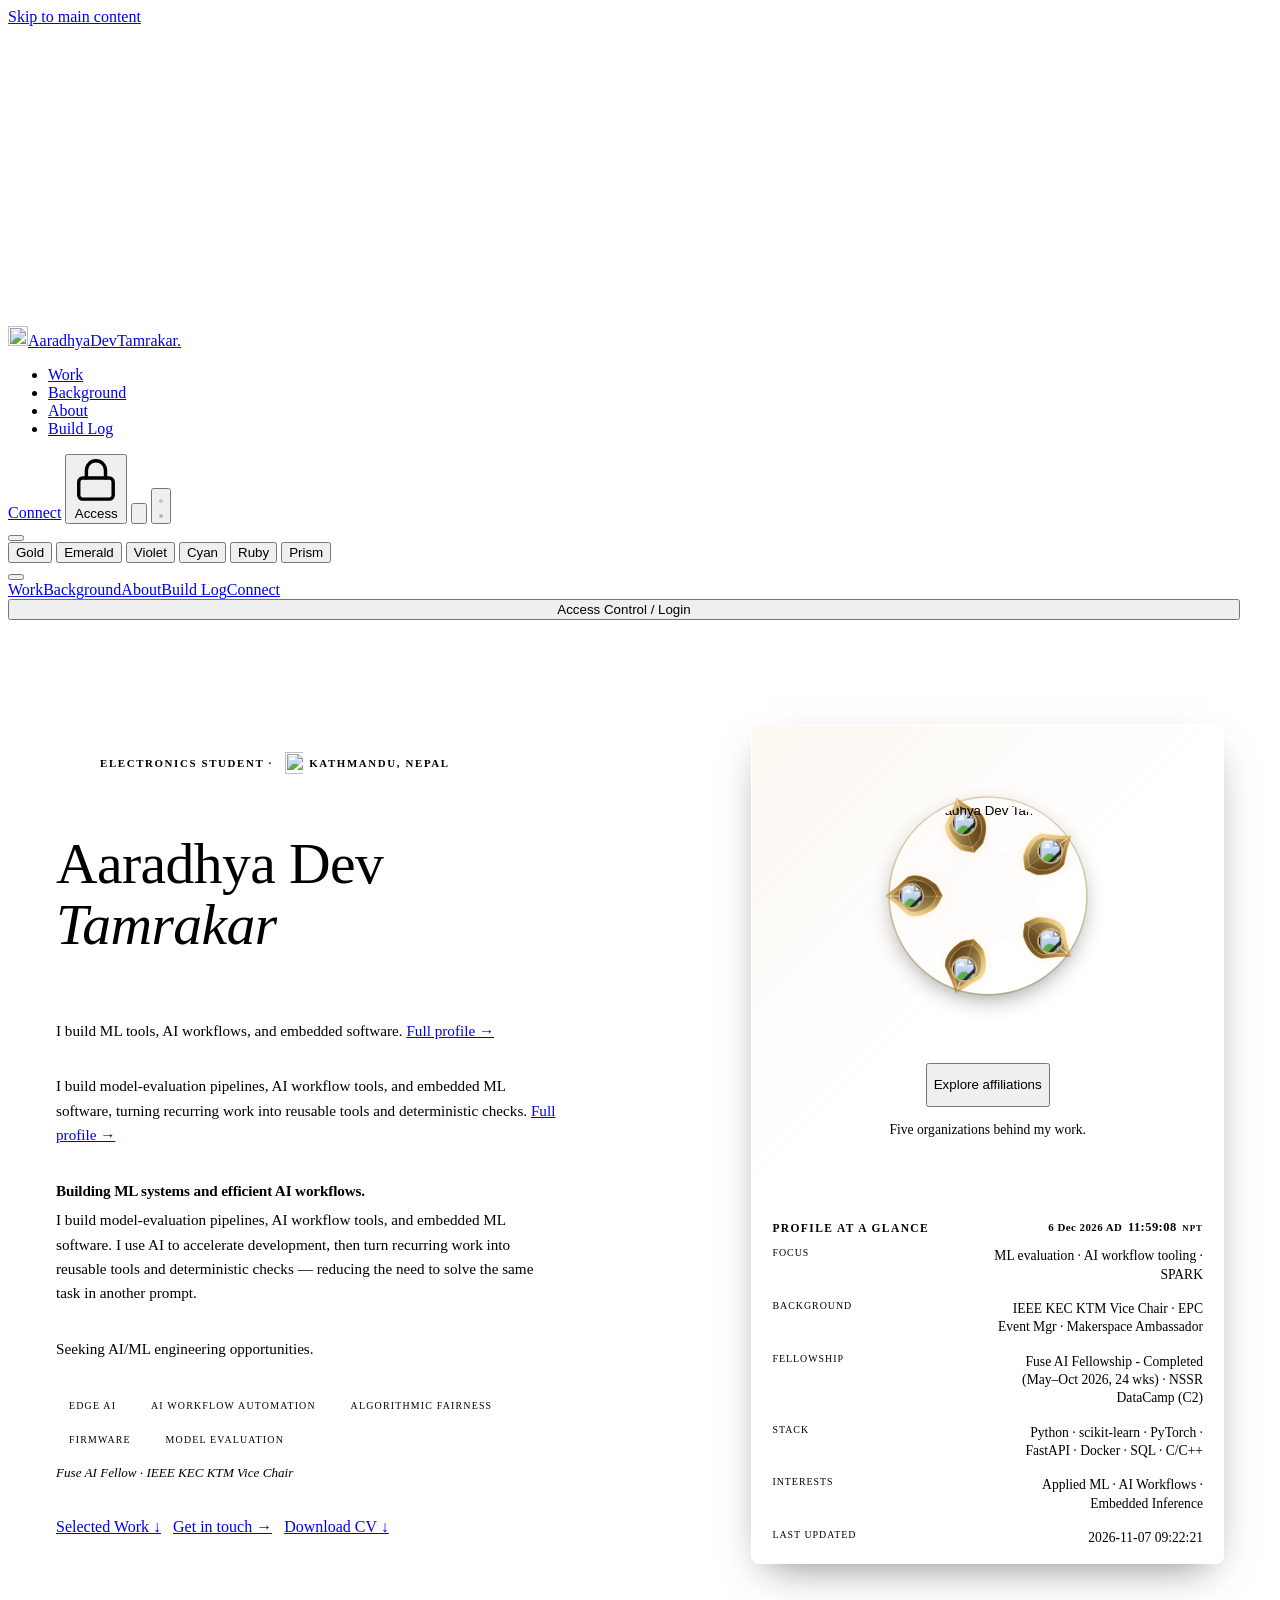
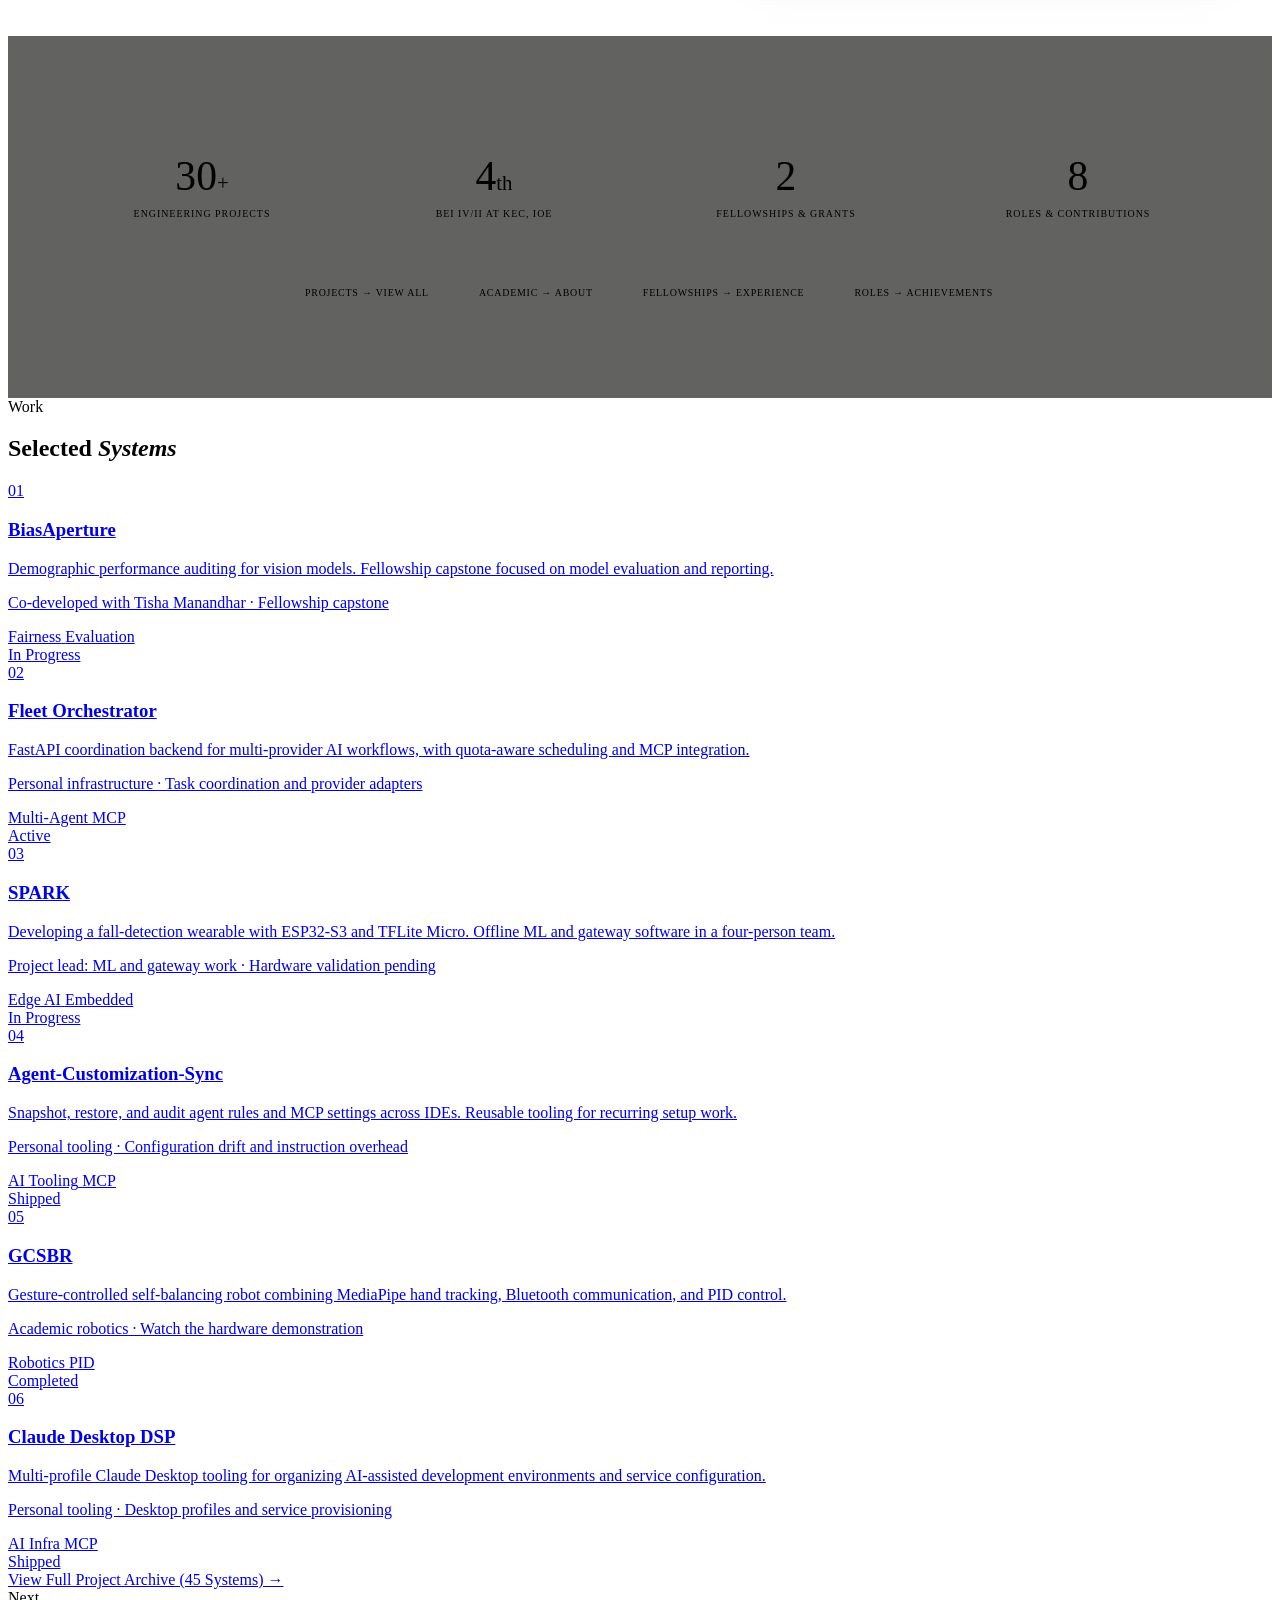
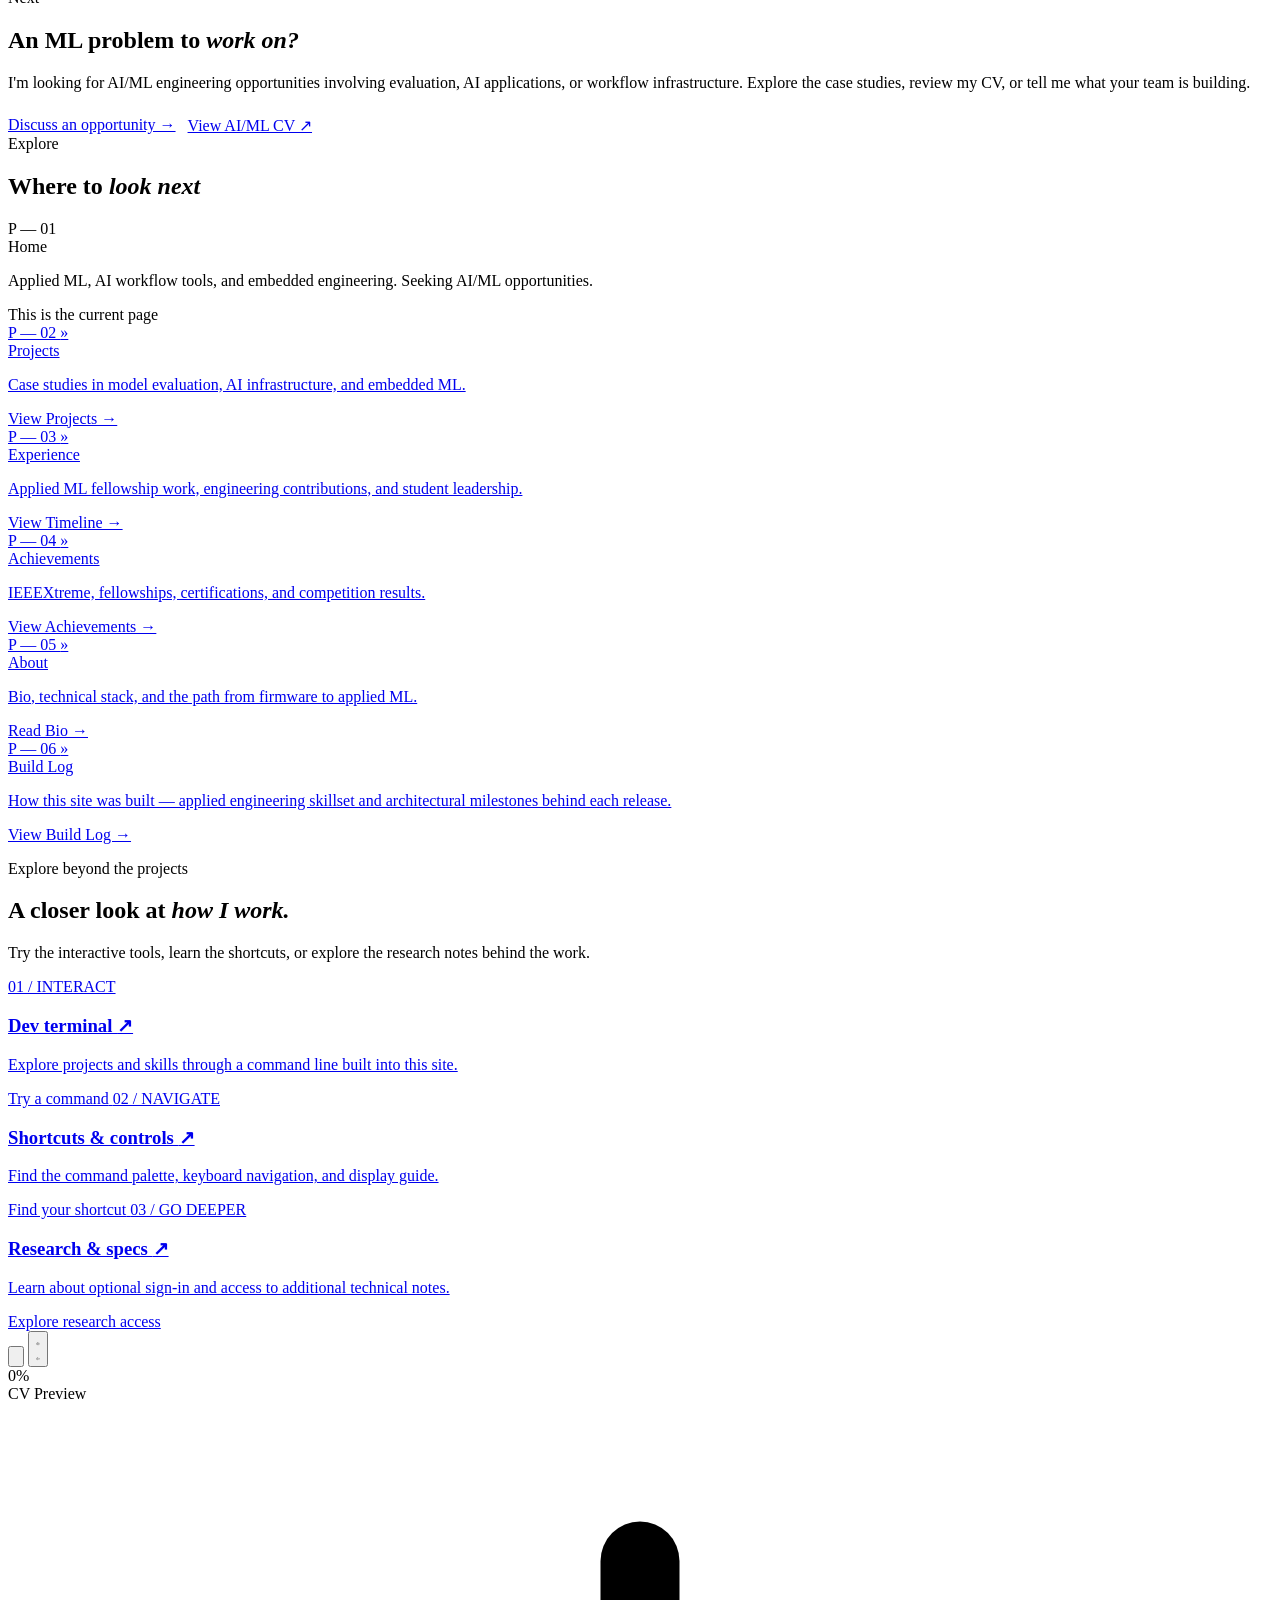
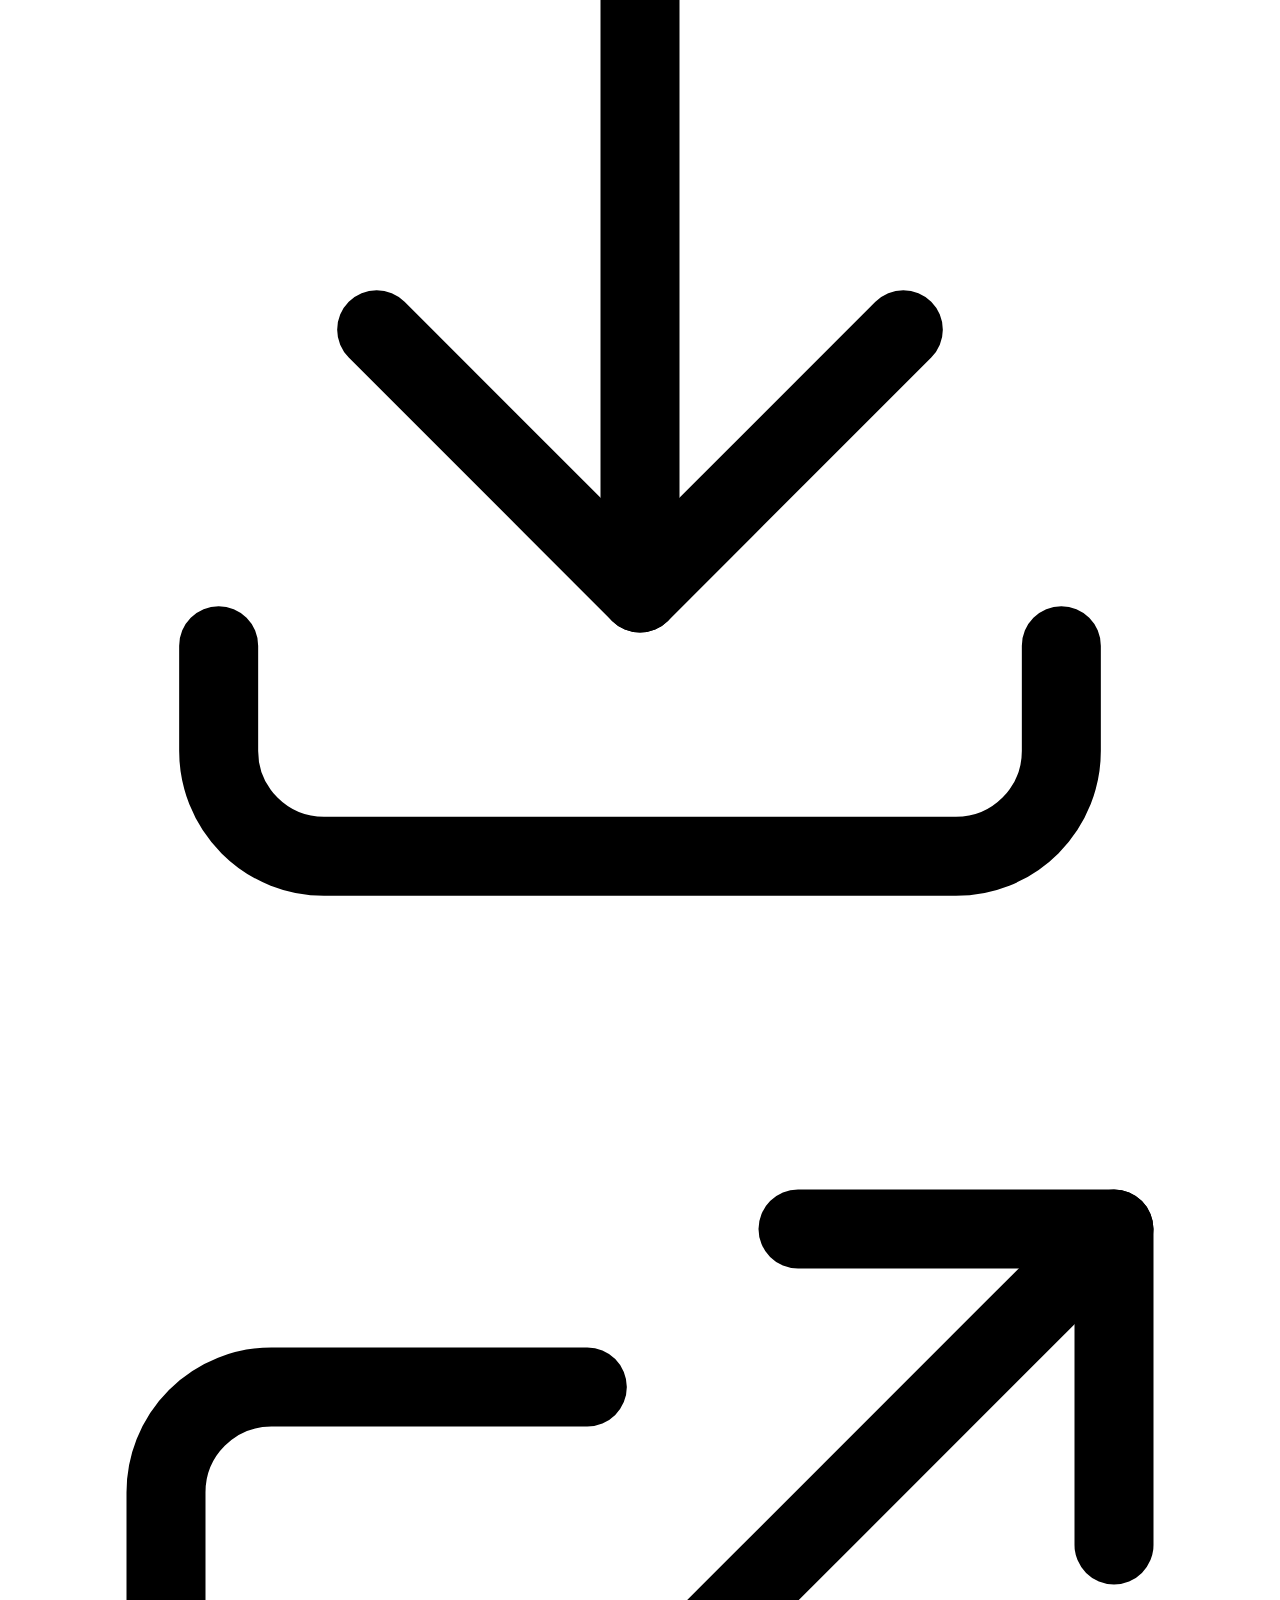
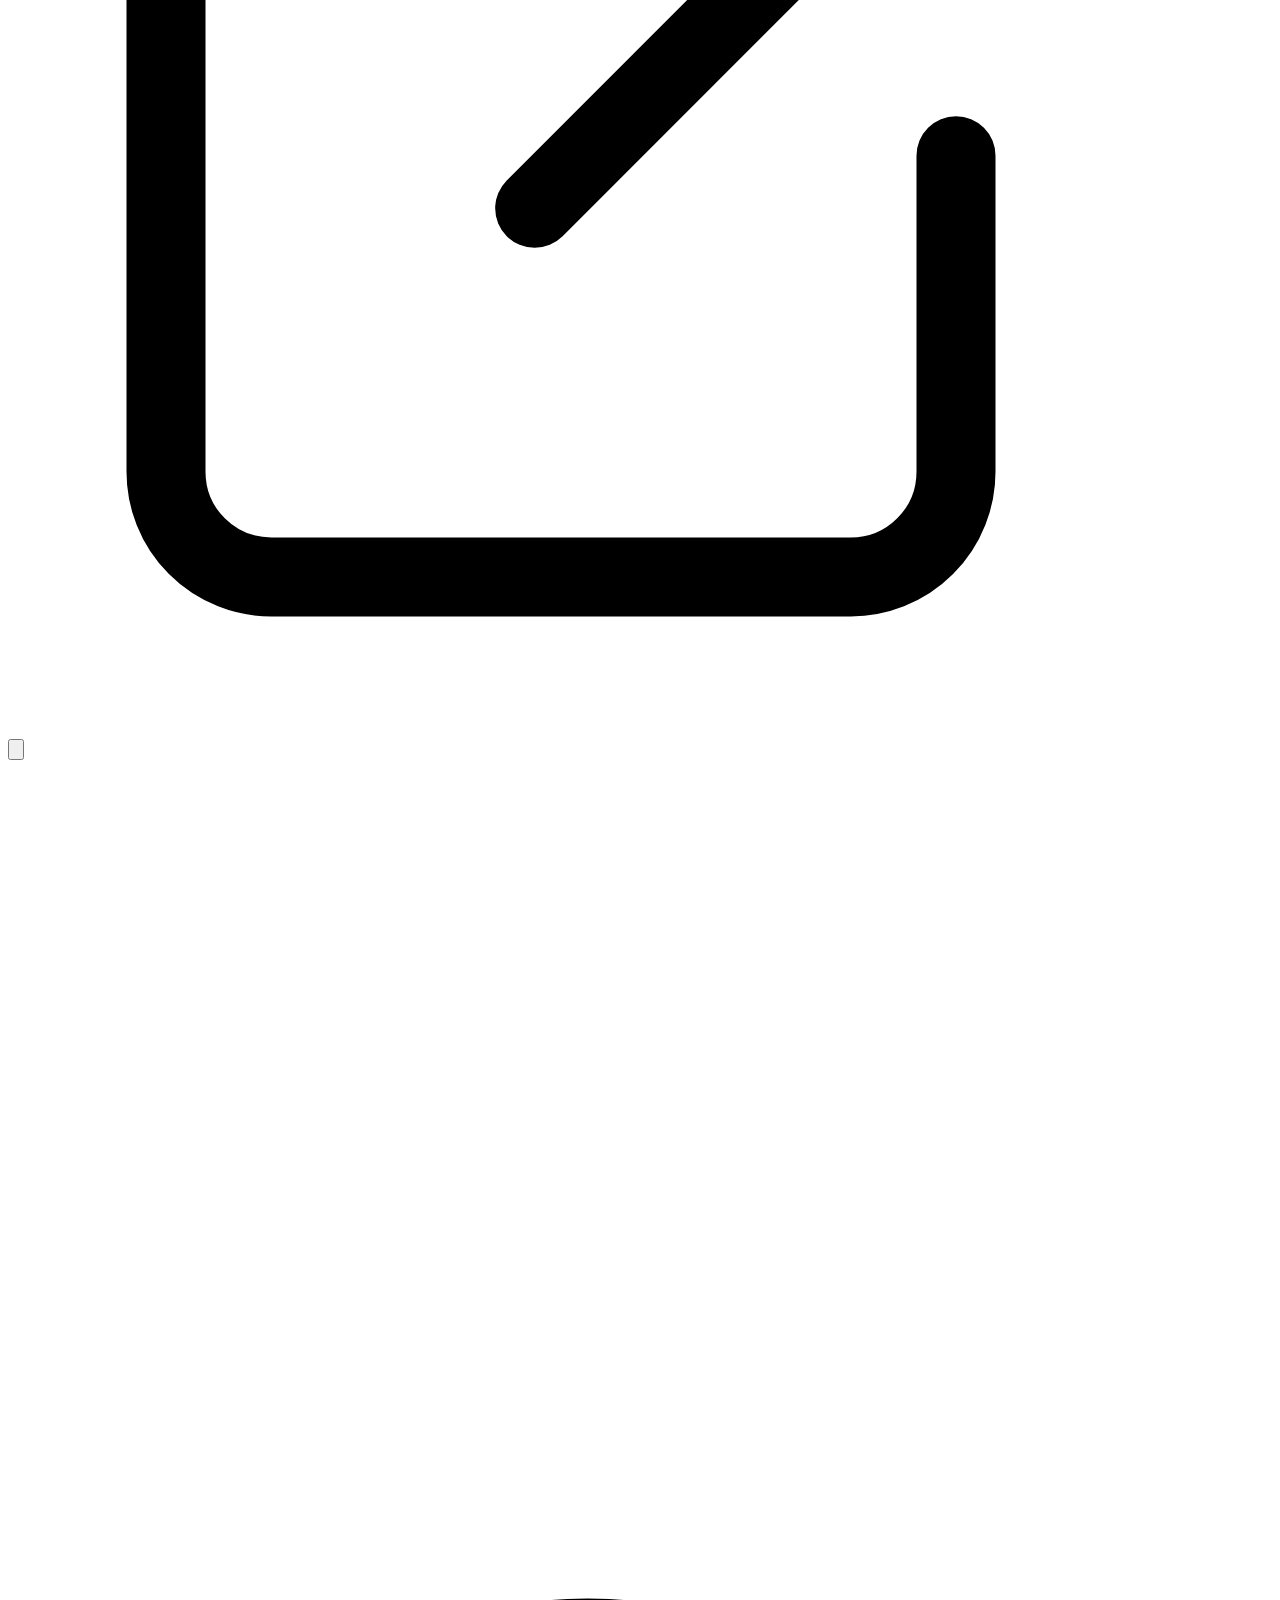
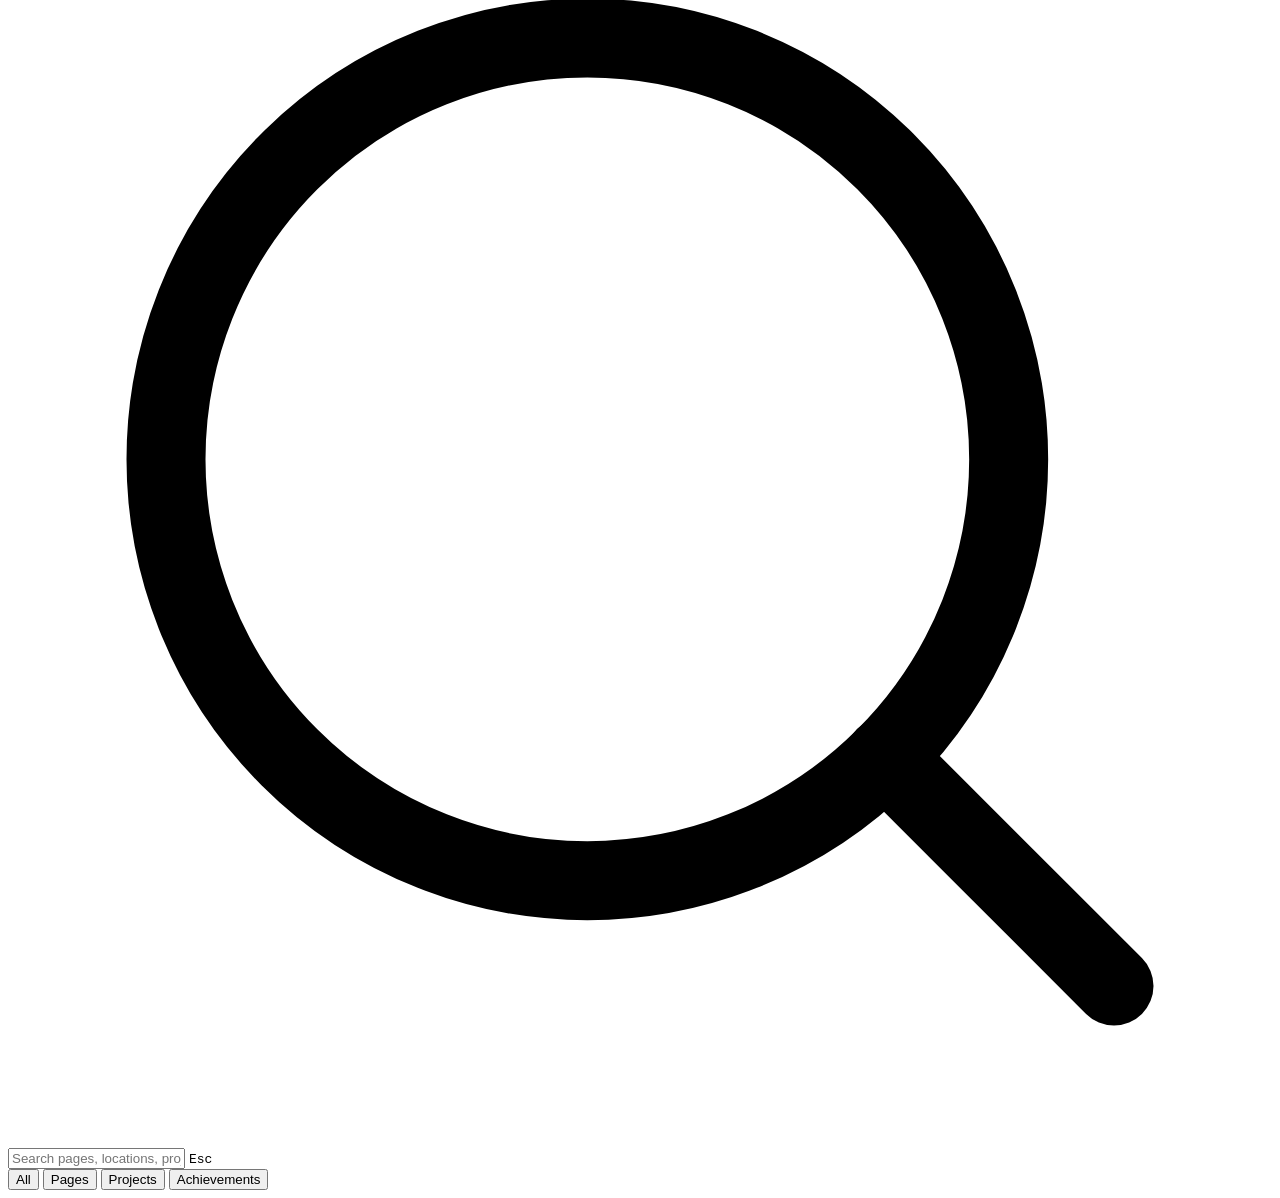
==== index.html @ 78e7e9cd "feat(cv): revoice master cv and presets to match authentic portfolio voice" ====
<!doctype html>

<html lang="en">



<head>

  <meta charset="UTF-8" />

  <meta name="viewport" content="width=device-width, initial-scale=1.0, viewport-fit=cover" />

  <meta name="referrer" content="strict-origin-when-cross-origin" />

  <meta http-equiv="Content-Security-Policy"

    content="default-src 'self'; script-src 'self' 'unsafe-inline' https://accounts.google.com https://www.googletagmanager.com https://cdn.jsdelivr.net; style-src 'self' 'unsafe-inline' https://fonts.googleapis.com; font-src 'self' https://fonts.gstatic.com data:; img-src 'self' data: https: blob:; connect-src 'self' https://formspree.io https://api.emailjs.com https://www.google-analytics.com https://analytics.google.com https://accounts.google.com https://docs.google.com; frame-src 'self' https://accounts.google.com https://calendar.google.com; object-src 'none'; base-uri 'self'; form-action 'self' https://formspree.io https://docs.google.com;" />



  <!-- Speculative Rules API — Progressive enhancement for Chromium 121+ -->

  <script>

    if (typeof HTMLScriptElement !== 'undefined' && HTMLScriptElement.supports && HTMLScriptElement.supports('speculationrules')) {

      var specScript = document.createElement('script');

      specScript.type = 'speculationrules';

      specScript.textContent = JSON.stringify({

        prerender: [

          {

            source: 'list',

            urls: ['index.html', 'projects.html', 'experience.html', 'achievements.html', 'about.html', 'journey.html', 'contact.html'],

            eagerness: 'moderate'

          }

        ]

      });

      document.head.appendChild(specScript);

    }

  </script>



  <!-- Primary SEO -->

  <title>

    ADT | Aaradhya Dev Tamrakar — AI/ML Engineering &amp; AI Workflows

  </title>

  <meta name="description"

    content="Aaradhya Dev Tamrakar — electronics engineering student building applied ML systems, embedded AI, and efficient AI workflows. Seeking AI/ML engineering opportunities." />

  <meta name="author" content="Aaradhya Dev Tamrakar" />

  <meta name="keywords"

    content="Aaradhya, ADT, Aaradhya Dev Tamrakar, Aaradhya Dev, Aaradhya Tamrakar, Aaradhya D. Tamrakar, A. D. Tamrakar, A. Dev Tamrakar, AaradhyaDT, aaradhyadevtamrakar, Aaradhya Nepal, Aaradhya engineer, electronics engineer, AI ML, embedded systems, robotics, KEC IOE, Fusemachines" />

  <!--

    theme-color injected by script (not static HTML) so Edge Tools

    doesn't flag the Firefox-unsupported meta tag as a warning.

    Works in Chrome/Edge; Firefox never supported it → no-op there.

  -->

  <script>

    (function () {

      var d = document.createElement('meta');

      d.name = 'theme-color';

      d.content = '#0f0e0c';

      d.media = '(prefers-color-scheme: dark)';

      document.head.appendChild(d);

      var l = document.createElement('meta');

      l.name = 'theme-color';

      l.content = '#f5f2ec';

      l.media = '(prefers-color-scheme: light)';

      document.head.appendChild(l);

    })();

  </script>

  <link rel="canonical" href="https://aaradhyadt.github.io/" />



  <!-- Open Graph -->

  <meta property="og:type" content="website" />

  <meta property="og:url" content="https://aaradhyadt.github.io/" />

  <meta property="og:title" content="ADT | Aaradhya Dev Tamrakar — AI/ML Engineering &amp; AI Workflows" />

  <meta property="og:description"

    content="Aaradhya Dev Tamrakar — electronics engineering student building applied ML systems, embedded AI, and efficient AI workflows. Seeking AI/ML engineering opportunities." />

  <meta property="og:image" content="https://aaradhyadt.github.io/assets/images/og/og-master.png" />

  <meta property="og:image:type" content="image/png" />

  <meta property="og:image:alt" content="Aaradhya Dev Tamrakar - portrait, name, and ADT signature" />

  <meta name="twitter:image:alt" content="Aaradhya Dev Tamrakar - portrait, name, and ADT signature" />

  <meta property="og:image:width" content="1200" />

  <meta property="og:image:height" content="630" />

  <meta property="og:locale" content="en_US" />

  <meta property="og:site_name" content="Aaradhya Dev Tamrakar" />



  <!-- Twitter / X -->

  <meta name="twitter:card" content="summary_large_image" />

  <meta name="twitter:site" content="@AaradhyaDT" />

  <meta name="twitter:creator" content="@AaradhyaDT" />

  <meta name="twitter:title" content="ADT | Aaradhya Dev Tamrakar — AI/ML Engineering &amp; AI Workflows" />

  <meta name="twitter:description"

    content="Aaradhya Dev Tamrakar — electronics engineering student building applied ML systems, embedded AI, and efficient AI workflows. Seeking AI/ML engineering opportunities." />

  <meta property="twitter:image" content="https://aaradhyadt.github.io/assets/images/og/og-master.png" />



  <!-- JSON-LD: Person & WebSite -->

  <script type="application/ld+json">

      {

        "@context": "https://schema.org",

        "@type": "Person",

        "@id": "https://aaradhyadt.github.io/#person",

        "name": "Aaradhya Dev Tamrakar",

        "alternateName": [

          "Aaradhya",

          "ADT",

          "A.D.T",

          "Aaradhya Dev",

          "Aaradhya Tamrakar",

          "Aaradhya Dev Tamrakar",

          "Aaradhya D. Tamrakar",

          "A. D. Tamrakar",

          "A. Dev Tamrakar",

          "AaradhyaDT",

          "aaradhyadevtamrakar"

        ],

        "url": "https://aaradhyadt.github.io/",

        "image": "https://aaradhyadt.github.io/assets/images/photo.png",

        "jobTitle": "Electronics Engineering Student | Applied ML & AI Workflows",

        "description": "Aaradhya Dev Tamrakar \u2014 electronics engineering student building applied ML systems, embedded AI, and efficient AI workflows. Seeking AI/ML engineering opportunities.",

        "email": "aaradhyadevtmr@gmail.com",

        "nationality": {

          "@type": "Country",

          "name": "Nepal"

        },

        "knowsLanguage": ["en", "ne"],

        "knowsAbout": [

          "Intelligent Systems",

          "AI Systems Engineering",

          "Embedded Edge AI",

          "Near-Memory Computing",

          "Operating Systems & Kernel Optimization",

          "Deterministic Systems Verification",

          "Robotics",

          "Machine Learning",

          "FastAPI",

          "Embedded Systems"

        ],

        "speakable": {

          "@type": "SpeakableSpecification",

          "cssSelector": [".hero-desc", ".hero-name"]

        },

        "alumniOf": {

          "@type": "EducationalOrganization",

          "name": "Kathmandu Engineering College, IOE, Tribhuvan University"

        },

        "hasCredential": [

          {

            "@type": "EducationalOccupationalCredential",

            "name": "Fuse AI Fellow",

            "credentialCategory": "Fellowship",

            "recognizedBy": {

              "@type": "Organization",

              "name": "Fusemachines"

            }

          },

          {

            "@type": "EducationalOccupationalCredential",

            "name": "NSSR DataCamp Fellow",

            "credentialCategory": "Fellowship",

            "recognizedBy": {

              "@type": "Organization",

              "name": "DataCamp"

            }

          }

        ],

        "memberOf": [

          {

            "@type": "Organization",

            "name": "IEEE Kathmandu Engineering College Student Branch",

            "member": {

              "@type": "OrganizationRole",

              "roleName": "Vice Chair"

            }

          }

        ],

        "sameAs": [

          "https://www.linkedin.com/in/aaradhya-dev-tamrakar",

          "https://github.com/AaradhyaDT",

          "https://github.com/Aaradhya-Dev-Tamrakar",

          "https://x.com/AaradhyaDT",

          "https://instagram.com/aaradhya_dev_tamrakar"

        ]

      }

    </script>

  <script type="application/ld+json">

      {

        "@context": "https://schema.org",

        "@type": "WebSite",

        "@id": "https://aaradhyadt.github.io/#website",

        "name": "ADT — Aaradhya Dev Tamrakar",

        "alternateName": [

          "Aaradhya",

          "ADT",

          "Aaradhya Portfolio",

          "Aaradhya Dev Tamrakar Portfolio",

          "Aaradhya Dev Tamrakar Website",

          "Aaradhya Website",

          "ADT Portfolio",

          "ADT Website"

        ],

        "url": "https://aaradhyadt.github.io/",

        "author": {

          "@id": "https://aaradhyadt.github.io/#person"

        }

      }

    </script>



  <!-- Favicon & Touch Icons -->

  <link rel="manifest" href="site.webmanifest" />

  <link rel="apple-touch-icon" href="assets/images/branding/adt-gold-icon-192.png" />

  <link rel="icon" type="image/png" href="assets/images/branding/adt-gold-favicon.png" />



  <!-- Resource preloads -->

  <link rel="preconnect" href="https://fonts.googleapis.com" />

  <link rel="preconnect" href="https://fonts.gstatic.com" crossorigin />

  <link rel="preload" as="style"

    href="https://fonts.googleapis.com/css2?family=DM+Mono:wght@400;500&family=Inter:wght@300;400;500;600;700&family=Playfair+Display:ital,wght@0,400;0,600;1,400&display=swap" />

  <link rel="preload" href="assets/css/modules/tokens.css" as="style" />

  <link rel="preload" href="assets/css/modules/base.css" as="style" />

  <link rel="preload" href="assets/js/modules/core.js" as="script" />

  <link rel="preload" href="assets/js/modules/ui.js" as="script" />

  <link rel="preload" href="assets/js/script.js" as="script" />



  <!-- Fonts — non-blocking -->

  <link rel="stylesheet" media="print" onload="this.media='all'"

    href="https://fonts.googleapis.com/css2?family=DM+Mono:wght@400;500&family=Inter:wght@300;400;500;600;700&family=Playfair+Display:ital,wght@0,400;0,600;1,400&display=swap" />

  <noscript>

    <link rel="stylesheet"

      href="https://fonts.googleapis.com/css2?family=DM+Mono:wght@400;500&family=Inter:wght@300;400;500;600;700&family=Playfair+Display:ital,wght@0,400;0,600;1,400&display=swap" />

  </noscript>



  <!-- Critical CSS modules — loaded in parallel (eliminates @import waterfall) -->

  <link rel="stylesheet" href="assets/css/modules/tokens.css" />

  <link rel="stylesheet" href="assets/css/modules/base.css" />

  <link rel="stylesheet" href="assets/css/modules/layout.css" />

  <link rel="stylesheet" href="assets/css/modules/components.css" />



  <!-- Non-critical interactive CSS modules — deferred via print/onload swap -->

  <link rel="stylesheet" href="assets/css/modules/cmdk.css" media="print" onload="this.media='all'" />

  <link rel="stylesheet" href="assets/css/modules/access.css" media="print" onload="this.media='all'" />

  <link rel="stylesheet" href="assets/css/modules/terminal.css" media="print" onload="this.media='all'" />

  <link rel="stylesheet" href="assets/css/modules/tour.css" media="print" onload="this.media='all'" />

  <link rel="stylesheet" href="assets/css/modules/graph-modal.css" media="print" onload="this.media='all'" />

  <link rel="stylesheet" href="assets/css/modules/print.css" media="print" />



  <!-- Page-specific: hero, stats strip, quick-nav cards -->

  <style>

    html {

      background: var(--bg);

    }



    body {

      background: transparent;

    }



    #bg-canvas,

    #pcb-canvas {

      display: block;

    }



    /* ── Hero ─────────────────────────────────────────────── */

    #hero {

      min-height: 100dvh;

      display: flex;

      align-items: center;

      justify-content: center;

      padding: calc(var(--nav-h, 76px) + 1.25rem) var(--section-pad-x, 3rem) var(--section-separator-gap, 5.5rem);

      position: relative;

      overflow: clip;

      box-sizing: border-box;

    }



    .hero-content-row {

      display: grid;

      grid-template-columns: 1.15fr 0.85fr;

      align-items: center;

      gap: 3.5rem;

      width: 100%;

      max-width: 1240px;

      position: relative;

      z-index: 1;

      margin: auto 0;

    }



    /* ── Hero Star Stage (Dynamic N-Sided Star Avatar) ── */

    .hero-star-stage {

      position: relative;

      width: min(100%, 310px);

      aspect-ratio: 1;

      margin: 0 auto 0.75rem;

      display: flex;

      align-items: center;

      justify-content: center;

    }



    /* Invisible radial hover-bridge to prevent mouse leave between center and deployed tips */

    .hero-star-stage::before {

      content: "";

      position: absolute;

      inset: -15px;

      border-radius: 50%;

      pointer-events: auto;

      z-index: 0;

    }



    /* ── SVG Tang Lotus Dual-Ring Mechanical Backdrop ── */

    .hero-star-svg {

      position: absolute;

      inset: 0;

      width: 100%;

      height: 100%;

      z-index: 1;

      pointer-events: none;

      overflow: visible;

      filter: var(--lotus-shadow-rest, drop-shadow(0 0 6px rgba(212, 168, 90, 0.12)));

      transition: filter 0.45s ease;

    }



    .hero-star-polygon {

      fill: rgba(212, 168, 90, 0.03);

      stroke: rgba(212, 168, 90, 0.22);

      stroke-width: 1;

      stroke-linejoin: round;

      transform-origin: 155px 155px;

      transform: scale(0.64) rotate(-18deg);

      opacity: 0.35;

      transition: transform 0.56s cubic-bezier(0.16, 1, 0.3, 1),

                  opacity 0.4s ease,

                  stroke 0.3s ease,

                  fill 0.3s ease;

    }



    /* Dual Interlocking Lotus Rings */

    .lotus-ring {

      transform-origin: 155px 155px;

      transition: transform 0.58s cubic-bezier(0.16, 1, 0.3, 1),

                  opacity 0.42s ease;

    }



    .lotus-ring--outer {

      transform: rotate(-18deg);

      opacity: 0.9;

    }



    .lotus-ring--inner {

      transform: rotate(18deg);

      opacity: 0.76;

    }



    /* Individual Lotus Blades: synchronized per-petal cascade matching badge motion */

    .lotus-blade {

      transform-origin: 155px 155px;

      transition: transform 0.52s cubic-bezier(0.16, 1, 0.3, 1),

                  opacity 0.32s ease;

      transition-delay: calc(var(--i, 0) * 28ms);

    }



    .lotus-blade--primary {

      transform: rotate(var(--rot, 0deg)) scale(0.64);

    }



    .lotus-blade--secondary {

      transform: rotate(var(--rot, 0deg)) scale(0.685);

    }



    /* Keep logos upright while their blade and outer ring rotate. */
    .svg-badge-image {
      transform-box: view-box;
      transform-origin: 155px 35px;
      transform: rotate(calc(18deg - var(--rot, 0deg)));
      transition: transform 0.58s cubic-bezier(0.16, 1, 0.3, 1);
    }

    .hero-star-stage:not(.is-collapsed):hover .svg-badge-image,
    .hero-star-stage:not(.is-collapsed):focus-within .svg-badge-image,
    .hero-star-stage.is-expanded .svg-badge-image {
      transform: rotate(calc(0deg - var(--rot, 0deg)));
    }

    @media (prefers-reduced-motion: reduce) {
      .lotus-ring,
      .lotus-blade,
      .svg-badge-image {
        transition: none;
      }
    }

    /* 3D Faceted Golden Primary Blades */

    .lotus-facet-light {

      fill: url(#lotusGoldLight);

      stroke: #fbe5ad;

      stroke-width: 0.7;

      stroke-linejoin: round;

    }



    .lotus-facet-dark {

      fill: url(#lotusGoldDark);

      stroke: #c4923e;

      stroke-width: 0.7;

      stroke-linejoin: round;

    }



    .lotus-blade-filigree {

      fill: rgba(18, 14, 9, 0.26);

      stroke: rgba(255, 238, 190, 0.62);

      stroke-width: 0.85;

      stroke-linejoin: round;

    }



    .lotus-blade-spine {

      stroke: #fff8de;

      stroke-width: 1.25;

      stroke-linecap: round;

      opacity: 0.95;

    }



    .lotus-blade-cradle {
      fill: rgba(14, 17, 24, 0.94);
      stroke: rgba(246, 214, 142, 0.88);
      stroke-width: 1.4;
    }



    .lotus-core-ring {

      fill: none;

      stroke: rgba(212, 168, 90, 0.5);

      stroke-width: 1.3;

    }



    /* 3D Faceted Crystalline Counter-Blades */

    .lotus-crystal-light {

      fill: url(#lotusCrystalLight);

      stroke: rgba(220, 245, 255, 0.78);

      stroke-width: 0.65;

      stroke-linejoin: round;

    }



    .lotus-crystal-dark {

      fill: url(#lotusCrystalDark);

      stroke: rgba(110, 178, 224, 0.68);

      stroke-width: 0.65;

      stroke-linejoin: round;

    }



    .lotus-crystal-filigree {

      fill: rgba(12, 28, 44, 0.3);

      stroke: rgba(195, 236, 255, 0.48);

      stroke-width: 0.7;

    }



    .lotus-crystal-spine {

      stroke: #e8f8ff;

      stroke-width: 1;

      stroke-linecap: round;

      opacity: 0.88;

    }



    .lotus-mech-ring {
      fill: none;
      stroke: none;
    }



    /* ── Circular Core Portrait Stage ── */

    .hero-portrait-stage {

      position: relative;

      width: 196px;

      height: 196px;

      box-sizing: border-box;

      padding: 5px;

      border-radius: 50%;

      overflow: hidden;

      border: 1px solid var(--accent);

      background: var(--bg2);

      box-shadow: var(--lotus-portrait-rest, 0 8px 24px -6px rgba(0, 0, 0, 0.45));

      z-index: 10;

      cursor: pointer;

      transition: transform 0.45s cubic-bezier(0.22, 1, 0.36, 1),

                  border-color 0.35s ease,

                  box-shadow 0.35s ease;

    }



    .hero-portrait-img {

      width: 100%;

      height: 100%;

      display: block;

      border-radius: 50%;

      object-fit: cover;

      object-position: center top;

    }



    /* ── Affiliation Logo Badges Container ── */

    .hero-star-badges {

      position: absolute;

      inset: 0;

      pointer-events: none;

      z-index: 4;

    }



    /* Individual Star Badge — 100% glove-fit inside the lotus circle hole */

    .star-badge {

      position: absolute;

      top: 50%;

      left: 50%;

      width: 38px;

      height: 38px;

      padding: 0;

      border-radius: 50%;

      box-sizing: border-box;

      background: var(--surface-2, rgba(22, 28, 40, 0.96));

      border: 1.5px solid #f3cf82;

      display: flex;

      align-items: center;

      justify-content: center;

      box-shadow: 0 4px 12px rgba(0, 0, 0, 0.5);

      text-decoration: none;

      pointer-events: none;

      opacity: 0;

      transform: translate(-50%, -50%) scale(0.32);

      transition: transform 0.52s cubic-bezier(0.16, 1, 0.3, 1),

                  opacity 0.32s ease,

                  border-color 0.25s ease,

                  box-shadow 0.25s ease;

      transition-delay: calc(var(--i, 0) * 28ms);

    }



    .star-badge-icon-wrap {

      width: 100%;

      height: 100%;

      border-radius: 50%;

      overflow: hidden;

      display: flex;

      align-items: center;

      justify-content: center;

      flex-shrink: 0;

    }



    .star-badge img {

      width: 100%;

      height: 100%;

      border-radius: 50%;

      object-fit: cover;

      display: block;

    }



    /* Tooltip Pill */

    .star-badge-tooltip {

      position: absolute;

      bottom: calc(100% + 9px);

      left: 50%;

      transform: translateX(-50%) translateY(4px);

      padding: 3px 8px;

      border-radius: 4px;

      background: var(--bg2, #14171f);

      color: var(--text-primary, #f3f4f6);

      font-family: var(--mono);

      font-size: 0.65rem;

      letter-spacing: 0.05em;

      white-space: nowrap;

      pointer-events: none;

      opacity: 0;

      border: 1px solid var(--accent);

      box-shadow: 0 4px 12px rgba(0, 0, 0, 0.4);

      transition: opacity 0.2s ease, transform 0.2s ease;

      z-index: 12;

    }



    /* ── HOVER / FOCUS MECHANICAL LOTUS BLOOM ACTIVATION ── */

    .hero-star-stage:not(.is-collapsed):hover .hero-star-svg,

    .hero-star-stage:not(.is-collapsed):focus-within .hero-star-svg,

    .hero-star-stage.is-expanded .hero-star-svg {

      filter: var(--lotus-shadow-active, drop-shadow(0 0 10px rgba(212, 168, 90, 0.22)) drop-shadow(0 0 14px rgba(120, 190, 240, 0.09)));

    }



    .hero-star-stage:not(.is-collapsed):hover .lotus-ring--outer,

    .hero-star-stage:not(.is-collapsed):focus-within .lotus-ring--outer,

    .hero-star-stage.is-expanded .lotus-ring--outer {

      transform: rotate(0deg);

      opacity: 1;

    }



    .hero-star-stage:not(.is-collapsed):hover .lotus-ring--inner,

    .hero-star-stage:not(.is-collapsed):focus-within .lotus-ring--inner,

    .hero-star-stage.is-expanded .lotus-ring--inner {

      transform: rotate(0deg);

      opacity: 0.94;

    }



    .hero-star-stage:not(.is-collapsed):hover .lotus-blade,

    .hero-star-stage:not(.is-collapsed):focus-within .lotus-blade,

    .hero-star-stage.is-expanded .lotus-blade {

      transform: rotate(var(--rot, 0deg)) scale(1);

    }



    .hero-star-stage:not(.is-collapsed):hover .hero-star-polygon,

    .hero-star-stage:not(.is-collapsed):focus-within .hero-star-polygon,

    .hero-star-stage.is-expanded .hero-star-polygon {

      transform: scale(1) rotate(0deg);

      opacity: 0.65;

      stroke: var(--accent);

      fill: rgba(212, 168, 90, 0.06);

    }



    .hero-star-stage:not(.is-collapsed):hover .hero-portrait-stage,

    .hero-star-stage:not(.is-collapsed):focus-within .hero-portrait-stage,

    .hero-star-stage.is-expanded .hero-portrait-stage {

      border-color: var(--accent);

      box-shadow: var(--lotus-portrait-active, 0 10px 30px -4px rgba(0, 0, 0, 0.55), 0 0 22px -2px rgba(212, 168, 90, 0.35));

    }



    /* Deployed badges glide outward into the lotus circle holes */

    .hero-star-stage:not(.is-collapsed):hover .star-badge,

    .hero-star-stage:not(.is-collapsed):focus-within .star-badge,

    .hero-star-stage.is-expanded .star-badge {

      opacity: 1;

      pointer-events: auto;

      transform: translate(calc(-50% + var(--dx, 0px)), calc(-50% + var(--dy, 0px))) scale(1);

    }



    /* Individual badge hover highlight */

    .star-badge:hover,

    .star-badge:focus-visible {

      border-color: #fff6d6;

      box-shadow: 0 6px 18px rgba(0, 0, 0, 0.5), 0 0 16px rgba(245, 208, 125, 0.75);

      transform: translate(calc(-50% + var(--dx, 0px)), calc(-50% + var(--dy, 0px))) scale(1.14);

      z-index: 6;

    }



    .star-badge:hover .star-badge-tooltip,

    .star-badge:focus-visible .star-badge-tooltip {

      opacity: 1;

      transform: translateX(-50%) translateY(0);

    }



    /* Light Theme Harmonization */

    html[data-theme="light"] .status-card {
      --lotus-shadow-rest: drop-shadow(0 2px 3px rgba(99, 72, 30, 0.12));
      --lotus-shadow-active: drop-shadow(0 3px 5px rgba(99, 72, 30, 0.18));
      --lotus-portrait-rest: 0 3px 12px rgba(32, 30, 25, 0.12);
      --lotus-portrait-active: 0 4px 16px rgba(32, 30, 25, 0.16);
    }
    html[data-theme="light"] .lotus-blade-cradle {
      fill: #faf5e9;
      stroke: #9b6a1d;
    }
    html[data-theme="light"] .lotus-blade-filigree {
      fill: rgba(255, 246, 220, 0.2);
      stroke: #8b5d19;
    }
    html[data-theme="light"] .lotus-facet-light { stroke: #9b6a1d; }
    html[data-theme="light"] .lotus-crystal-light { stroke: #32678a; }
    html[data-theme="light"] .lotus-crystal-filigree {
      fill: rgba(227, 244, 255, 0.2);
      stroke: #32678a;
    }
    html[data-theme="light"] .lotus-core-ring { stroke: rgba(139, 93, 25, 0.55); }
    html[data-theme="light"] .hero-star-stage .hero-portrait-stage {
      background: var(--bg2);
      border-color: #9b6a1d;
    }

    html[data-theme="light"] .star-badge {

      background: #ffffff;

      border-color: #c4923e;

      box-shadow: 0 4px 12px rgba(0, 0, 0, 0.14);

    }



    html[data-theme="light"] .star-badge-tooltip {

      background: #ffffff;

      color: #141518;

      border-color: var(--accent);

    }



    @media (max-width: 480px) {

      .hero-star-stage {

        width: 280px;

      }

      .hero-portrait-stage {

        width: 176px;

        height: 176px;

      }

      .star-badge {

        width: 34px;

        height: 34px;

      }

    }



    @media (max-width: 960px) {

      .hero-content-row {

        grid-template-columns: 1fr;

        gap: 2.5rem;

      }

    }



    .hero-bg-lines {

      position: absolute;

      inset: -200px;

      pointer-events: none;

      z-index: 0;

      background:

        linear-gradient(90deg, var(--line) 1px, transparent 1px),

        linear-gradient(0deg, var(--line) 1px, transparent 1px);

      background-size: 80px 80px;

      -webkit-mask-image: radial-gradient(ellipse 120% 120% at 50% 50%, black 20%, transparent 75%);

      mask-image: radial-gradient(ellipse 120% 120% at 50% 50%, black 20%, transparent 75%);

    }



    .hero-glow {

      position: absolute;

      top: 20%;

      right: -10%;

      width: 600px;

      height: 600px;

      border-radius: 50%;

      background: radial-gradient(circle, var(--accent-a07) 0%, transparent 70%);

      pointer-events: none;

      z-index: 0;

      contain: paint;

      will-change: transform;

      animation: glow-drift 20s ease-in-out infinite;

    }



    @keyframes glow-drift {



      0%,

      100% {

        transform: translate(0, 0) scale(1);

      }



      33% {

        transform: translate(28px, -18px) scale(1.06);

      }



      66% {

        transform: translate(-18px, 12px) scale(.96);

      }

    }



    .hero-left {

      position: relative;

      z-index: 1;

      display: flex;

      flex-direction: column;

      justify-content: center;

    }



    .hero-tag {

      font-family: var(--mono);

      font-size: 0.68rem;

      font-weight: 700;

      letter-spacing: 0.15em;

      text-transform: uppercase;

      color: var(--accent);

      margin-bottom: 1.15rem;

      display: flex;

      align-items: center;

      gap: 0.75rem;

      opacity: 0;

      animation: fadeUp .8s .2s forwards;

    }



    .hero-location {
      display: inline-flex;
      align-items: center;
      gap: 0.4rem;
      white-space: nowrap;
    }

    .hero-location-flag {
      display: block;
      width: auto;
      height: 22px;
      flex-shrink: 0;
    }

    .hero-tag::before {

      content: "";

      display: block;

      width: 32px;

      height: 1px;

      background: var(--accent);

    }



    .hero-name {

      font-family: var(--serif);

      font-size: clamp(2.8rem, 4.5vw, 4.8rem);

      font-weight: 300;

      line-height: 1.05;

      color: var(--heading);

      letter-spacing: -0.01em;

      opacity: 0;

      animation: fadeUp .9s .35s forwards;

    }



    .hero-name em {

      font-style: italic;

      color: var(--accent);

    }



    .hero-desc {

      margin-top: 1.25rem;

      font-size: 0.95rem;

      line-height: 1.75;

      color: var(--text);

      max-width: 500px;

      opacity: 0;

      animation: fadeUp .9s .5s forwards;

    }



    .hero-pills {

      margin-top: 1rem;

      display: flex;

      flex-wrap: wrap;

      gap: 0.55rem;

      max-width: 520px;

      opacity: 0;

      animation: fadeUp .9s .58s forwards;

    }



    .hero-pill {

      display: inline-flex;

      align-items: center;

      border: 1px solid rgba(255, 255, 255, 0.12);

      background: rgba(255, 255, 255, 0.02);

      color: var(--muted);

      border-radius: 999px;

      padding: 0.4rem 0.75rem;

      font-family: var(--mono);

      font-size: 0.62rem;

      letter-spacing: 0.12em;

      text-transform: uppercase;

      transition: border-color .2s ease, color .2s ease, transform .2s ease, box-shadow .2s ease;

    }



    .hero-pill:hover {

      color: var(--heading);

      border-color: var(--accent-a35);

      box-shadow: inset 0 0 0 1px rgba(255,255,255,0.02), 0 0 16px rgba(212,168,90,0.08);

      transform: translateY(-1px);

    }



    .hero-caption {

      margin-top: 0.75rem;

      font-family: var(--mono);

      font-size: clamp(0.72rem, 1.1vw, 0.82rem);

      font-style: italic;

      color: var(--muted, var(--text));

      white-space: nowrap;

      overflow: hidden;

      text-overflow: ellipsis;

      max-width: 100%;

      opacity: 0;

      animation: fadeUp .9s .62s forwards;

    }



    .hero-actions {

      margin-top: 1.75rem;

      display: flex;

      gap: 0.75rem;

      align-items: center;

      flex-wrap: wrap;

      opacity: 0;

      animation: fadeUp .9s .65s forwards;

    }



    .hero-right {

      position: relative;

      z-index: 1;

      opacity: 0;

      animation: fadeIn 1.2s .7s forwards;

    }



    /* Quiet the moving page backdrop immediately around the portrait card. */
    .hero-right::before {
      content: "";
      position: absolute;
      inset: -1rem;
      z-index: -1;
      background: var(--bg);
      border-radius: 1rem;
      filter: blur(18px);
      opacity: 0.85;
      pointer-events: none;
    }

    @keyframes fadeUp {

      from {

        opacity: 0;

        transform: translateY(24px)

      }



      to {

        opacity: 1;

        transform: translateY(0)

      }

    }



    @keyframes fadeIn {

      from {

        opacity: 0

      }



      to {

        opacity: 1

      }

    }



    .status-card {

      border-radius: 8px;

      padding: 1.35rem 1.5rem;

      position: relative;

      background: var(--bg2);

      border: 1px solid rgba(255, 255, 255, .14);

      box-shadow: 0 16px 40px -16px rgba(0, 0, 0, .5);

      transition: border-color .35s ease;

      overflow: visible;

    }



    .status-card::before {

      content: "";

      position: absolute;

      inset: 0;

      border-radius: inherit;

      background: linear-gradient(135deg, rgba(212, 168, 90, 0.08), transparent 38%, rgba(0, 0, 0, 0));

      pointer-events: none;

    }



    .status-card:hover {

      box-shadow: 0 16px 40px -16px rgba(0, 0, 0, .5);

      transform: none;

    }



    .status-card .status-label,

    .status-card .status-items {

      position: relative;

      z-index: 3;

    }



    .status-label {

      font-family: var(--mono);

      font-size: 0.72rem;

      letter-spacing: 0.12em;

      text-transform: uppercase;

      margin-bottom: 1rem;

      display: flex;

      align-items: center;

      gap: 0.5rem;

      font-weight: 800;

      color: var(--accent2);

      text-shadow: 0 0 10px var(--glow-teal-a70);

      animation: label-glow 2.4s ease-in-out infinite;

      will-change: opacity;

    }



    html[data-theme="light"] .status-label {

      color: var(--accent2);

      text-shadow: none;

      animation: none;

    }



    @keyframes label-glow {

      0%, 100% {

        opacity: 0.88;

      }

      50% {

        opacity: 1;

      }

    }



    .status-clock {

      margin-left: auto;

      display: flex;

      flex-wrap: wrap;

      align-items: baseline;

      justify-content: flex-end;

      gap: 0.35rem;

      font-family: var(--mono);

      letter-spacing: 0.04em;

      text-transform: none;

      color: var(--heading);

      font-variant-numeric: tabular-nums;

      opacity: 0;

      animation: fadeIn .9s .8s forwards;

    }



    .status-clock #statusClockDate {

      font-size: 0.68rem;

      color: var(--muted);

      cursor: pointer;

      transition: color .2s ease;

    }



    .status-clock #statusClockDate:hover {

      color: var(--accent2);

    }



    .status-clock #statusClockTime {

      font-size: 0.78rem;

    }



    .status-clock-tz {

      font-size: 0.55rem;

      letter-spacing: 0.12em;

      color: var(--accent2);

    }



    .status-items {

      display: flex;

      flex-direction: column;

      gap: 0.65rem;

    }



    .status-item {

      display: flex;

      justify-content: space-between;

      align-items: flex-start;

      gap: 1rem;

      padding-bottom: 0.65rem;

      border-bottom: 1px solid var(--line);

    }



    .status-item:last-child {

      border-bottom: none;

      padding-bottom: 0;

    }



    .status-item-label {

      font-family: var(--mono);

      font-size: 0.62rem;

      letter-spacing: 0.1em;

      text-transform: uppercase;

      color: var(--text);

    }



    .status-item-value {

      font-family: var(--serif);

      font-size: 0.92rem;

      font-weight: 400;

      color: var(--heading);

      text-align: right;

      max-width: 210px;

      line-height: 1.35;

    }



    html[data-theme="light"] .status-card {

      background: #ffffff;

      border-color: rgba(0, 0, 0, 0.08);

      box-shadow: none;

    }



    html[data-theme="light"] .status-card:hover {

      box-shadow: none;

    }



    html[data-theme="light"] .status-label {

      color: var(--accent2);

      font-weight: 800;

    }



    html[data-theme="light"] .status-item-label {

      color: #383027;

      font-weight: 700;

    }



    html[data-theme="light"] .hero-tag {

      color: var(--accent);

      font-weight: 600;

    }



    html[data-theme="light"] .hero-tag::before {

      background: var(--accent);

    }



    html[data-theme="light"] .hero-desc {

      color: var(--text);

    }



    html[data-theme="light"] .status-clock-tz {

      color: var(--accent2);

    }



    /* ── Stats strip ──────────────────────────────────────── */

    #stats {

      padding: var(--section-separator-gap, 5.5rem) var(--section-pad-x, 3rem);

      background: transparent;

      position: relative;

    }



    #stats::before {

      content: "";

      position: absolute;

      inset: 0;

      z-index: 0;

      background: rgba(15, 14, 12, .65);

      pointer-events: none;

    }



    html[data-theme="light"] #stats::before {

      background: rgba(245, 242, 236, .78);

    }



    .stats-strip {

      position: relative;

      z-index: 1;

      display: grid;

      grid-template-columns: repeat(4, 1fr);

      border: 1px solid var(--line);

      border-radius: 4px;

      overflow: hidden;

    }



    .stat-cell {

      background: var(--bg2);

      padding: 2rem 1.5rem;

      text-align: center;

      border-right: 1px solid var(--line);

      transition: background .3s;

    }



    .stat-cell:last-child {

      border-right: none;

    }



    .stat-cell:hover {

      background: var(--bg3);

    }



    .stat-num {

      font-family: var(--serif);

      font-size: 2.6rem;

      font-weight: 300;

      color: var(--heading);

      line-height: 1;

    }



    .stat-num span {

      font-size: 1.3rem;

      color: var(--accent);

    }



    .stat-label {

      margin-top: 0.6rem;

      font-family: var(--mono);

      font-size: 0.62rem;

      letter-spacing: 0.1em;

      text-transform: uppercase;

      color: var(--muted);

    }



    /* ── Stats legend ─────────────────────────────────────── */

    .stats-legend {

      position: relative;

      z-index: 1;

      display: flex;

      flex-wrap: wrap;

      justify-content: center;

      gap: 1.25rem 2rem;

      margin-top: 1.5rem;

      padding: 0.75rem 1rem;

      border: 1px solid var(--line);

      border-radius: 4px;

      background: var(--bg2);

    }



    .stats-legend-item {

      display: flex;

      align-items: center;

      gap: 0.5rem;

      font-family: var(--mono);

      font-size: 0.62rem;

      letter-spacing: 0.08em;

      text-transform: uppercase;

      color: var(--muted);

      text-decoration: none;

      transition: color .2s ease, transform .15s ease;

    }



    .stats-legend-item:hover {

      color: var(--heading);

      transform: translateY(-1px);

    }



    .stats-legend-swatch {

      width: 10px;

      height: 10px;

      border-radius: 50%;

      flex-shrink: 0;

    }



    .stats-legend-swatch--projects {

      background: var(--accent);

      box-shadow: 0 0 6px var(--accent);

    }



    .stats-legend-swatch--academic {

      background: var(--glow-teal);

      box-shadow: 0 0 6px var(--glow-teal);

    }



    .stats-legend-swatch--fellowships {

      background: var(--glow-violet);

      box-shadow: 0 0 6px var(--glow-violet);

    }



    .stats-legend-swatch--roles {

      background: var(--glow-coral);

      box-shadow: 0 0 6px var(--glow-coral);

    }



    html[data-theme="light"] .stats-legend {

      background: #ffffff;

      border-color: rgba(0, 0, 0, 0.08);

    }



    html[data-theme="light"] .stats-legend-swatch {

      box-shadow: none;

    }



    html[data-theme="light"] .stats-legend-item:hover {

      color: #1f1b16;

    }



    /* ── Quick-nav cards: base styles in shared modules/layout.css.

       Padding values below are entangled with #stats in the same media

       queries, so they stay inline; #quick-nav's own numbers match

       layout.css exactly. ── */



    /* ── 16:10 & 16:9 Screen Layout Optimization ──────────────── */

    @media (min-width: 901px) and (max-height: 980px) {

      #hero {

        min-height: 0;

        padding-top: calc(var(--nav-h, 76px) + 0.75rem);

        padding-bottom: var(--section-separator-gap, 4.5rem);

        gap: 2.5rem;

      }



      .hero-tag {

        margin-bottom: 0.75rem;

      }



      .hero-desc {

        margin-top: 1rem;

        line-height: 1.6;

      }



      .hero-actions {

        margin-top: 1.5rem;

      }



      .status-card {

        padding: 1rem 1.25rem;

      }



      .status-label {

        margin-bottom: 0.75rem;

      }



      .status-items {

        gap: 0.5rem;

      }



      .status-item {

        padding-bottom: 0.5rem;

      }



      .status-item-value {

        font-size: 0.85rem;

      }



    }



    @media (max-width: 1100px) {

      #hero {

        gap: 2.5rem;

        padding: calc(var(--nav-h, 76px) + 1.5rem) var(--section-pad-x, 2rem) var(--section-separator-gap, 4.5rem);

      }



      #stats {

        padding: var(--section-separator-gap, 4.5rem) var(--section-pad-x, 2rem);

      }

    }



    @media (max-width: 900px) {

      #hero {

        grid-template-columns: 1fr;

        padding: 7rem var(--section-pad-x, 1.25rem) var(--section-separator-gap, 3.5rem);

        gap: 2.5rem;

      }



      .hero-left,

      .hero-right {

        min-width: 0;

      }



      .hero-right {

        order: 1;

      }



      .hero-tag {

        overflow: hidden;

        text-overflow: ellipsis;

        white-space: nowrap;

        min-width: 0;

      }



      .hero-name {

        font-size: clamp(2.4rem, 9vw, 3.5rem);

      }



      .hero-desc {

        max-width: 100%;

      }



      .hero-caption {

        max-width: calc(100vw - 3rem);

        white-space: normal;

        overflow: visible;

        text-overflow: clip;

        word-break: break-word;

        overflow-wrap: break-word;

      }



      .status-card {

        padding: 1.5rem;

      }



      .status-item-value {

        max-width: 55%;

        word-break: break-word;

        overflow-wrap: break-word;

      }



      #stats {

        padding: var(--section-separator-gap, 3.5rem) var(--section-pad-x, 1.25rem);

      }



      .stats-strip {

        grid-template-columns: repeat(2, 1fr);

      }



      .stat-cell:nth-child(2n) {

        border-right: none;

      }



      .stat-cell:nth-child(-n+2) {

        border-bottom: 1px solid var(--line);

      }

    }



    @media (max-width: 480px) {

      #hero {

        padding: calc(var(--nav-h, 60px) + 1.25rem) var(--section-pad-x, 0.85rem) var(--section-separator-gap, 2.75rem);

        gap: 1.75rem;

      }



      .hero-tag {

        font-size: 0.58rem;

        max-width: calc(100vw - 1.7rem);

      }



      .hero-name {

        font-size: clamp(2rem, 9vw, 2.6rem);

      }



      .hero-caption {

        max-width: calc(100vw - 1.7rem);

        white-space: normal;

        overflow: visible;

        text-overflow: clip;

        word-break: break-word;

        overflow-wrap: break-word;

        font-size: 0.82rem;

      }



      .hero-actions {

        flex-direction: column;

        align-items: stretch;

        gap: 0.6rem;

      }



      .hero-actions .btn {

        width: 100%;

        text-align: center;

      }



      .status-card {

        padding: 1.1rem 0.9rem;

      }



      .status-label {

        flex-wrap: wrap;

        row-gap: 0.35rem;

      }



      .status-clock {

        margin-left: 0;

        width: 100%;

      }



      .status-item-value {

        font-size: 0.82rem;

        max-width: 60%;

      }



      #stats {

        padding: var(--section-separator-gap, 2.75rem) var(--section-pad-x, 0.85rem);

      }



      .stats-strip {

        grid-template-columns: 1fr;

      }



      .stat-cell {

        border-right: none !important;

        border-bottom: 1px solid var(--line);

        padding: 1.25rem 0.75rem;

      }



      .stat-cell:last-child {

        border-bottom: none;

      }



      .stat-num {

        font-size: 2rem;

      }

    }



    @media (max-width: 360px) {

      #hero {

        padding: calc(var(--nav-h, 56px) + 1rem) var(--section-pad-x, 0.65rem) var(--section-separator-gap, 2.25rem);

      }



      .hero-name {

        font-size: 1.85rem;

      }



      .status-card {

        padding: 0.9rem 0.75rem;

      }



      #stats {

        padding: var(--section-separator-gap, 2.25rem) var(--section-pad-x, 0.65rem);

      }

    }



    @media (prefers-reduced-motion: reduce) {



      .hero-tag,

      .hero-name,

      .hero-desc,

      .hero-actions,

      .hero-right {

        opacity: 1 !important;

        transform: none !important;

        animation: none !important;

      }



      .hero-glow {

        animation: none !important;

      }



      .status-clock {

        opacity: 1 !important;

        animation: none !important;

      }

    }



    .svg-badge-anchor { pointer-events: auto; }
    .svg-badge-anchor:focus-visible .svg-badge-bezel {
      stroke: var(--heading);
      stroke-width: 3;
    }
    .hero-affiliation-caption {
      position: relative;
      z-index: 3;
      text-align: center;
      margin: 0 0 1.25rem;
      padding-bottom: 1rem;
      border-bottom: 1px solid var(--line);
    }
    .hero-affiliation-toggle {
      min-height: 44px;
      justify-content: center;
      cursor: pointer;
    }
    .hero-affiliation-toggle:focus-visible,
    .hero-portrait-stage:focus-visible {
      outline: 2px solid var(--accent);
      outline-offset: 4px;
    }
    .hero-affiliation-detail {
      margin: 0.75rem auto 0;
      max-width: 32ch;
      min-height: 4.8em;
      font-family: var(--serif);
      font-size: 0.85rem;
      font-weight: 400;
      line-height: 1.6;
      color: var(--muted);
      overflow-wrap: anywhere;
    }
    .status-card .status-item { min-width: 0; }
    .status-card .status-item-value {
      min-width: 0;
      overflow-wrap: anywhere;
    }
    @media (max-width: 960px) {
      .status-card .status-item {
        flex-direction: column;
        gap: 0.35rem;
      }
      .status-card .status-item-value {
        max-width: 100%;
        width: 100%;
        text-align: left;
      }
      .status-card .status-label { flex-wrap: wrap; gap: 0.5rem; }
      .status-card .status-clock { margin-left: 0; width: 100%; }
      .status-card .status-items,
      .status-card .status-label { padding-right: 2.75rem; }
      .hero-star-stage { max-width: 100%; }
    }

    /* CV lightbox: page-specific 80vh body sizing (vs default in modules/components.css) */



    .lightbox-body {

      flex: 1;

      overflow: auto;

      display: flex;

      align-items: center;

      justify-content: center;

      min-height: 80vh;

    }



    .lightbox-body iframe {

      width: 100%;

      height: 80vh;

      border: none;

      display: block;

    }



    .lightbox-body img {

      width: 100%;

      max-height: 80vh;

      border: none;

      display: block;

      object-fit: contain;

    }

  </style>

<style>
    @media (min-width: 601px) and (max-width: 1024px) {
      #hero .desktop-intro { display: none; }
      #hero .tablet-intro { display: block; font-size: 1.05rem; line-height: 1.65; }
      #hero .hero-content-row { gap: 1.5rem; }
      #hero .hero-actions a { min-height: 44px; }
    }
    @media (max-width: 600px) {
      #hero .desktop-intro { display: none; }
      #hero .mobile-intro { display: block; font-size: 1rem; line-height: 1.65; }
      #hero .hero-left { display: flex; flex-direction: column; }
      #hero .hero-actions { order: 1; margin-top: 1rem; gap: 0.65rem; }
      #hero .hero-pills { order: 2; margin-top: 1.25rem; gap: 0.5rem; }
      #hero .hero-caption { order: 3; }
      #hero .hero-tag { white-space: normal; flex-wrap: wrap; }
      #hero .hero-actions a { min-height: 44px; display: inline-flex; align-items: center; }
      #hero .mobile-intro a { display: inline-flex; align-items: center; min-height: 44px; color: var(--accent); }
      #stats .stats-strip { grid-template-columns: repeat(2, minmax(0, 1fr)); }
      #stats .stat-cell { padding: 1rem 0.5rem; border-right: 0; }
      #stats .stat-cell:nth-child(odd) { border-right: 1px solid var(--line); }
      #stats .stat-cell:nth-last-child(-n+2) { border-bottom: 0; }
    }
</style>
</head>



<body>

  <div id="readProgressBar" aria-hidden="true"></div>

  <a href="#main-content" class="skip-link">Skip to main content</a>



  <div class="scroll-progress" id="scrollProgress"></div>

  <canvas id="bg-canvas"></canvas>

  <canvas id="pcb-canvas"></canvas>



  <div class="cursor" id="cursor">

    <div class="cursor-ring" id="cursorRing"></div>

    <div class="cursor-dot" id="cursorDot"></div>

  </div>



  <noscript>

    <nav aria-label="Primary navigation"><a href="index.html" class="nav-logo">ADT<span>.</span></a>

      <ul class="nav-links">

        <li><a href="index.html" class="active" aria-current="page">Home</a></li>

        <li><a href="projects.html">Projects</a></li>

        <li><a href="experience.html">Experience</a></li>

        <li><a href="achievements.html">Achievements</a></li>

        <li><a href="about.html">About</a></li>

        <li><a href="journey.html">Journey</a></li>

      </ul>

      <div class="nav-right"><a href="contact.html" class="nav-cta">Connect</a></div>

    </nav>

  </noscript>

  <div id="siteNav"></div>



  <main id="main-content">

    <section id="hero" aria-label="Introduction">

      <div class="hero-bg-lines"></div>

      <div class="hero-glow"></div>



      <div class="hero-content-row">

        <div class="hero-left">

          <div class="hero-tag">
            <span>Electronics student ·</span>
            <span class="hero-location"><img src="assets/images/branding/nepal-flag.svg" class="hero-location-flag" alt="" width="726" height="885" />Kathmandu, Nepal</span>
          </div>

          <h1 class="hero-name">Aaradhya Dev<br /><em>Tamrakar</em></h1>

          <p class="hero-desc mobile-intro">I build ML tools, AI workflows, and embedded software. <a href="about.html">Full profile →</a></p>
          <p class="hero-desc tablet-intro">I build model-evaluation pipelines, AI workflow tools, and embedded ML software, turning recurring work into reusable tools and deterministic checks. <a href="about.html">Full profile →</a></p>

          <p class="hero-desc desktop-intro">

            <strong style="color:var(--text);font-weight:600;display:block;margin-bottom:0.35rem;letter-spacing:-0.01em;">Building ML systems and efficient AI workflows.</strong>

            I build model-evaluation pipelines, AI workflow tools, and embedded ML software.

            I use AI to accelerate development, then turn recurring work into reusable tools

            and deterministic checks — reducing the need to solve the same task in another prompt.

          </p>

          <p class="hero-desc">Seeking AI/ML engineering opportunities.</p>

          <div class="hero-pills" aria-label="Core focus areas">

            <span class="hero-pill">Edge AI</span>

            <span class="hero-pill">AI Workflow Automation</span>

            <span class="hero-pill">Algorithmic Fairness</span>

            <span class="hero-pill">Firmware</span>

            <span class="hero-pill">Model Evaluation</span>

          </div>

          <p class="hero-caption">Fuse AI Fellow · IEEE KEC KTM Vice Chair</p>

          <div class="hero-actions">

            <div class="magnetic-wrap">

              <a href="#work" class="btn-primary" aria-label="View Aaradhya's work">Selected Work ↓</a>

            </div>

            <div class="magnetic-wrap">

              <a href="contact.html" class="btn-ghost" aria-label="Get in touch with Aaradhya">Get in touch →</a>

            </div>

            <div class="magnetic-wrap">

              <a href="assets/docs/AARADHYA_DEV_TAMRAKAR_CV.pdf" class="cert-btn btn-ghost" download

                data-cert="assets/docs/AARADHYA_DEV_TAMRAKAR_CV.pdf" data-label="Aaradhya Dev Tamrakar CV" data-type="pdf"

                aria-label="View Aaradhya's CV"

                onclick="window.gtag && gtag('event','cv_download',{event_category:'engagement',event_label:'Hero CV button'})">

                Download CV ↓

              </a>

            </div>

          </div>

        </div>

        <div class="hero-right">

          <div class="status-card">

            <div class="hero-star-stage" id="heroStarStage" role="region" aria-label="Aaradhya Dev Tamrakar portrait and key affiliations">

              <svg class="hero-star-svg" id="heroStarSvg" viewBox="0 0 310 310" role="group" aria-label="Tang Lotus affiliation star insignia">

                <defs>

                  <linearGradient id="lotusGoldLight" x1="0%" y1="0%" x2="100%" y2="100%">

                    <stop offset="0%" stop-color="#fff2c6" />

                    <stop offset="45%" stop-color="#e6ba67" />

                    <stop offset="100%" stop-color="#9b6a1d" />

                  </linearGradient>

                  <linearGradient id="lotusGoldDark" x1="0%" y1="0%" x2="100%" y2="100%">

                    <stop offset="0%" stop-color="#d8a852" />

                    <stop offset="55%" stop-color="#8b5d19" />

                    <stop offset="100%" stop-color="#452b07" />

                  </linearGradient>

                  <linearGradient id="lotusCrystalLight" x1="0%" y1="0%" x2="100%" y2="100%">

                    <stop offset="0%" stop-color="#e6f7ff" />

                    <stop offset="50%" stop-color="#7ec2f0" />

                    <stop offset="100%" stop-color="#2a5980" />

                  </linearGradient>

                  <linearGradient id="lotusCrystalDark" x1="0%" y1="0%" x2="100%" y2="100%">

                    <stop offset="0%" stop-color="#96cff2" />

                    <stop offset="55%" stop-color="#3c729c" />

                    <stop offset="100%" stop-color="#142b42" />

                  </linearGradient>

                </defs>

                <polygon class="hero-star-polygon" id="heroStarPolygon" points="155,19 195,100 284,113 220,176 235,265 155,223 75,265 90,176 26,113 115,100" />
                <g class="lotus-ring lotus-ring--inner" id="heroLotusInnerRing">
                  <circle cx="155" cy="155" r="155" fill="none" stroke="none" />
                  
                  <g class="lotus-blade lotus-blade--secondary" style="--rot: 36.0deg; --i: 0;"><path class="lotus-crystal-light" d="M 155 10 Q 145 31 136 48 Q 131 64 142 82 L 155 88 Z" /><path class="lotus-crystal-dark" d="M 155 10 Q 165 31 174 48 Q 179 64 168 82 L 155 88 Z" /><path class="lotus-crystal-filigree" d="M 155 19 Q 147 35 140 50 Q 137 62 146 75 L 155 80 L 164 75 Q 173 62 170 50 Q 163 35 155 19 Z" /><line class="lotus-crystal-spine" x1="155" y1="11" x2="155" y2="82" /></g>
                  <g class="lotus-blade lotus-blade--secondary" style="--rot: 108.0deg; --i: 1;"><path class="lotus-crystal-light" d="M 155 10 Q 145 31 136 48 Q 131 64 142 82 L 155 88 Z" /><path class="lotus-crystal-dark" d="M 155 10 Q 165 31 174 48 Q 179 64 168 82 L 155 88 Z" /><path class="lotus-crystal-filigree" d="M 155 19 Q 147 35 140 50 Q 137 62 146 75 L 155 80 L 164 75 Q 173 62 170 50 Q 163 35 155 19 Z" /><line class="lotus-crystal-spine" x1="155" y1="11" x2="155" y2="82" /></g>
                  <g class="lotus-blade lotus-blade--secondary" style="--rot: 180.0deg; --i: 2;"><path class="lotus-crystal-light" d="M 155 10 Q 145 31 136 48 Q 131 64 142 82 L 155 88 Z" /><path class="lotus-crystal-dark" d="M 155 10 Q 165 31 174 48 Q 179 64 168 82 L 155 88 Z" /><path class="lotus-crystal-filigree" d="M 155 19 Q 147 35 140 50 Q 137 62 146 75 L 155 80 L 164 75 Q 173 62 170 50 Q 163 35 155 19 Z" /><line class="lotus-crystal-spine" x1="155" y1="11" x2="155" y2="82" /></g>
                  <g class="lotus-blade lotus-blade--secondary" style="--rot: 252.0deg; --i: 3;"><path class="lotus-crystal-light" d="M 155 10 Q 145 31 136 48 Q 131 64 142 82 L 155 88 Z" /><path class="lotus-crystal-dark" d="M 155 10 Q 165 31 174 48 Q 179 64 168 82 L 155 88 Z" /><path class="lotus-crystal-filigree" d="M 155 19 Q 147 35 140 50 Q 137 62 146 75 L 155 80 L 164 75 Q 173 62 170 50 Q 163 35 155 19 Z" /><line class="lotus-crystal-spine" x1="155" y1="11" x2="155" y2="82" /></g>
                  <g class="lotus-blade lotus-blade--secondary" style="--rot: 324.0deg; --i: 4;"><path class="lotus-crystal-light" d="M 155 10 Q 145 31 136 48 Q 131 64 142 82 L 155 88 Z" /><path class="lotus-crystal-dark" d="M 155 10 Q 165 31 174 48 Q 179 64 168 82 L 155 88 Z" /><path class="lotus-crystal-filigree" d="M 155 19 Q 147 35 140 50 Q 137 62 146 75 L 155 80 L 164 75 Q 173 62 170 50 Q 163 35 155 19 Z" /><line class="lotus-crystal-spine" x1="155" y1="11" x2="155" y2="82" /></g>
                </g>
                <g class="lotus-ring lotus-ring--outer" id="heroLotusOuterRing">
                  <circle cx="155" cy="155" r="155" fill="none" stroke="none" />
                  <circle class="lotus-core-ring" cx="155" cy="155" r="99" />
                  <g class="lotus-blade lotus-blade--primary" style="--rot: 0.0deg; --i: 0;"><path class="lotus-facet-light" d="M 155 -5 Q 141 14 125 30 Q 118 50 137 74 L 155 84 Z" /><path class="lotus-facet-dark" d="M 155 -5 Q 169 14 185 30 Q 192 50 173 74 L 155 84 Z" /><path class="lotus-blade-filigree" d="M 155 3 Q 144 19 131 32 Q 126 48 141 67 L 155 75 L 169 67 Q 184 48 179 32 Q 166 19 155 3 Z" /><line class="lotus-blade-spine" x1="155" y1="-4" x2="155" y2="16" /><circle class="lotus-blade-cradle" cx="155" cy="35" r="19.5" /><defs><clipPath id="lotusBladeClip-0"><circle cx="155" cy="35" r="18" /></clipPath></defs><a href="experience.html#exp-fuse" class="svg-badge-anchor" aria-label="Fusemachines — Fuse AI Fellow"><title>Fuse AI Fellow (Fusemachines)</title><image class="svg-badge-image" href="assets/images/logos/fusemachines-circle.webp" x="137" y="17" width="36" height="36" clip-path="url(#lotusBladeClip-0)" /><circle class="svg-badge-bezel" cx="155" cy="35" r="18.5" fill="none" stroke="#f3cf82" stroke-width="1.2" /></a></g>
                  <g class="lotus-blade lotus-blade--primary" style="--rot: 72.0deg; --i: 1;"><path class="lotus-facet-light" d="M 155 -5 Q 141 14 125 30 Q 118 50 137 74 L 155 84 Z" /><path class="lotus-facet-dark" d="M 155 -5 Q 169 14 185 30 Q 192 50 173 74 L 155 84 Z" /><path class="lotus-blade-filigree" d="M 155 3 Q 144 19 131 32 Q 126 48 141 67 L 155 75 L 169 67 Q 184 48 179 32 Q 166 19 155 3 Z" /><line class="lotus-blade-spine" x1="155" y1="-4" x2="155" y2="16" /><circle class="lotus-blade-cradle" cx="155" cy="35" r="19.5" /><defs><clipPath id="lotusBladeClip-1"><circle cx="155" cy="35" r="18" /></clipPath></defs><a href="experience.html#exp-ieee-vicechair" class="svg-badge-anchor" aria-label="IEEE KEC KTM Student Branch — Vice Chair"><title>IEEE Vice Chair (IEEE KEC KTM Student Branch)</title><image class="svg-badge-image" href="assets/images/logos/ieee-kec.webp" x="137" y="17" width="36" height="36" clip-path="url(#lotusBladeClip-1)" /><circle class="svg-badge-bezel" cx="155" cy="35" r="18.5" fill="none" stroke="#f3cf82" stroke-width="1.2" /></a></g>
                  <g class="lotus-blade lotus-blade--primary" style="--rot: 144.0deg; --i: 2;"><path class="lotus-facet-light" d="M 155 -5 Q 141 14 125 30 Q 118 50 137 74 L 155 84 Z" /><path class="lotus-facet-dark" d="M 155 -5 Q 169 14 185 30 Q 192 50 173 74 L 155 84 Z" /><path class="lotus-blade-filigree" d="M 155 3 Q 144 19 131 32 Q 126 48 141 67 L 155 75 L 169 67 Q 184 48 179 32 Q 166 19 155 3 Z" /><line class="lotus-blade-spine" x1="155" y1="-4" x2="155" y2="16" /><circle class="lotus-blade-cradle" cx="155" cy="35" r="19.5" /><defs><clipPath id="lotusBladeClip-2"><circle cx="155" cy="35" r="18" /></clipPath></defs><a href="experience.html#exp-nssr" class="svg-badge-anchor" aria-label="NSSR Nepal (DataCamp) — Fellow"><title>NSSR Fellow (NSSR Nepal (DataCamp))</title><image class="svg-badge-image" href="assets/images/logos/nssr-circle.webp" x="137" y="17" width="36" height="36" clip-path="url(#lotusBladeClip-2)" /><circle class="svg-badge-bezel" cx="155" cy="35" r="18.5" fill="none" stroke="#f3cf82" stroke-width="1.2" /></a></g>
                  <g class="lotus-blade lotus-blade--primary" style="--rot: 216.0deg; --i: 3;"><path class="lotus-facet-light" d="M 155 -5 Q 141 14 125 30 Q 118 50 137 74 L 155 84 Z" /><path class="lotus-facet-dark" d="M 155 -5 Q 169 14 185 30 Q 192 50 173 74 L 155 84 Z" /><path class="lotus-blade-filigree" d="M 155 3 Q 144 19 131 32 Q 126 48 141 67 L 155 75 L 169 67 Q 184 48 179 32 Q 166 19 155 3 Z" /><line class="lotus-blade-spine" x1="155" y1="-4" x2="155" y2="16" /><circle class="lotus-blade-cradle" cx="155" cy="35" r="19.5" /><defs><clipPath id="lotusBladeClip-3"><circle cx="155" cy="35" r="18" /></clipPath></defs><a href="experience.html#exp-makerspace" class="svg-badge-anchor" aria-label="KEC Makerspace — Lead"><title>Makerspace Lead (KEC Makerspace (Robotics))</title><image class="svg-badge-image" href="assets/images/logos/makerspace-circle.webp" x="137" y="17" width="36" height="36" clip-path="url(#lotusBladeClip-3)" /><circle class="svg-badge-bezel" cx="155" cy="35" r="18.5" fill="none" stroke="#f3cf82" stroke-width="1.2" /></a></g>
                  <g class="lotus-blade lotus-blade--primary" style="--rot: 288.0deg; --i: 4;"><path class="lotus-facet-light" d="M 155 -5 Q 141 14 125 30 Q 118 50 137 74 L 155 84 Z" /><path class="lotus-facet-dark" d="M 155 -5 Q 169 14 185 30 Q 192 50 173 74 L 155 84 Z" /><path class="lotus-blade-filigree" d="M 155 3 Q 144 19 131 32 Q 126 48 141 67 L 155 75 L 169 67 Q 184 48 179 32 Q 166 19 155 3 Z" /><line class="lotus-blade-spine" x1="155" y1="-4" x2="155" y2="16" /><circle class="lotus-blade-cradle" cx="155" cy="35" r="19.5" /><defs><clipPath id="lotusBladeClip-4"><circle cx="155" cy="35" r="18" /></clipPath></defs><a href="experience.html#exp-epc" class="svg-badge-anchor" aria-label="Engineering Project Club — Event Manager"><title>EPC Event Mgr (Engineering Project Club)</title><image class="svg-badge-image" href="assets/images/logos/epc-club-circle.webp" x="137" y="17" width="36" height="36" clip-path="url(#lotusBladeClip-4)" /><circle class="svg-badge-bezel" cx="155" cy="35" r="18.5" fill="none" stroke="#f3cf82" stroke-width="1.2" /></a></g>
                </g>
              </svg>

              <button type="button" class="hero-portrait-stage" id="heroPortraitStage" aria-expanded="false" aria-controls="heroStarSvg" aria-label="Aaradhya Dev Tamrakar portrait - click to toggle affiliations view">

                <img src="assets/images/photo.webp" alt="Aaradhya Dev Tamrakar" class="hero-portrait-img" width="768" height="1024" fetchpriority="high" loading="eager" />

              </button>

            </div>

            <div class="hero-affiliation-caption">
              <button type="button" class="btn-ghost hero-affiliation-toggle" id="heroAffiliationToggle" aria-controls="heroStarSvg" aria-expanded="false">Explore affiliations</button>
              <p id="heroAffiliationDetail" class="hero-affiliation-detail" aria-live="polite">Five organizations behind my work.</p>
            </div>

            <div class="status-label">

              Profile at a glance

              <span class="status-clock" id="statusClock" aria-label="Current date and time in Kathmandu, Nepal">

                <span id="statusClockDate">23 Oct 2026 AD</span><span id="statusClockTime">--:--:--</span><span

                  class="status-clock-tz">NPT</span>

              </span>

            </div>

            <div class="status-items">

              <div class="status-item">

                <span class="status-item-label">Focus</span>

                <span class="status-item-value" id="live-focus">ML evaluation · Embedded AI · Developer automation</span>

              </div>

              <div class="status-item">

                <span class="status-item-label">Background</span>

                <span class="status-item-value">IEEE KEC KTM Vice Chair · EPC Event Mgr · Makerspace Ambassador</span>

              </div>

              <div class="status-item">

                <span class="status-item-label">Fellowship</span>

                <span class="status-item-value" id="live-fellowship">Fuse AI Fellow · NSSR DataCamp (C2) — SQL Associate

                  next</span>

              </div>

              <div class="status-item">

                <span class="status-item-label">Stack</span>

                <span class="status-item-value">Python · scikit-learn · PyTorch · FastAPI · Docker · SQL · C/C++</span>

              </div>

              <div class="status-item">

                <span class="status-item-label">Interests</span>

                <span class="status-item-value">Applied ML · AI Workflows · Embedded Inference</span>

              </div>

              <div class="status-item">

                <span class="status-item-label">Last Updated</span>

                <span class="status-item-value" id="live-last-updated">Oct 23, 2026</span>

              </div>

            </div>

          </div>

        </div>

      </div>

  </section>



    <div class="divider-wrap" aria-hidden="true">

      <div class="divider-edge divider-edge--left"></div>

      <div class="divider"></div>

      <div class="divider-node"></div>

      <div class="divider"></div>

      <div class="divider-edge divider-edge--right"></div>

    </div>



    <section id="stats" class="cv-auto" aria-label="At a glance">

      <div class="stats-strip reveal">

        <div class="stat-cell">

          <div class="stat-num" data-count-target="30+">30<span>+</span></div>

          <div class="stat-label">Engineering Projects</div>

        </div>

        <div class="stat-cell">

          <div class="stat-num" data-count-target="4th">4<span>th</span></div>

          <div class="stat-label" id="live-stat-sem">Year at KEC, IOE</div>

        </div>

        <div class="stat-cell">

          <div class="stat-num" data-count-target="2">2</div>

          <div class="stat-label">Fellowships &amp; Grants</div>

        </div>

        <div class="stat-cell">

          <div class="stat-num" data-count-target="8">8</div>

          <div class="stat-label">Roles &amp; Contributions</div>

        </div>

      </div>

      <div class="stats-legend reveal" aria-label="Stats legend">

        <a href="projects.html" class="stats-legend-item">

          <span class="stats-legend-swatch stats-legend-swatch--projects" aria-hidden="true"></span>

          Projects → View All

        </a>

        <a href="about.html" class="stats-legend-item">

          <span class="stats-legend-swatch stats-legend-swatch--academic" aria-hidden="true"></span>

          Academic → About

        </a>

        <a href="experience.html" class="stats-legend-item">

          <span class="stats-legend-swatch stats-legend-swatch--fellowships" aria-hidden="true"></span>

          Fellowships → Experience

        </a>

        <a href="achievements.html" class="stats-legend-item">

          <span class="stats-legend-swatch stats-legend-swatch--roles" aria-hidden="true"></span>

          Roles → Achievements

        </a>

      </div>

    </section>



    <div class="divider-wrap" aria-hidden="true">

      <div class="divider-edge divider-edge--left"></div>

      <div class="divider"></div>

      <div class="divider-node"></div>

      <div class="divider"></div>

      <div class="divider-edge divider-edge--right"></div>

    </div>



    <section id="work" class="cv-auto" aria-label="Featured engineering work">

      <div class="section-header reveal">

        <div class="section-num">Work</div>

        <h2 class="section-title">Selected <em>Systems</em></h2>

      </div>

      <div class="featured-grid reveal">

        <a href="projects.html#p-025" class="featured-card">

          <div class="featured-card-inner">

            <span class="featured-index">01</span>

            <h3 class="featured-name">BiasAperture</h3>

            <p class="featured-desc">Demographic performance auditing for vision models. Fellowship capstone focused on model evaluation and reporting.</p>

            <p class="featured-context">Co-developed with Tisha Manandhar · Fellowship capstone</p>

            <div class="featured-tags">

              <span class="featured-tag">Fairness</span>

              <span class="featured-tag">Evaluation</span>

            </div>

            <span class="featured-status featured-status--active">In Progress</span>

          </div>

        </a>

        <a href="projects.html#p-040" class="featured-card">

          <div class="featured-card-inner">

            <span class="featured-index">02</span>

            <h3 class="featured-name">Fleet Orchestrator</h3>

            <p class="featured-desc">FastAPI coordination backend for multi-provider AI workflows, with quota-aware scheduling and MCP integration.</p>

            <p class="featured-context">Personal infrastructure · Task coordination and provider adapters</p>

            <div class="featured-tags">

              <span class="featured-tag">Multi-Agent</span>

              <span class="featured-tag">MCP</span>

            </div>

            <span class="featured-status featured-status--active">Active</span>

          </div>

        </a>

        <a href="projects.html#p-018" class="featured-card">

          <div class="featured-card-inner">

            <span class="featured-index">03</span>

            <h3 class="featured-name">SPARK</h3>

            <p class="featured-desc">Developing a fall-detection wearable with ESP32-S3 and TFLite Micro. Offline ML and gateway software in a four-person team.</p>

            <p class="featured-context">Project lead: ML and gateway work · Hardware validation pending</p>

            <div class="featured-tags">

              <span class="featured-tag">Edge AI</span>

              <span class="featured-tag">Embedded</span>

            </div>

            <span class="featured-status featured-status--active">In Progress</span>

          </div>

        </a>

        <a href="projects.html#p-041" class="featured-card">

          <div class="featured-card-inner">

            <span class="featured-index">04</span>

            <h3 class="featured-name">Agent-Customization-Sync</h3>

            <p class="featured-desc">Snapshot, restore, and audit agent rules and MCP settings across IDEs. Reusable tooling for recurring setup work.</p>

            <p class="featured-context">Personal tooling · Configuration drift and instruction overhead</p>

            <div class="featured-tags">

              <span class="featured-tag">AI Tooling</span>

              <span class="featured-tag">MCP</span>

            </div>

            <span class="featured-status featured-status--done">Shipped</span>

          </div>

        </a>

        <a href="projects.html#p-001" class="featured-card">

          <div class="featured-card-inner">

            <span class="featured-index">05</span>

            <h3 class="featured-name">GCSBR</h3>

            <p class="featured-desc">Gesture-controlled self-balancing robot combining MediaPipe hand tracking, Bluetooth communication, and PID control.</p>

            <p class="featured-context">Academic robotics · Watch the hardware demonstration</p>

            <div class="featured-tags">

              <span class="featured-tag">Robotics</span>

              <span class="featured-tag">PID</span>

            </div>

            <span class="featured-status featured-status--done">Completed</span>

          </div>

        </a>

        <a href="projects.html#p-023" class="featured-card">

          <div class="featured-card-inner">

            <span class="featured-index">06</span>

            <h3 class="featured-name">Claude Desktop DSP</h3>

            <p class="featured-desc">Multi-profile Claude Desktop tooling for organizing AI-assisted development environments and service configuration.</p>

            <p class="featured-context">Personal tooling · Desktop profiles and service provisioning</p>

            <div class="featured-tags">

              <span class="featured-tag">AI Infra</span>

              <span class="featured-tag">MCP</span>

            </div>

            <span class="featured-status featured-status--done">Shipped</span>

          </div>

        </a>

      </div>

      <div class="featured-archive-link reveal">

        <a href="projects.html" class="btn-ghost">View Full Project Archive (45 Systems) →</a>

      </div>

    </section>



    <div class="divider-wrap" aria-hidden="true">

      <div class="divider-edge divider-edge--left"></div>

      <div class="divider"></div>

      <div class="divider-node"></div>

      <div class="divider"></div>

      <div class="divider-edge divider-edge--right"></div>

    </div>



    <section id="opportunities" class="opportunity-note" aria-label="AI/ML engineering opportunities">

      <div class="section-num">Next</div>

      <h2 class="section-title">An ML problem to <em>work on?</em></h2>

      <p>I'm looking for AI/ML engineering opportunities involving evaluation, AI applications, or workflow infrastructure. Explore the case studies, review my CV, or tell me what your team is building.</p>

      <div class="hero-actions"><a href="contact.html" class="btn-primary">Discuss an opportunity →</a><a href="assets/docs/AARADHYA_DEV_TAMRAKAR_CV.pdf" class="btn-ghost" target="_blank" rel="noopener">View AI/ML CV ↗</a></div>

    </section>

    <section id="quick-nav" class="cv-auto" aria-label="Explore the site">

      <div class="section-header reveal">

        <div class="section-num">Explore</div>

        <h2 class="section-title">Where to <em>look next</em></h2>

      </div>

      <div class="quick-nav-grid reveal" id="quickNavGrid"></div>

    </section>



    <div class="divider-wrap" aria-hidden="true">

      <div class="divider-edge divider-edge--left"></div>

      <div class="divider"></div>

      <div class="divider-node"></div>

      <div class="divider"></div>

      <div class="divider-edge divider-edge--right"></div>

    </div>



        <section class="exploration-highlight" id="site-tools" aria-labelledby="site-tools-title">

      <div class="exploration-heading">

        <p class="exploration-eyebrow">Explore beyond the projects</p>

        <h2 id="site-tools-title">A closer look at <em>how I work.</em></h2>

        <p>Try the interactive tools, learn the shortcuts, or explore the research notes behind the work.</p>

      </div>

      <div class="exploration-links" role="tablist" aria-label="Explore tools and research">

        <a href="#terminal-section" class="exploration-link" role="tab" id="tab-terminal" aria-selected="false" aria-expanded="false" aria-controls="panel-terminal" data-target="panel-terminal">

          <span class="exploration-index">01 / INTERACT</span>

          <h3>Dev terminal <span class="exploration-arrow" aria-hidden="true">↗</span></h3>

          <p>Explore projects and skills through a command line built into this site.</p>

          <span class="exploration-action" data-default="Try a command" data-active="Hide section ↑">Try a command</span>

        </a>

        <a href="#keymap" class="exploration-link" role="tab" id="tab-keymap" aria-selected="false" aria-expanded="false" aria-controls="panel-keymap" data-target="panel-keymap">

          <span class="exploration-index">02 / NAVIGATE</span>

          <h3>Shortcuts &amp; controls <span class="exploration-arrow" aria-hidden="true">↗</span></h3>

          <p>Find the command palette, keyboard navigation, and display guide.</p>

          <span class="exploration-action" data-default="Find your shortcut" data-active="Hide section ↑">Find your shortcut</span>

        </a>

        <a href="#about-sign-in" class="exploration-link" role="tab" id="tab-research" aria-selected="false" aria-expanded="false" aria-controls="panel-research" data-target="panel-research">

          <span class="exploration-index">03 / GO DEEPER</span>

          <h3>Research &amp; specs <span class="exploration-arrow" aria-hidden="true">↗</span></h3>

          <p>Learn about optional sign-in and access to additional technical notes.</p>

          <span class="exploration-action" data-default="Explore research access" data-active="Hide section ↑">Explore research access</span>

        </a>

      </div>

    </section>



    <div class="exploration-panels-wrap" id="explorationPanelsWrap">

      <!-- 01 Dev Terminal Panel -->

      <div class="exploration-panel" id="panel-terminal" role="tabpanel" aria-labelledby="tab-terminal" hidden>

        <section id="terminal-section" class="terminal-section cv-auto" aria-label="Interactive Developer Terminal">

      <div class="section-header reveal">

        <div class="section-num">CLI</div>

        <h2 class="section-title">Interactive <em>Dev Terminal</em></h2>

      </div>

      <div class="terminal-card reveal" id="adtTerminal">

        <div class="terminal-header">

          <div class="terminal-dots">

            <span class="terminal-dot red"></span>

            <span class="terminal-dot yellow"></span>

            <span class="terminal-dot green"></span>

          </div>

          <span class="terminal-title">adt-shell — zsh — 80x24</span>

          <div></div>

        </div>

        <div class="terminal-quick-cmds">

          <button type="button" class="terminal-quick-cmd" data-cmd="help">help</button>

          <button type="button" class="terminal-quick-cmd" data-cmd="skills">skills</button>

          <button type="button" class="terminal-quick-cmd" data-cmd="projects">projects</button>

          <button type="button" class="terminal-quick-cmd" data-cmd="experience">experience</button>

          <button type="button" class="terminal-quick-cmd" data-cmd="achievements">achievements</button>

          <button type="button" class="terminal-quick-cmd" data-cmd="graph">graph</button>

          <button type="button" class="terminal-quick-cmd" data-cmd="whatsnew">whatsnew</button>

          <button type="button" class="terminal-quick-cmd" data-cmd="contact">contact</button>

          <button type="button" class="terminal-quick-cmd" data-cmd="matrix">matrix</button>

          <button type="button" class="terminal-quick-cmd" data-cmd="clear">clear</button>

        </div>

        <div class="terminal-body">

          <div class="term-line">

            <span class="term-green">Welcome to Aaradhya Dev Tamrakar's Interactive Developer Terminal

              (v58.11).</span><br />

            Type <span class="term-gold">'help'</span> or click the preset buttons above to explore.

          </div>

        </div>

        <div class="terminal-input-row">

          <span class="terminal-prompt-user"><span class="term-user">visitor@adt</span>:<span

              class="term-path">~</span>$</span>

          <input type="text" class="terminal-input" placeholder="Type a command (e.g. skills, projects, help)..."

            aria-label="Terminal command input" autocomplete="off" spellcheck="false" />

        </div>

      </div>

    </section>

        <div class="exploration-panel-footer">

          <button type="button" class="btn-ghost exploration-close-btn" data-close-target="panel-terminal">Hide section ↑</button>

        </div>

      </div>



      <!-- 02 Shortcuts & Controls Panel -->

      <div class="exploration-panel" id="panel-keymap" role="tabpanel" aria-labelledby="tab-keymap" hidden>

        <section id="keymap" class="cv-auto" aria-label="Keyboard shortcuts and display guidance">

      <div class="section-header reveal">

        <div class="section-num">Reference</div>

        <h2 class="section-title">Keymap &amp; <em>display guide</em></h2>

      </div>

      <div class="keymap-grid reveal">

        <div class="keymap-card">

          <div class="keymap-header">

            <h3 class="keymap-card-title">

              <svg viewBox="0 0 24 24" fill="none" stroke="currentColor" stroke-width="1.75" width="16" height="16" aria-hidden="true">

                <rect x="2" y="4" width="20" height="16" rx="2" ry="2"/>

                <path d="M6 8h.001M10 8h.001M14 8h.001M18 8h.001M8 12h.001M12 12h.001M16 12h.001M18 12h.001M7 16h10"/>

              </svg>

              <span>Essential Controls &amp; Shortcuts</span>

            </h3>

            <div class="keymap-spec-badge" title="Tuned for 400 nits OLED displays">

              <svg viewBox="0 0 24 24" fill="none" stroke="currentColor" stroke-width="1.75" width="13" height="13" aria-hidden="true">

                <circle cx="12" cy="12" r="5"/>

                <line x1="12" y1="1" x2="12" y2="3"/>

                <line x1="12" y1="21" x2="12" y2="23"/>

                <line x1="4.22" y1="4.22" x2="5.64" y2="5.64"/>

                <line x1="18.36" y1="18.36" x2="19.78" y2="19.78"/>

                <line x1="1" y1="12" x2="3" y2="12"/>

                <line x1="21" y1="12" x2="23" y2="12"/>

                <line x1="4.22" y1="19.78" x2="5.64" y2="18.36"/>

                <line x1="18.36" y1="5.64" x2="19.78" y2="4.22"/>

              </svg>

              <span>400 nits OLED &middot; Light &ge;20% &middot; Dark &ge;50%</span>

            </div>

          </div>



          <div class="keymap-items">

            <div class="keymap-item">

              <div class="keymap-item-info">

                <span class="keymap-item-title">Command Palette</span>

                <span class="keymap-item-desc">Global search &amp; actions</span>

              </div>

              <div class="keymap-keys">

                <kbd>/</kbd><span class="keymap-sep">or</span><kbd>Ctrl</kbd><span class="keymap-plus">+</span><kbd>K</kbd>

              </div>

            </div>



            <div class="keymap-item">

              <div class="keymap-item-info">

                <span class="keymap-item-title">Shortcuts Cheat Sheet</span>

                <span class="keymap-item-desc">Interactive visual HUD</span>

              </div>

              <div class="keymap-keys">

                <kbd>?</kbd><span class="keymap-sep">or</span><kbd>Shift</kbd><span class="keymap-plus">+</span><kbd>/</kbd>

              </div>

            </div>



            <div class="keymap-item">

              <div class="keymap-item-info">

                <span class="keymap-item-title">Toggle Color Mode</span>

                <span class="keymap-item-desc">Dark and light contrast palettes</span>

              </div>

              <div class="keymap-keys">

                <kbd>0</kbd>

              </div>

            </div>



            <div class="keymap-item">

              <div class="keymap-item-info">

                <span class="keymap-item-title">Page Navigation</span>

                <span class="keymap-item-desc">Jump to pages 1 (Home) &ndash; 7 (Connect)</span>

              </div>

              <div class="keymap-keys">

                <kbd>1</kbd><span class="keymap-sep">&ndash;</span><kbd>7</kbd>

              </div>

            </div>



            <div class="keymap-item">

              <div class="keymap-item-info">

                <span class="keymap-item-title">Guided Site Tour</span>

                <span class="keymap-item-desc">Interactive spotlight walkthrough</span>

              </div>

              <div class="keymap-keys">

                <kbd>Shift</kbd><span class="keymap-plus">+</span><kbd>T</kbd>

              </div>

            </div>



            <div class="keymap-item">

              <div class="keymap-item-info">

                <span class="keymap-item-title">Universal Close</span>

                <span class="keymap-item-desc">Dismiss any modal, palette, or drawer</span>

              </div>

              <div class="keymap-keys">

                <kbd>Esc</kbd>

              </div>

            </div>

          </div>



          <div class="keymap-footer">

            <p class="keymap-note">Shortcuts automatically pause inside text fields. Both palettes tuned for low ambient contrast.</p>

            <button type="button" class="keymap-modal-btn" onclick="if(typeof openShortcutsModal==='function')openShortcutsModal();" aria-label="Open complete keyboard shortcuts HUD">

              <svg viewBox="0 0 24 24" fill="none" stroke="currentColor" stroke-width="1.75" width="15" height="15" aria-hidden="true">

                <rect x="2" y="4" width="20" height="16" rx="2" ry="2"/>

                <path d="M6 8h.001M10 8h.001M14 8h.001M18 8h.001M8 12h.001M12 12h.001M16 12h.001M18 12h.001M7 16h10"/>

              </svg>

              <span>View All Shortcuts HUD</span>

              <kbd>?</kbd>

            </button>

          </div>

        </div>

      </div>

    </section>

        <div class="exploration-panel-footer">

          <button type="button" class="btn-ghost exploration-close-btn" data-close-target="panel-keymap">Hide section ↑</button>

        </div>

      </div>



      <!-- 03 Research & Specs Panel -->

      <div class="exploration-panel" id="panel-research" role="tabpanel" aria-labelledby="tab-research" hidden>

        <div class="access-tier-row">

      <section id="about-sign-in" aria-label="About Sign In With Google" class="access-tier-col">

        <div class="section-header reveal">

          <div class="section-num">Access</div>

          <h2 class="section-title">About <em>Sign in with Google</em></h2>

        </div>

        <div class="reveal access-card-inner">

          <svg viewBox="0 0 24 24" fill="none" stroke="var(--accent)" stroke-width="1.5" stroke-linecap="round"

            stroke-linejoin="round" class="about-signin-icon">

            <rect x="3" y="11" width="18" height="11" rx="2" ry="2" />

            <path d="M7 11V7a5 5 0 0 1 10 0v4" />

          </svg>

          <div class="about-signin-content">

            <p class="about-signin-lead">

              This site is my personal portfolio. <strong>Signing in with Google is

                optional</strong> and only unlocks one extra content tier below — additional research notes and

              specs. It's never required to read anything else on the site.

            </p>

            <ul class="about-signin-list">

              <li>

                Sign-in is handled <strong>entirely in your browser</strong> —

                nothing is sent to a server.

              </li>

              <li>

                Your name, email, and picture are used only to check which tier to show you, and stay on your

                device.

              </li>

            </ul>

            <p class="about-signin-sub">

              See the <a href="privacy.html">Privacy Policy</a>

              for full details.

            </p>

            <p class="about-signin-note">

              I built this tier as a lightweight way to share deeper technical notes with recruiters and

              collaborators without publishing them to every visitor by default — sign-in is just the simplest

              gate for that, not an attempt to collect data.

            </p>

          </div>

        </div>

      </section>



      <!-- Higher Tier Access Gated Section -->

      <section id="vip-exclusive" aria-label="Exclusive Higher Tier Access" class="access-tier-col">

        <div class="section-header reveal">

          <div class="section-num">Access Tier</div>

          <h2 class="section-title">Additional <em>Research Notes</em> <span class="tier-badge tier-badge-vip">Shared Access</span></h2>

        </div>

        <div class="reveal access-card-inner" data-access-tier="vip" data-payload-id="index-vip">

        </div>

      </section>

    </div>



    <div class="divider-wrap" id="master-divider-1" aria-hidden="true">

      <div class="divider-edge divider-edge--left"></div>

      <div class="divider"></div>

      <div class="divider-node"></div>

      <div class="divider"></div>

      <div class="divider-edge divider-edge--right"></div>

    </div>



    <!-- Master Level Gated Section -->

    <section id="master-exclusive" aria-label="Master Level Diagnostic Console" class="master-exclusive-section">

      <div class="section-header reveal">

        <div class="section-num">Master Level</div>

        <h2 class="section-title">Diagnostic Console &amp; <em>Site Telemetry</em> <span

            class="tier-badge tier-badge-master">👑 Master Tier</span></h2>

      </div>

      <div class="reveal master-card-inner" data-access-tier="master" data-payload-id="index-master">

      </div>

    </section>

        <div class="exploration-panel-footer">

          <button type="button" class="btn-ghost exploration-close-btn" data-close-target="panel-research">Hide section ↑</button>

        </div>

      </div>

    </div>

  </main>



  <button class="back-top" id="backTop" aria-label="Back to top">

    <svg viewBox="0 0 24 24" fill="none" stroke="currentColor" stroke-width="1.5" stroke-linecap="round"

      stroke-linejoin="round">

      <polyline points="18 15 12 9 6 15" />

    </svg>

  </button>

  <button class="back-top audio-toggle" id="audioToggle" aria-label="Toggle UI sound effects" aria-pressed="false" title="Toggle sound (Shift+A)">

    <svg class="audio-icon-on" viewBox="0 0 24 24" fill="none" stroke="currentColor" stroke-width="1.5" stroke-linecap="round" stroke-linejoin="round" aria-hidden="true">

      <polygon points="11 5 6 9 2 9 2 15 6 15 11 19 11 5"/>

      <path d="M15.54 8.46a5 5 0 0 1 0 7.07"/>

      <path d="M19.07 4.93a10 10 0 0 1 0 14.14"/>

    </svg>

    <svg class="audio-icon-off" viewBox="0 0 24 24" fill="none" stroke="currentColor" stroke-width="1.5" stroke-linecap="round" stroke-linejoin="round" aria-hidden="true">

      <polygon points="11 5 6 9 2 9 2 15 6 15 11 19 11 5"/>

      <line x1="23" y1="9" x2="17" y2="15"/>

      <line x1="17" y1="9" x2="23" y2="15"/>

    </svg>

  </button>

  <div class="scroll-pct" id="scrollPct" aria-hidden="true">0%</div>



  <footer role="contentinfo">

    <noscript>

      <div class="footer-inner" style="padding: 1.5rem 2rem; border-top: 1px solid var(--line, #30363d); display: flex; justify-content: space-between; align-items: center; flex-wrap: wrap; gap: 1rem; font-family: var(--sans, sans-serif); font-size: 0.85rem; color: var(--muted, #8b949e);">

        <div><strong>ADT.</strong> — Aaradhya Dev Tamrakar · Electronics &amp; AI/ML Engineer</div>

        <div>

          <a href="privacy.html" style="color: var(--accent, #58a6ff);">Privacy Policy</a> · <a href="terms.html" style="color: var(--accent, #58a6ff);">Terms of Service</a>

        </div>

      </div>

    </noscript>

    <div id="siteFooter"></div>

  </footer>



  <!-- CV lightbox -->

  <div id="cert-lightbox" role="dialog" aria-modal="true" aria-label="Curriculum vitae viewer">

    <div class="lightbox-inner">

      <div class="lightbox-bar">

        <span class="lightbox-label" id="lb-label">CV Preview</span>

        <div class="lightbox-actions">

          <a id="lb-download" class="lb-btn" title="Download CV" download>

            <svg viewBox="0 0 24 24" fill="none" stroke="currentColor" stroke-width="1.5" stroke-linecap="round"

              stroke-linejoin="round">

              <path d="M4 16v2a2 2 0 002 2h12a2 2 0 002-2v-2" />

              <polyline points="7 10 12 15 17 10" />

              <line x1="12" y1="3" x2="12" y2="15" />

            </svg>

          </a>

          <a id="lb-open" class="lb-btn" title="Open in new tab" target="_blank" rel="noopener">

            <svg viewBox="0 0 24 24" fill="none" stroke="currentColor" stroke-width="1.5" stroke-linecap="round"

              stroke-linejoin="round">

              <path d="M18 13v6a2 2 0 01-2 2H5a2 2 0 01-2-2V8a2 2 0 012-2h6" />

              <polyline points="15 3 21 3 21 9" />

              <line x1="10" y1="14" x2="21" y2="3" />

            </svg>

          </a>

          <button id="lb-close" class="lb-btn lb-close" aria-label="Close CV viewer">

            <svg viewBox="0 0 24 24" fill="none" stroke="currentColor" stroke-width="1.5" stroke-linecap="round"

              stroke-linejoin="round">

              <line x1="18" y1="6" x2="6" y2="18" />

              <line x1="6" y1="6" x2="18" y2="18" />

            </svg>

          </button>

        </div>

      </div>

      <div class="lightbox-body" id="lb-body"></div>

    </div>

  </div>



  <!-- Page-specific: background canvas animations (index.html only) -->

  <script src="assets/js/bg-animations.js" defer></script>



  <!-- Cert/CV lightbox logic lives in assets/js/script.js (initLightbox) -->



  <!-- Shared site script — must be last. Home-page widgets (Kathmandu

       clock, live dates, last-commit badge) live in

       assets/js/modules/home-widgets.js, loaded via its MODULES list. -->

  <script src="assets/js/script.js" defer></script>

</body>



</html>
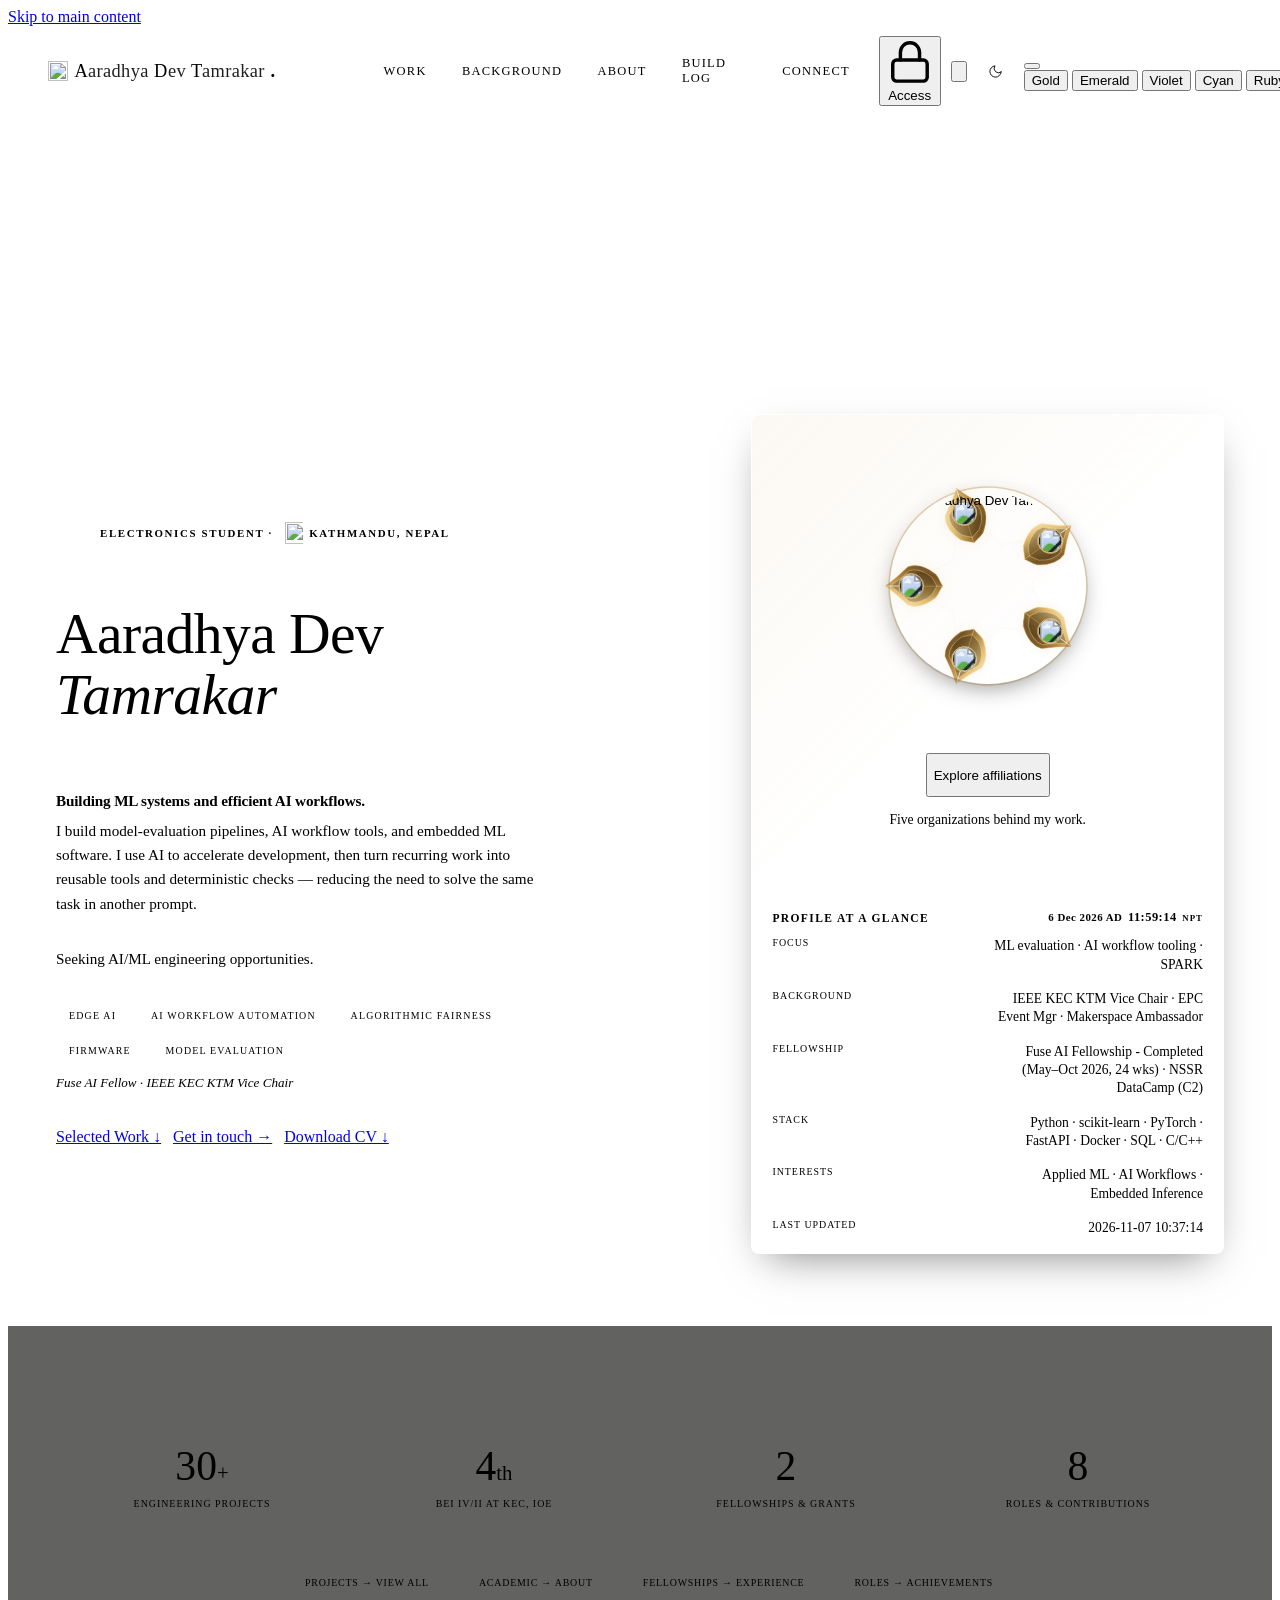
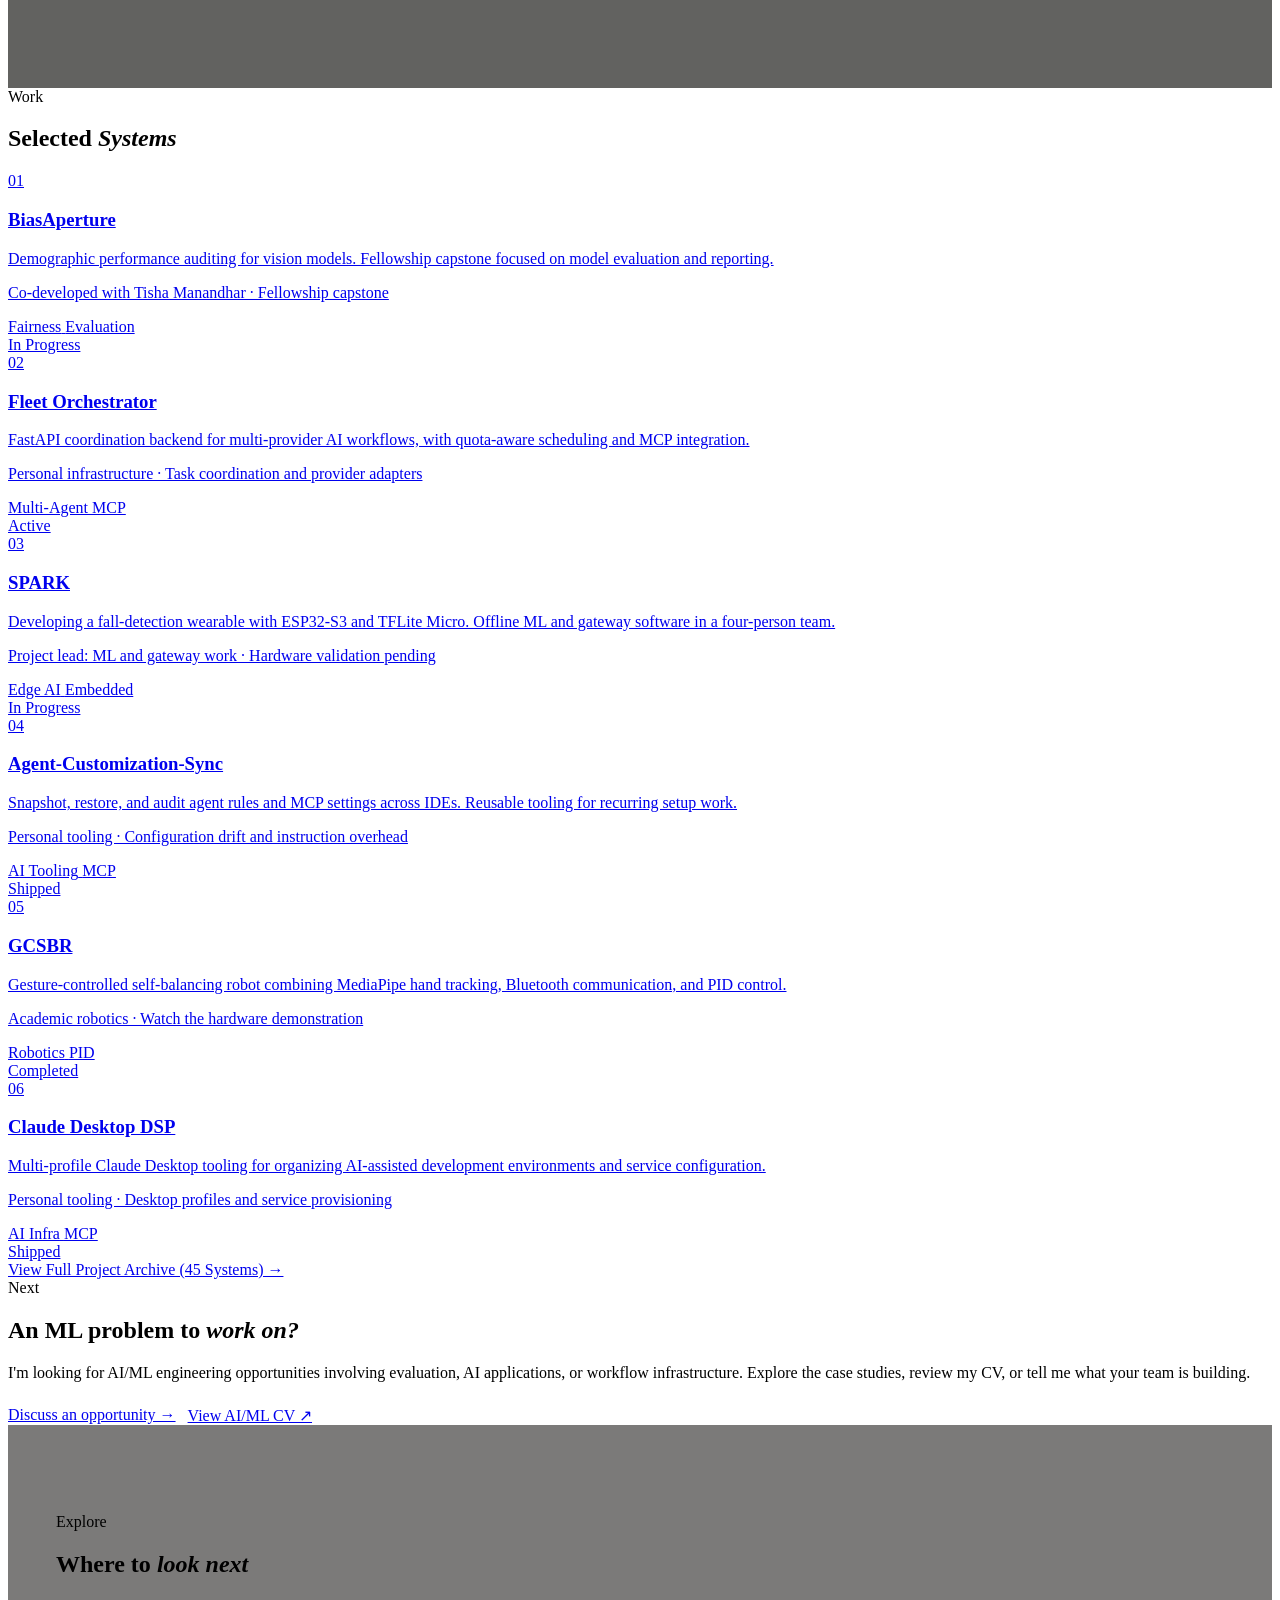
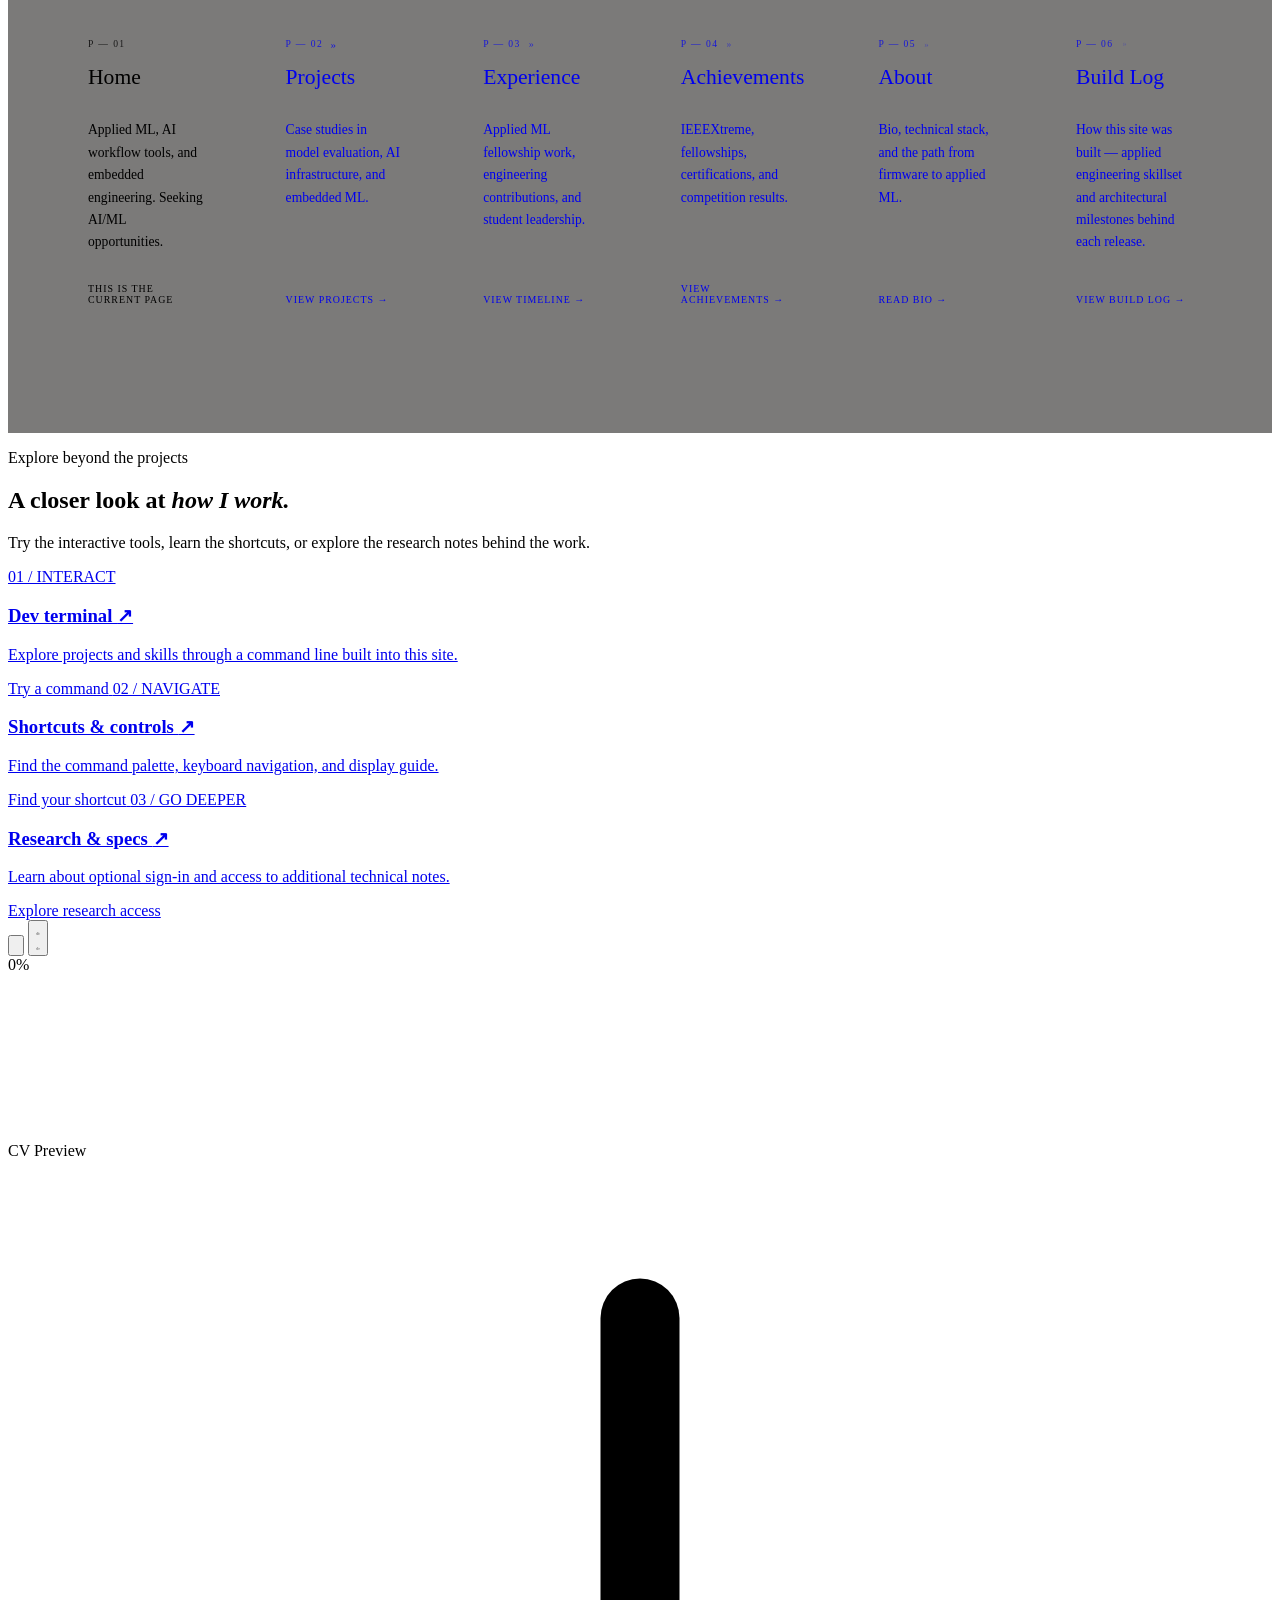
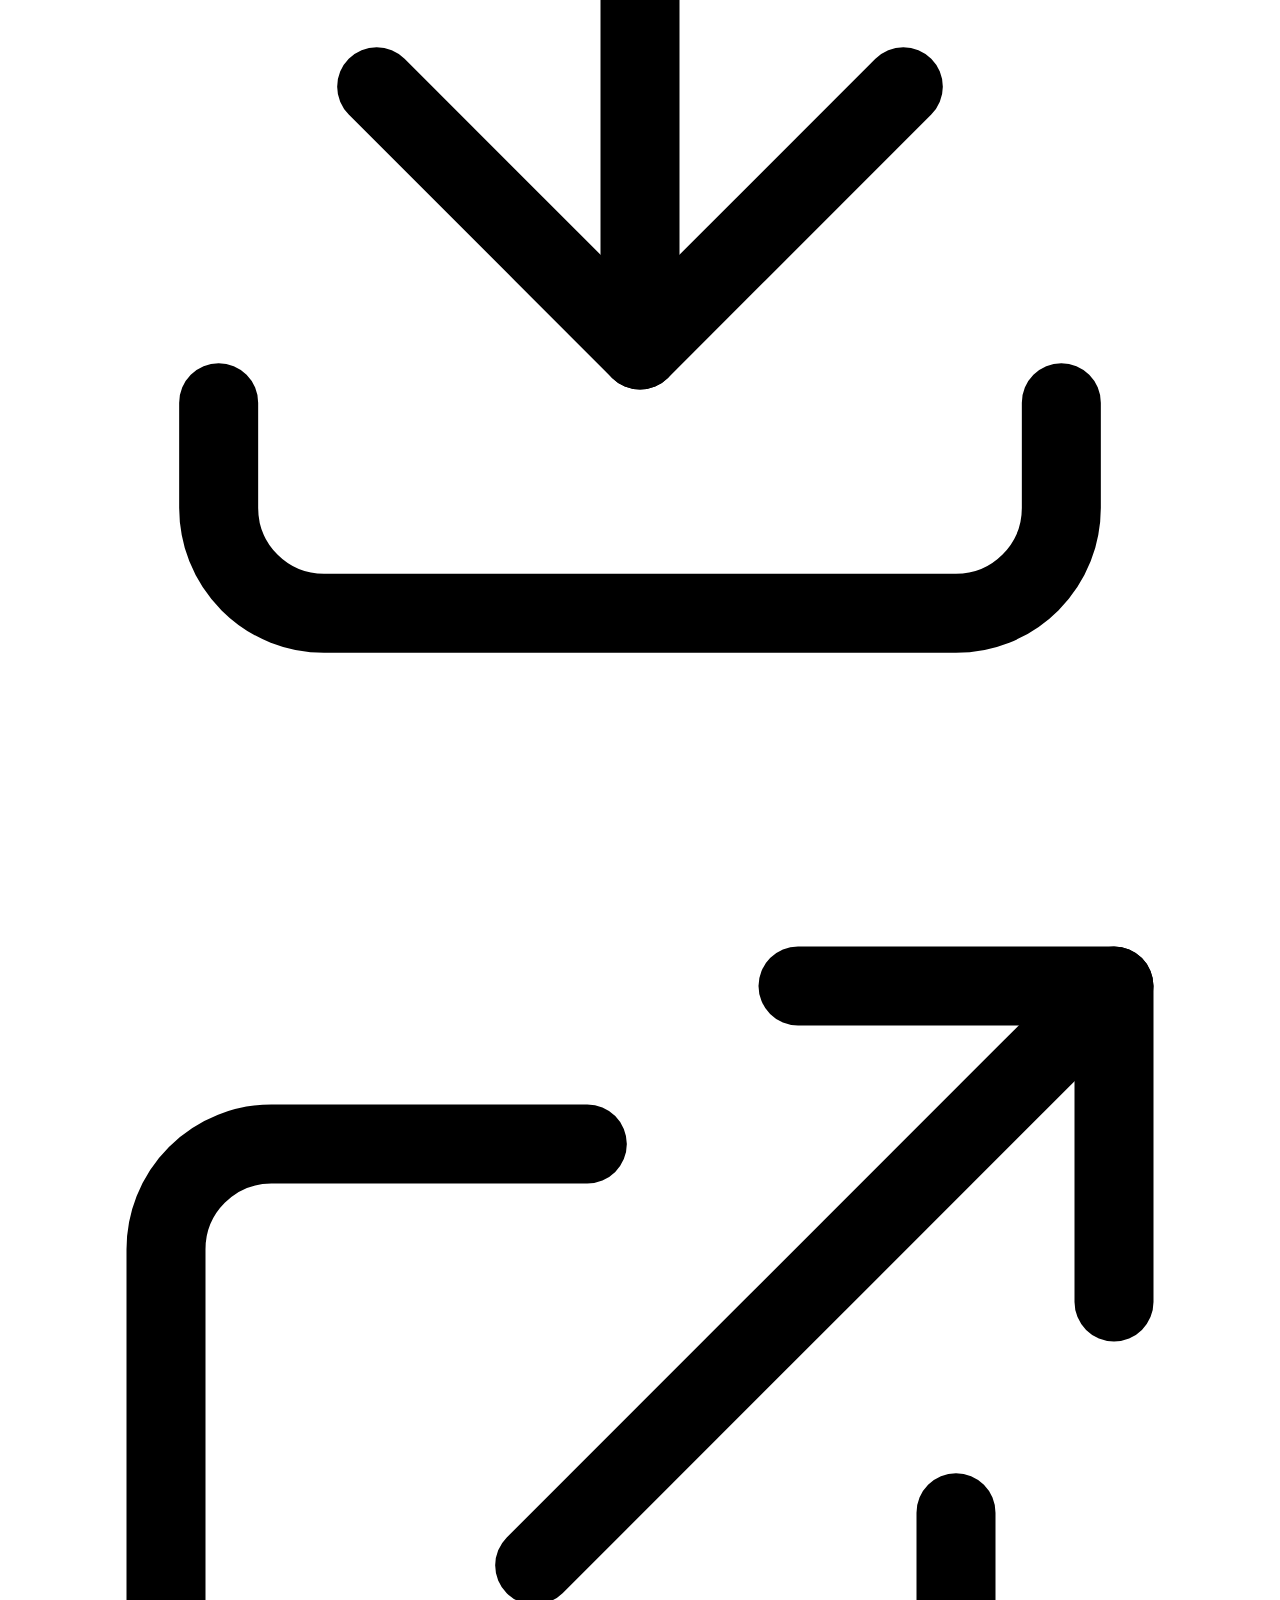
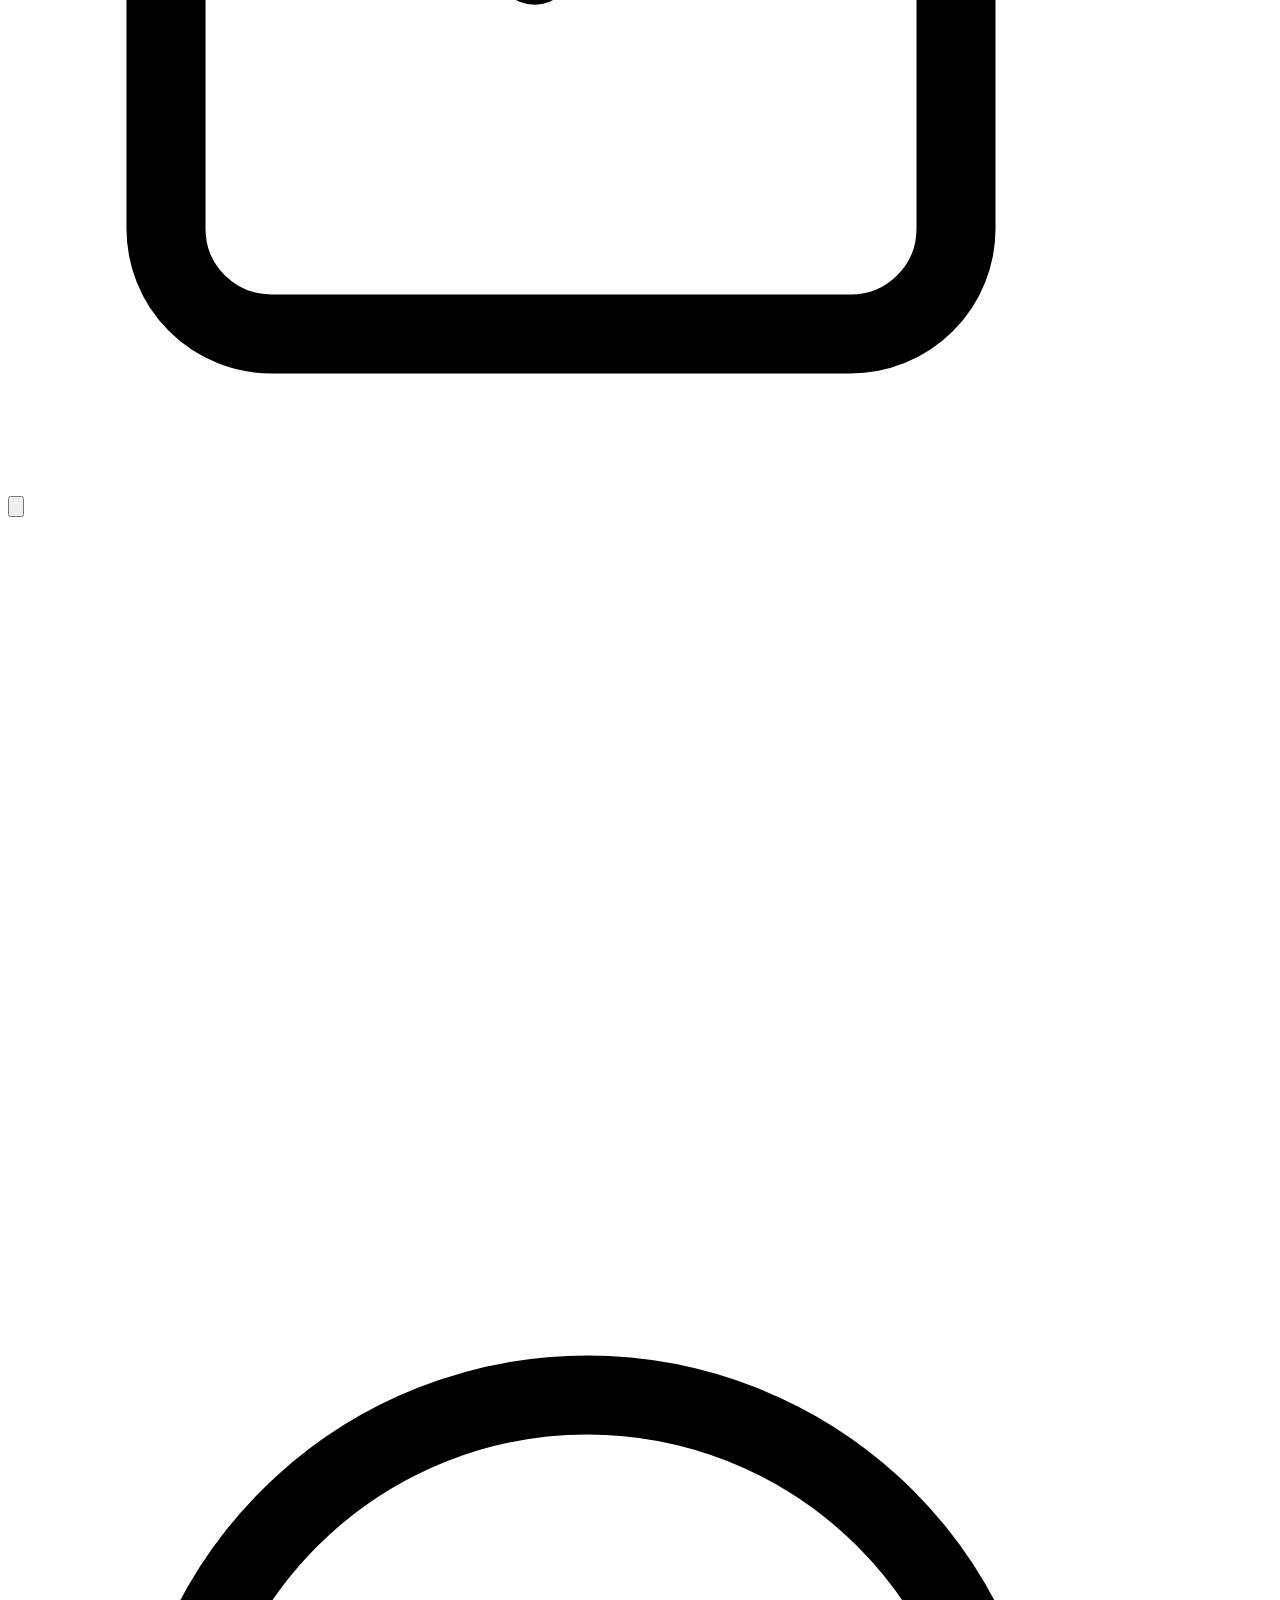
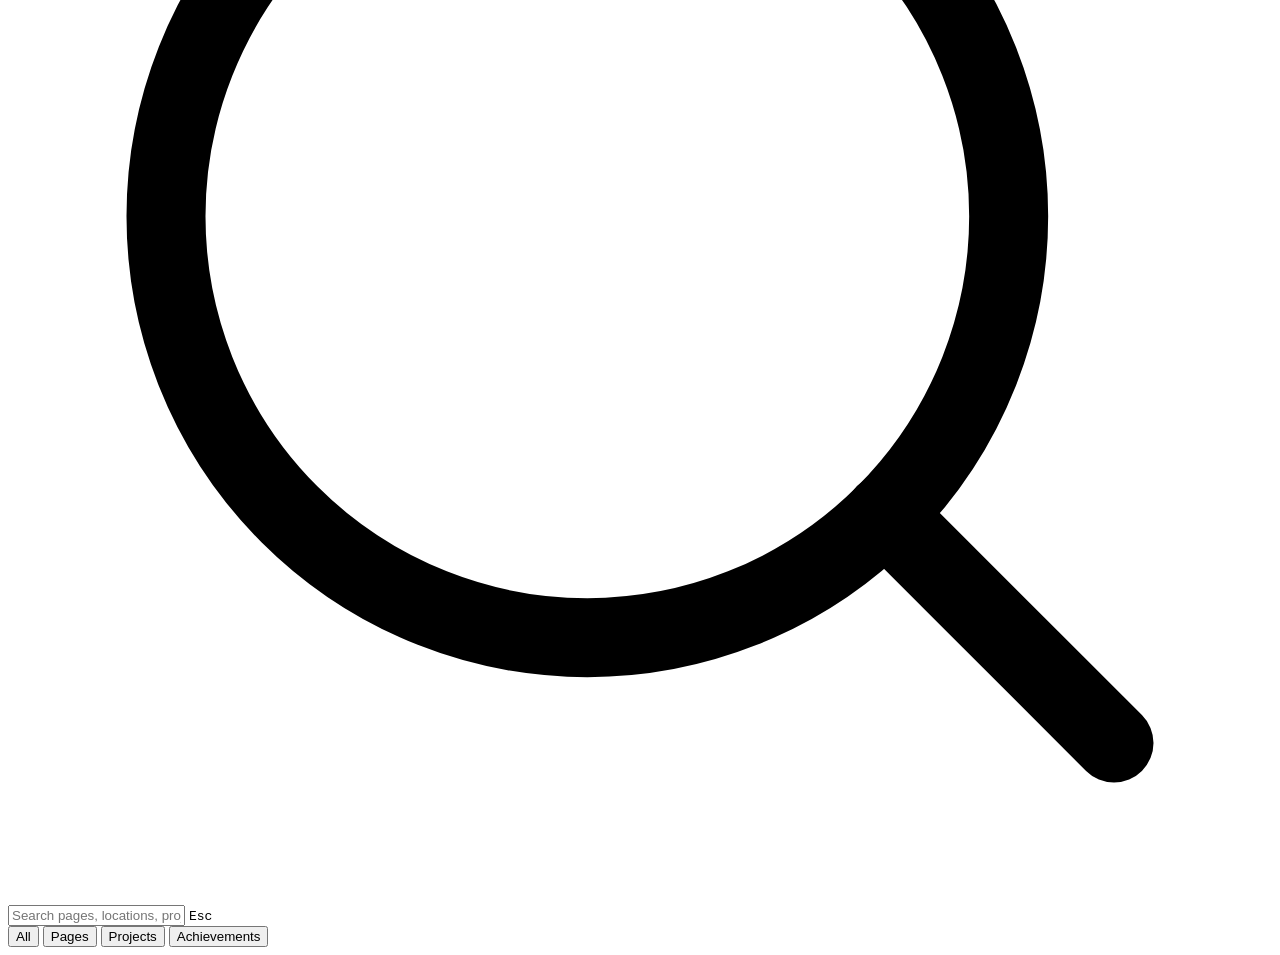
==== commit 81610410: "feat(projects): improve ecosystem graph relations (#54)" ====
--- a/index.html
+++ b/index.html
@@ -3735,7 +3735,7 @@
 
             <span class="term-green">Welcome to Aaradhya Dev Tamrakar's Interactive Developer Terminal
 
-              (v58.11).</span><br />
+              (v58.12).</span><br />
 
             Type <span class="term-gold">'help'</span> or click the preset buttons above to explore.
 
--- a/assets/css/modules/layout.css
+++ b/assets/css/modules/layout.css
@@ -0,0 +1,1074 @@
+/* ── Layout: Navigation, Header, Footer & Quick Nav ─────── */
+
+.mobile-intro,
+.tablet-intro,
+.mobile-project-summary,
+.mobile-project-hint {
+  display: none;
+}
+
+.phone-copy { display: none; }
+.project-compact-context { display: none; }
+
+.responsive-disclosure {
+  min-width: 0;
+  margin-block: 1rem;
+  grid-column: 1 / -1;
+}
+.responsive-disclosure > summary {
+  min-height: 44px;
+  padding: 0.75rem 1rem;
+  color: var(--accent);
+  border: 1px solid var(--line);
+  border-radius: 8px;
+  cursor: pointer;
+  font-size: 1rem;
+  line-height: 1.5;
+}
+.responsive-disclosure > summary:focus-visible {
+  outline: 2px solid var(--accent);
+  outline-offset: 4px;
+}
+.responsive-disclosure[open] > summary { margin-bottom: 1rem; }
+.responsive-featured-more .featured-grid { margin-top: 1rem; }
+
+@media (min-width: 601px) and (max-width: 1024px) {
+  #work .featured-grid { grid-template-columns: repeat(2, minmax(0, 1fr)); }
+}
+@media (max-width: 600px) {
+  .phone-copy { display: inline; }
+  .tablet-copy { display: none; }
+  #hero .responsive-focus { order: 2; }
+  #hero .responsive-profile { width: 100%; margin: 0; }
+  #hero .hero-content-row { gap: 1rem; }
+  #hero:has(.responsive-profile) { min-height: auto; }
+  #hero .hero-actions { flex-direction: row; flex-wrap: wrap; }
+  #work .featured-grid { grid-template-columns: 1fr; }
+  #page-header .color-legend, #page-header .reading-time-badge { display: none; }
+  details.project-card[open] .mobile-project-summary { display: none; }
+  .project-compact-context { display: block; font-size: 1rem; line-height: 1.65; }
+  .project-compact-context:has(+ details[open]) { display: none; }
+  .project-compact-context p + p { margin-top: 0.85rem; }
+  .project-compact-context strong { color: var(--accent); }
+  .project-compact-context strong::after { content: " - "; white-space: pre; }
+}
+
+/* ── Navigation ───────────────────────────────────────────── */
+#nav,
+noscript > nav {
+  --nav-logo-slot: 250px;
+  --nav-right-slot: max-content;
+  position: fixed;
+  top: 0;
+  left: 0;
+  right: 0;
+  z-index: 100;
+  display: grid;
+  grid-template-columns: var(--nav-logo-slot) 1fr var(--nav-right-slot);
+  column-gap: 1.5rem;
+  align-items: center;
+  padding: max(1.75rem, env(safe-area-inset-top, 1.75rem)) max(2.5rem, env(safe-area-inset-right, 2.5rem)) 1.75rem max(3rem, env(safe-area-inset-left, 3rem));
+  border-bottom: 1px solid transparent;
+  transition:
+    padding 0.45s cubic-bezier(0.16, 1, 0.3, 1),
+    border-color 0.35s ease,
+    background 0.35s ease,
+    box-shadow 0.35s ease,
+    -webkit-backdrop-filter 0.35s ease,
+    backdrop-filter 0.35s ease;
+}
+
+#nav.scrolled,
+noscript > nav.scrolled {
+  padding-top: max(0.85rem, env(safe-area-inset-top, 0.85rem));
+  padding-bottom: 0.85rem;
+  border-color: var(--line);
+  background: var(--nav-scrolled-bg);
+  -webkit-backdrop-filter: saturate(180%) blur(20px);
+  backdrop-filter: saturate(180%) blur(20px);
+  box-shadow: inset 0 -1px 0 0 var(--line), 0 4px 20px rgba(0, 0, 0, 0.15);
+}
+
+.nav-logo {
+  font-family: var(--serif);
+  font-size: 1.15rem;
+  font-weight: 400;
+  letter-spacing: 0.02em;
+  color: var(--heading);
+  text-decoration: none;
+  display: inline-flex;
+  align-items: center;
+  gap: 0.4rem;
+  width: var(--nav-logo-slot, 250px);
+  min-width: var(--nav-logo-slot, 250px);
+  justify-content: flex-start;
+  transition: font-size 0.35s cubic-bezier(0.16, 1, 0.3, 1), gap 0.35s cubic-bezier(0.16, 1, 0.3, 1);
+  white-space: nowrap;
+}
+
+#nav.scrolled .nav-logo,
+noscript > nav.scrolled .nav-logo {
+  font-size: 1.05rem;
+  gap: 0.35rem;
+}
+
+.nav-brand-text {
+  display: inline-flex;
+  align-items: baseline;
+  gap: 0.28em;
+  will-change: gap;
+  transition: gap 0.8s cubic-bezier(0.4, 0, 0.2, 1);
+}
+
+.nav-word {
+  display: inline-flex;
+  align-items: baseline;
+}
+
+.nav-initial {
+  font-family: var(--serif);
+  font-size: inherit;
+  font-weight: 400;
+  color: var(--heading);
+  letter-spacing: 0.02em;
+  display: inline-block;
+}
+
+.nav-rest {
+  font-family: var(--serif);
+  font-size: inherit;
+  font-weight: 400;
+  color: var(--muted);
+  display: inline-block;
+  max-width: var(--nav-rest-width, 5em);
+  opacity: 0.88;
+  overflow: hidden;
+  white-space: nowrap;
+  vertical-align: baseline;
+  transform: scaleX(1) translateX(0);
+  transform-origin: left baseline;
+  will-change: max-width, opacity, transform;
+  -webkit-backface-visibility: hidden;
+  backface-visibility: hidden;
+  transition:
+    max-width 0.8s cubic-bezier(0.4, 0, 0.2, 1),
+    opacity 0.65s cubic-bezier(0.4, 0, 0.2, 1),
+    transform 0.8s cubic-bezier(0.4, 0, 0.2, 1);
+}
+
+.nav-word:nth-child(2) .nav-rest {
+  --nav-rest-width: 1.4em;
+}
+
+.nav-dot {
+  color: var(--accent);
+  font-family: var(--serif);
+  font-weight: 600;
+  display: inline-block;
+}
+
+#nav.scrolled .nav-rest,
+noscript > nav.scrolled .nav-rest {
+  max-width: 0;
+  opacity: 0;
+  transform: scaleX(0.75) translateX(-4px);
+  pointer-events: none;
+}
+
+#nav.scrolled .nav-brand-text,
+noscript > nav.scrolled .nav-brand-text {
+  gap: 0.04em;
+}
+
+@media (hover: hover) and (min-width: 901px) {
+  #nav.scrolled .nav-logo:hover .nav-rest {
+    max-width: var(--nav-rest-width, 5em);
+    opacity: 0.95;
+    transform: scaleX(1) translateX(0);
+    pointer-events: auto;
+  }
+  #nav.scrolled .nav-logo:hover .nav-brand-text {
+    gap: 0.28em;
+  }
+}
+
+@media (prefers-reduced-motion: reduce) {
+  .nav-rest,
+  .nav-brand-text {
+    transition: none !important;
+    animation: none !important;
+  }
+  #nav.scrolled .nav-rest {
+    max-width: 0 !important;
+    opacity: 0 !important;
+    transform: none !important;
+  }
+}
+
+.nav-logo > span:not(.nav-brand-text) {
+  color: var(--accent);
+}
+
+
+.nav-links {
+  display: flex;
+  gap: 0.5rem;
+  list-style: none;
+  justify-content: flex-start;
+  margin-left: 0.5rem;
+}
+
+.nav-links a {
+  font-family: var(--mono);
+  font-size: 0.78rem;
+  letter-spacing: 0.1em;
+  text-transform: uppercase;
+  color: var(--text);
+  font-weight: 500;
+  text-decoration: none;
+  border-radius: 4px;
+  transition:
+    color 0.2s ease,
+    background-color 0.25s cubic-bezier(0.16, 1, 0.3, 1),
+    padding 0.35s cubic-bezier(0.16, 1, 0.3, 1),
+    transform 0.15s ease;
+  padding: 0.5rem 0.85rem;
+  display: inline-flex;
+  align-items: center;
+  min-height: 38px;
+}
+
+#nav.scrolled .nav-links a,
+noscript > nav.scrolled .nav-links a {
+  padding-top: 0.5rem;
+  padding-bottom: 0.5rem;
+}
+
+.nav-links a:hover {
+  color: var(--heading);
+  background-color: var(--glass-bg);
+}
+
+.nav-links a.active {
+  color: var(--accent);
+  background-color: var(--accent-a07);
+}
+
+.nav-links a:active,
+.nav-cta:active,
+.nav-search-btn:active,
+.theme-toggle:active {
+  transform: scale(0.96);
+}
+
+.nav-right {
+  display: flex;
+  align-items: center;
+  gap: 0.65rem;
+  justify-content: flex-end;
+  justify-self: end;
+  flex-shrink: 0;
+}
+
+.nav-cta {
+  font-family: var(--mono);
+  font-size: 0.78rem;
+  letter-spacing: 0.1em;
+  text-transform: uppercase;
+  font-weight: 500;
+  color: var(--accent);
+  text-decoration: none;
+  border: 1px solid var(--accent-a80);
+  padding: 0.5rem 1.15rem;
+  border-radius: 2px;
+  position: relative;
+  overflow: hidden;
+  height: 38px;
+  min-height: 38px;
+  box-sizing: border-box;
+  display: inline-flex;
+  align-items: center;
+  justify-content: center;
+  box-shadow: 0 0 10px var(--accent-a35);
+  transition:
+    background 0.25s,
+    color 0.25s,
+    box-shadow 0.3s;
+}
+
+#nav.scrolled .nav-cta,
+noscript > nav.scrolled .nav-cta {
+  padding: 0.5rem 1.15rem;
+}
+
+@media (hover: hover) and (min-width: 769px) {
+  .nav-cta {
+    animation: nav-cta-flicker 3.2s ease-in-out infinite;
+  }
+}
+
+.nav-cta::before {
+  content: "";
+  position: absolute;
+  inset: 0;
+  background: linear-gradient(105deg,
+      transparent 35%,
+      rgba(255, 255, 255, 0.13) 50%,
+      transparent 65%);
+  transform: translateX(-100%);
+  transition: transform 0.5s cubic-bezier(0.4, 0, 0.2, 1);
+}
+
+.nav-cta:hover {
+  background: var(--accent);
+  color: var(--bg);
+  box-shadow: 0 0 14px var(--accent-a35);
+  animation-play-state: paused;
+}
+
+.nav-cta.active {
+  background: var(--accent);
+  color: var(--bg);
+  animation: none;
+  box-shadow: none;
+}
+
+@keyframes nav-cta-flicker {
+
+  0%,
+  76%,
+  100% {
+    border-color: var(--accent-a80);
+    box-shadow: 0 0 10px var(--accent-a35);
+  }
+
+  84% {
+    border-color: #f0fff4;
+    box-shadow: 0 0 18px 2px var(--accent-a45), 0 0 4px 1px rgba(255, 255, 255, .7);
+  }
+
+  92% {
+    border-color: var(--accent);
+    box-shadow: 0 0 10px 1px var(--accent-a35);
+  }
+}
+
+.nav-cta.active::before {
+  transform: translateX(100%);
+}
+
+.theme-toggle {
+  width: 36px;
+  height: 36px;
+  background: transparent;
+  border: 1px solid var(--line);
+  border-radius: 2px;
+  display: flex;
+  align-items: center;
+  justify-content: center;
+  color: var(--muted);
+  flex-shrink: 0;
+  cursor: pointer;
+  transition:
+    border-color 0.25s,
+    color 0.25s;
+}
+
+.theme-toggle:hover {
+  border-color: var(--accent);
+  color: var(--accent);
+}
+
+.theme-toggle svg {
+  width: 15px;
+  height: 15px;
+  pointer-events: none;
+}
+
+.icon-sun {
+  display: none;
+}
+
+.icon-moon {
+  display: block;
+}
+
+html[data-theme="light"] .icon-sun {
+  display: block;
+}
+
+html[data-theme="light"] .icon-moon {
+  display: none;
+}
+
+.nav-hamburger {
+  display: none;
+  flex-direction: column;
+  justify-content: center;
+  gap: 5px;
+  width: 36px;
+  height: 36px;
+  background: transparent;
+  border: 1px solid var(--line);
+  border-radius: 2px;
+  cursor: pointer;
+  padding: 8px;
+  flex-shrink: 0;
+}
+
+.nav-hamburger span {
+  display: block;
+  height: 1px;
+  background: var(--muted);
+  transition:
+    transform 0.3s,
+    opacity 0.3s,
+    background 0.2s;
+  transform-origin: center;
+}
+
+.nav-hamburger:hover span {
+  background: var(--accent);
+}
+
+.nav-hamburger.open span:nth-child(1) {
+  transform: translateY(6px) rotate(45deg);
+}
+
+.nav-hamburger.open span:nth-child(2) {
+  opacity: 0;
+}
+
+.nav-hamburger.open span:nth-child(3) {
+  transform: translateY(-6px) rotate(-45deg);
+}
+
+.nav-drawer {
+  display: none;
+  position: fixed;
+  inset: 0;
+  background: var(--bg);
+  z-index: 99;
+  flex-direction: column;
+  justify-content: center;
+  align-items: center;
+  gap: 2.2rem;
+  padding-top: max(2.5rem, env(safe-area-inset-top, 2.5rem));
+  padding-bottom: max(2.5rem, env(safe-area-inset-bottom, 2.5rem));
+  overscroll-behavior: contain;
+  opacity: 0;
+  pointer-events: none;
+  transition: opacity 0.3s ease;
+}
+
+.nav-drawer.open {
+  opacity: 1;
+  pointer-events: all;
+}
+
+.nav-drawer a {
+  font-family: var(--mono);
+  font-size: 1rem;
+  letter-spacing: 0.15em;
+  text-transform: uppercase;
+  color: var(--text);
+  text-decoration: none;
+  padding: 1rem 2rem;
+  transition: color 0.2s;
+}
+
+.nav-drawer a:hover {
+  color: var(--accent);
+}
+
+
+
+/* ── Footer ───────────────────────────────────────────────── */
+footer {
+  border-top: 1px solid var(--line);
+  background: var(--bg2);
+  margin-top: 6rem;
+  width: 100%;
+  box-sizing: border-box;
+  /* extra right padding so fixed bottom widgets and the centered "goto" control
+      do not overlap the social icons on the right. Reduced on small screens. */
+  padding: 2.5rem max(6rem, env(safe-area-inset-right, 6rem)) max(2rem, env(safe-area-inset-bottom, 2rem)) max(6rem, env(safe-area-inset-left, 6rem));
+  display: flex;
+  flex-direction: column;
+  gap: 0;
+}
+
+.footer-inner {
+  display: flex;
+  align-items: center;
+  justify-content: space-between;
+  gap: 2rem;
+  padding-bottom: 2rem;
+}
+
+.footer-brand {
+  display: flex;
+  flex-direction: column;
+  align-items: flex-start;
+  gap: 0.35rem;
+}
+
+.footer-logo {
+  font-family: var(--serif);
+  font-size: 1.1rem;
+  font-weight: 400;
+  letter-spacing: 0.02em;
+  color: var(--heading);
+  line-height: 1;
+}
+
+.footer-logo span {
+  color: var(--accent);
+}
+
+.footer-tagline {
+  font-family: var(--mono);
+  font-size: 0.6rem;
+  letter-spacing: 0.14em;
+  color: var(--muted);
+  text-transform: uppercase;
+}
+
+.footer-socials {
+  display: flex;
+  gap: 0.25rem;
+  align-items: center;
+  /* Keeps the row clear of the fixed back-top / scroll-pct widgets,
+     which share this same bottom-right corner. */
+  padding-right: 1rem;
+}
+
+/* Reduce the extra right padding on small viewports so footer remains readable */
+@media (max-width: 720px) {
+  footer {
+    padding-right: 3rem;
+  }
+}
+
+.footer-socials a {
+  color: var(--muted);
+  text-decoration: none;
+  display: flex;
+  align-items: center;
+  justify-content: center;
+  width: 36px;
+  height: 36px;
+  border-radius: 6px;
+  transition:
+    color 0.2s,
+    background 0.2s,
+    transform 0.2s;
+}
+
+.footer-socials a:hover {
+  color: var(--accent);
+  background: var(--accent-a07);
+  transform: translateY(-2px);
+}
+
+.footer-socials a svg {
+  width: 15px;
+  height: 15px;
+  pointer-events: none;
+}
+
+.footer-rule {
+  width: 100%;
+  height: 1px;
+  background: var(--line);
+}
+
+.footer-copy {
+  padding-top: 1.25rem;
+  font-family: var(--mono);
+  font-size: 0.65rem;
+  letter-spacing: 0.08em;
+  color: var(--muted);
+  text-align: center;
+}
+
+.footer-copy a {
+  color: var(--accent);
+  text-decoration: underline;
+  text-underline-offset: 2px;
+  transition: color 0.2s;
+}
+
+.footer-copy a:hover,
+.footer-copy a:focus-visible {
+  color: var(--text);
+  outline: none;
+}
+
+
+
+/* ============================================================
+   SHARED COMPONENTS
+   Rules below are used by 2+ pages and were previously duplicated
+   in each page's inline <style> block. Page-specific overrides
+   still live inline (loaded after this file, so they win on
+   equal specificity — verified safe across all 6 pages).
+   ============================================================ */
+
+/* ── Page header (about, projects, contact, achievements, experience) ── */
+#page-header {
+  padding: calc(var(--nav-h) + 3rem) 3rem 2rem;
+}
+
+.page-eyebrow {
+  font-family: var(--mono);
+  font-size: 0.62rem;
+  letter-spacing: 0.2em;
+  text-transform: uppercase;
+  color: var(--accent);
+  margin-bottom: 0.75rem;
+}
+
+.page-title {
+  font-family: var(--serif);
+  font-size: clamp(2.2rem, 4vw, 3.4rem);
+  font-weight: 300;
+  color: var(--heading);
+  line-height: 1.1;
+}
+
+.page-title em {
+  font-style: italic;
+  color: var(--accent);
+}
+
+.page-sub {
+  margin-top: 1rem;
+  font-size: 0.95rem;
+  color: var(--text);
+  max-width: 560px;
+  line-height: 1.75;
+}
+
+@media (max-width: 1100px) {
+  #page-header {
+    padding: calc(var(--nav-h) + 2.5rem) 2rem 1.5rem;
+  }
+}
+
+@media (max-width: 900px) {
+  #page-header {
+    padding: calc(var(--nav-h) + 2rem) 1.5rem 1.5rem;
+  }
+}
+
+
+
+/* ── Quick-nav cards (Explore section — index, about, projects, contact, achievements, experience) ── */
+#quick-nav {
+  background: transparent;
+  position: relative;
+  padding: var(--section-separator-gap, 5.5rem) var(--section-pad-x, 3rem);
+}
+
+#quick-nav::before {
+  content: "";
+  position: absolute;
+  inset: 0;
+  z-index: 0;
+  background: rgba(15, 14, 12, .55);
+  pointer-events: none;
+}
+
+html[data-theme="light"] #quick-nav::before {
+  background: rgba(245, 242, 236, .7);
+}
+
+#quick-nav>* {
+  position: relative;
+  z-index: 1;
+}
+
+.quick-nav-grid {
+  display: grid;
+  grid-template-columns: repeat(auto-fit, minmax(180px, 1fr));
+  gap: 1.1rem;
+}
+
+.quick-nav-card {
+  background: var(--bg2);
+  border: 1px solid var(--line);
+  border-radius: 10px;
+  padding: 2.5rem 2rem;
+  display: flex;
+  flex-direction: column;
+  gap: 1rem;
+  text-decoration: none;
+  position: relative;
+  transition: border-color .25s, transform .25s, box-shadow .25s;
+}
+
+.quick-nav-card:hover {
+  border-color: var(--accent-a45);
+  transform: translateY(-3px);
+  box-shadow: 0 6px 20px rgba(0, 0, 0, .3), 0 0 16px var(--accent-a35);
+}
+
+.quick-nav-card:focus-visible {
+  outline: 2px solid var(--accent);
+  outline-offset: 4px;
+}
+
+.quick-nav-card--current {
+  border-color: var(--accent-a45);
+  cursor: default;
+}
+
+.quick-nav-card--current:hover {
+  transform: none;
+}
+
+.quick-nav-card--current .quick-nav-cta {
+  color: var(--muted);
+}
+
+.quick-nav-card--current:hover .quick-nav-cta {
+  gap: 0.4rem;
+}
+
+.quick-nav-card--current .card-arrow {
+  display: none;
+}
+
+.quick-nav-index {
+  font-family: var(--mono);
+  font-size: 0.6rem;
+  letter-spacing: 0.15em;
+  color: var(--accent);
+  opacity: .8;
+}
+
+.quick-nav-title {
+  font-family: var(--serif);
+  font-size: 1.35rem;
+  font-weight: 400;
+  color: var(--heading);
+}
+
+.quick-nav-desc {
+  font-size: 0.85rem;
+  line-height: 1.65;
+  color: var(--text);
+  flex: 1;
+}
+
+.quick-nav-cta {
+  font-family: var(--mono);
+  font-size: 0.62rem;
+  letter-spacing: 0.1em;
+  text-transform: uppercase;
+  color: var(--accent2);
+  display: inline-flex;
+  align-items: center;
+  gap: 0.4rem;
+  transition: gap .25s;
+}
+
+.quick-nav-card:hover .quick-nav-cta {
+  gap: 0.65rem;
+}
+
+.card-arrow {
+  display: inline-block;
+  margin-left: 0.45em;
+  color: var(--accent);
+  text-shadow: 0 0 8px var(--accent-a35);
+  transition: opacity .25s, text-shadow .25s, transform .25s;
+}
+
+.card-arrow.dist-1 {
+  opacity: 1;
+  transform: scale(1.15);
+}
+
+.card-arrow.dist-2 {
+  opacity: .8;
+  transform: scale(1.05);
+}
+
+.card-arrow.dist-3 {
+  opacity: .6;
+  transform: scale(1);
+}
+
+.card-arrow.dist-4 {
+  opacity: .45;
+  transform: scale(.92);
+}
+
+.card-arrow.dist-5 {
+  opacity: .3;
+  transform: scale(.85);
+}
+
+.quick-nav-card:hover .card-arrow {
+  opacity: 1;
+  transform: scale(1);
+  text-shadow: 0 0 16px var(--accent-a35), 0 0 4px var(--accent);
+}
+
+@media (max-width: 1100px) {
+  #quick-nav {
+    padding: var(--section-separator-gap, 4.5rem) var(--section-pad-x, 2rem);
+  }
+}
+
+@media (max-width: 1050px) and (min-width: 901px) {
+  #nav,
+  noscript > nav {
+    --nav-logo-slot: 230px;
+    column-gap: 1rem;
+    padding-left: max(1.5rem, env(safe-area-inset-left, 1.5rem));
+    padding-right: max(1.5rem, env(safe-area-inset-right, 1.5rem));
+  }
+
+  .nav-links {
+    margin-left: 0;
+    gap: 0.35rem;
+  }
+
+  .nav-links a {
+    padding: 0.5rem 0.6rem;
+    font-size: 0.72rem;
+  }
+}
+
+@media (max-width: 900px) {
+  #nav,
+  noscript > nav {
+    padding: max(1.25rem, env(safe-area-inset-top, 1.25rem)) max(1.25rem, env(safe-area-inset-right, 1.25rem)) 1.25rem max(1.25rem, env(safe-area-inset-left, 1.25rem));
+    display: flex;
+    justify-content: space-between;
+    align-items: center;
+    grid-template-columns: none;
+    transition:
+      padding 0.45s cubic-bezier(0.16, 1, 0.3, 1),
+      border-color 0.35s ease,
+      background 0.35s ease,
+      box-shadow 0.35s ease,
+      -webkit-backdrop-filter 0.35s ease,
+      backdrop-filter 0.35s ease;
+  }
+
+  .nav-logo {
+    width: auto !important;
+    min-width: 0 !important;
+  }
+
+  #nav.scrolled,
+  noscript > nav.scrolled {
+    padding-top: max(0.7rem, env(safe-area-inset-top, 0.7rem));
+    padding-bottom: 0.7rem;
+  }
+
+  .nav-rest {
+    max-width: 0 !important;
+    opacity: 0 !important;
+    transform: translateX(-4px) !important;
+    pointer-events: none !important;
+  }
+
+  .nav-brand-text {
+    gap: 0.04em !important;
+  }
+
+  .nav-links {
+    display: none !important;
+  }
+
+  .nav-hamburger {
+    display: flex !important;
+  }
+
+  .nav-right {
+    display: flex;
+    align-items: center;
+    gap: 0.4rem;
+  }
+
+  .nav-cta {
+    display: none !important;
+  }
+
+  .nav-drawer {
+    display: flex;
+  }
+
+  footer {
+    padding: 2.5rem 1.25rem 2rem;
+    margin-top: 4rem;
+  }
+
+  .footer-inner {
+    flex-direction: column;
+    align-items: flex-start;
+    gap: 1.25rem;
+    padding-bottom: 1.25rem;
+  }
+
+  .footer-socials {
+    flex-wrap: wrap;
+    padding-right: 0;
+    gap: 0.35rem;
+  }
+
+  #quick-nav {
+    padding: var(--section-separator-gap, 3.5rem) var(--section-pad-x, 1.25rem);
+  }
+
+  .quick-nav-grid {
+    grid-template-columns: 1fr;
+    gap: 0.85rem;
+  }
+
+  .quick-nav-card {
+    padding: 1.5rem 1.25rem;
+    display: flex !important;
+  }
+}
+
+@media (max-width: 600px) {
+  #nav, #nav.scrolled {
+    padding-inline: 0.5rem;
+    --nav-logo-slot: auto;
+    --nav-right-slot: max-content;
+  }
+
+  #nav .nav-right { gap: 0; }
+
+  #nav .theme-toggle,
+  #nav .nav-search-btn,
+  #nav .nav-access-btn,
+  #nav .color-picker-toggle,
+  #nav .nav-hamburger {
+    width: 44px;
+    height: 44px;
+    min-width: 44px;
+    min-height: 44px;
+  }
+}
+
+@media (max-width: 480px) {
+  #nav,
+  noscript > nav {
+    padding: max(1.05rem, env(safe-area-inset-top, 1.05rem)) max(0.85rem, env(safe-area-inset-right, 0.85rem)) 1.05rem max(0.85rem, env(safe-area-inset-left, 0.85rem));
+  }
+
+  #nav.scrolled,
+  noscript > nav.scrolled {
+    padding-top: max(0.6rem, env(safe-area-inset-top, 0.6rem));
+    padding-bottom: 0.6rem;
+  }
+
+  .nav-logo {
+    font-size: clamp(0.95rem, 4.5vw, 1.05rem);
+    white-space: nowrap;
+  }
+
+  .nav-right {
+    gap: 0.3rem;
+  }
+
+  #nav .theme-toggle,
+  #nav .nav-search-btn,
+  #nav .nav-access-btn,
+  #nav .color-picker-toggle,
+  #nav .nav-hamburger {
+    width: 34px;
+    height: 34px;
+    min-width: 34px;
+    min-height: 34px;
+    padding: 0;
+  }
+
+  #quick-nav {
+    padding: var(--section-separator-gap, 2.75rem) var(--section-pad-x, 0.85rem);
+  }
+
+  .quick-nav-card {
+    padding: 1.25rem 1rem;
+    gap: 0.75rem;
+  }
+
+  .quick-nav-title {
+    font-size: 1.15rem;
+  }
+
+  .quick-nav-desc {
+    font-size: 0.82rem;
+  }
+
+  footer {
+    padding: 2rem 0.85rem 1.75rem;
+    margin-top: 3rem;
+  }
+
+  .footer-logo {
+    font-size: 1rem;
+  }
+
+  .footer-tagline {
+    font-size: 0.55rem;
+  }
+
+  .footer-copy {
+    font-size: 0.62rem;
+    line-height: 1.6;
+    padding-top: 1rem;
+  }
+}
+
+@media (max-width: 340px) {
+  #nav,
+  noscript > nav {
+    padding: max(0.85rem, env(safe-area-inset-top, 0.85rem)) max(0.5rem, env(safe-area-inset-right, 0.5rem)) 0.85rem max(0.5rem, env(safe-area-inset-left, 0.5rem));
+  }
+
+  #nav.scrolled,
+  noscript > nav.scrolled {
+    padding-top: max(0.5rem, env(safe-area-inset-top, 0.5rem));
+    padding-bottom: 0.5rem;
+  }
+
+  .nav-logo {
+    font-size: 0.88rem;
+  }
+
+  .nav-right {
+    gap: 0.2rem;
+  }
+
+  #nav .theme-toggle,
+  #nav .nav-search-btn,
+  #nav .nav-access-btn,
+  #nav .color-picker-toggle,
+  #nav .nav-hamburger {
+    width: 30px;
+    height: 30px;
+    min-width: 30px;
+    min-height: 30px;
+  }
+
+  #quick-nav {
+    padding: var(--section-separator-gap, 2.25rem) var(--section-pad-x, 0.65rem);
+  }
+
+  .quick-nav-card {
+    padding: 1rem 0.75rem;
+  }
+
+  footer {
+    padding: 1.75rem 0.65rem 1.5rem;
+  }
+}
+
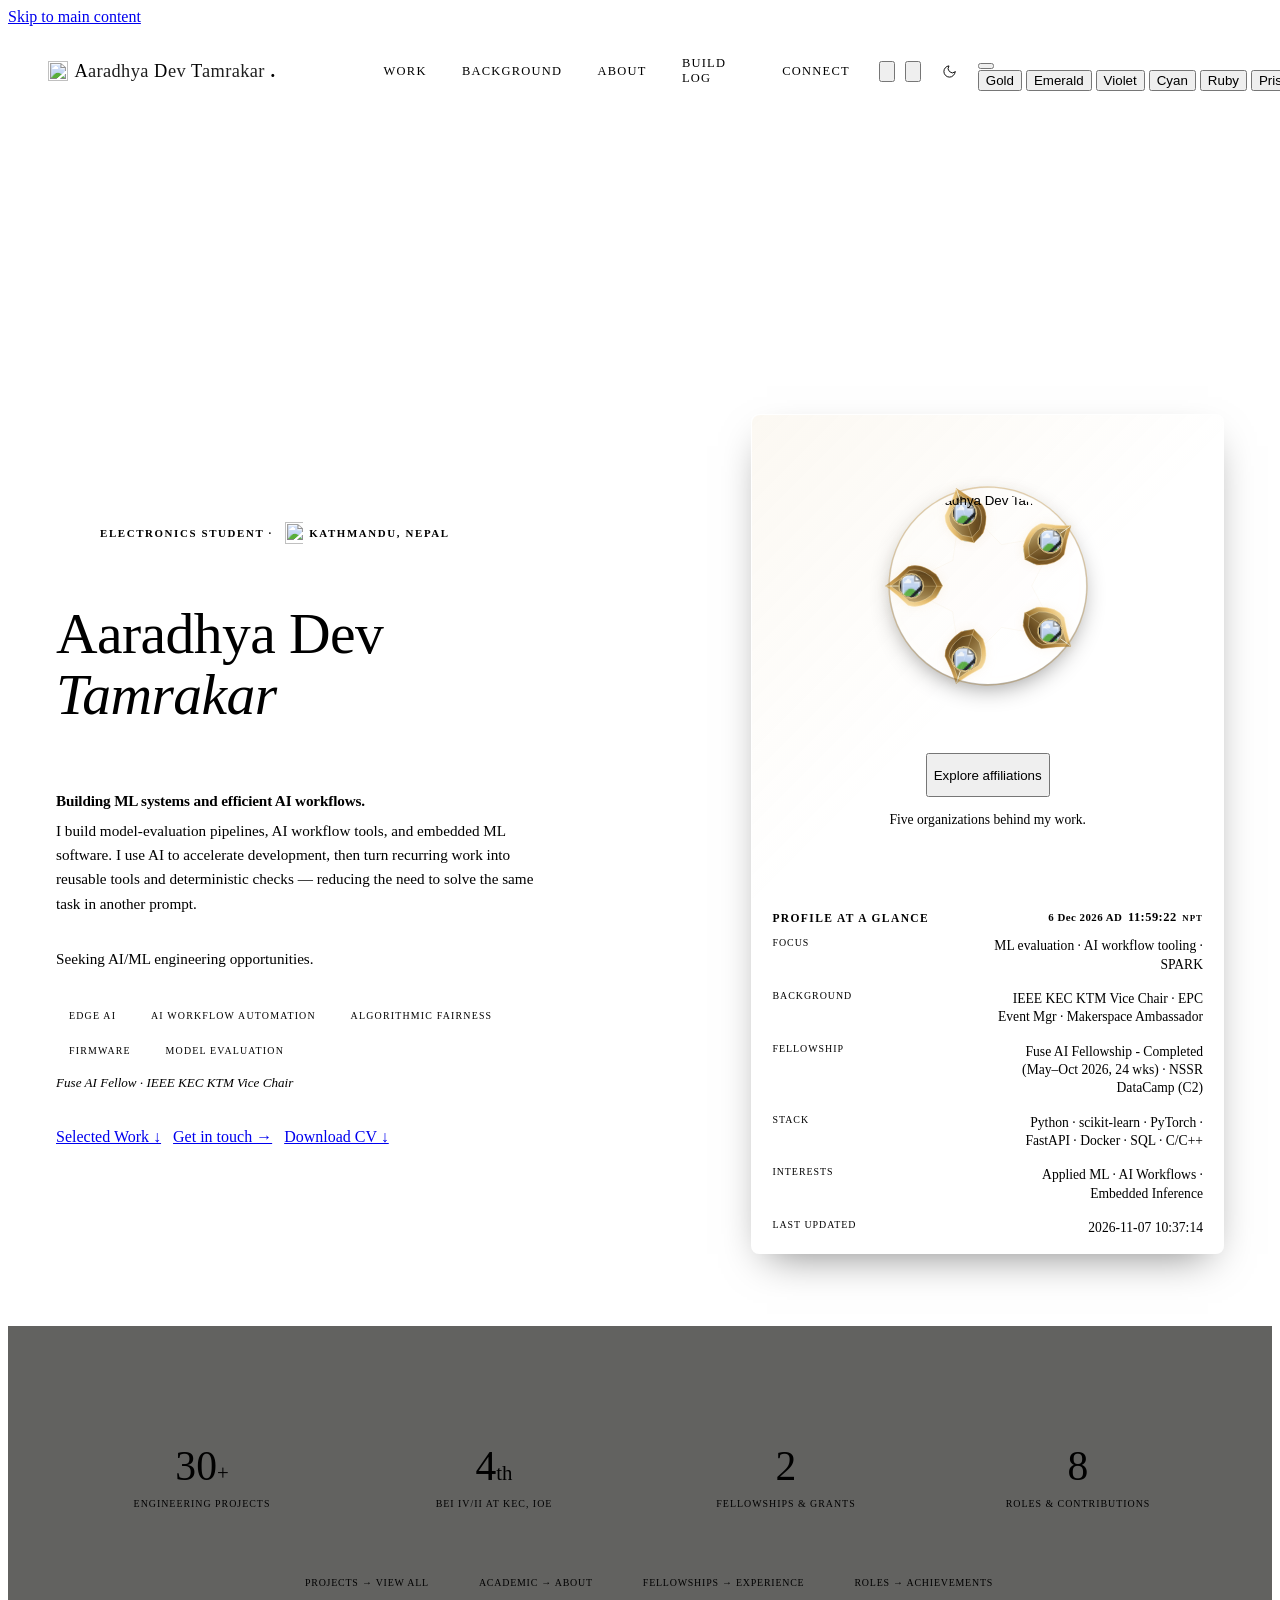
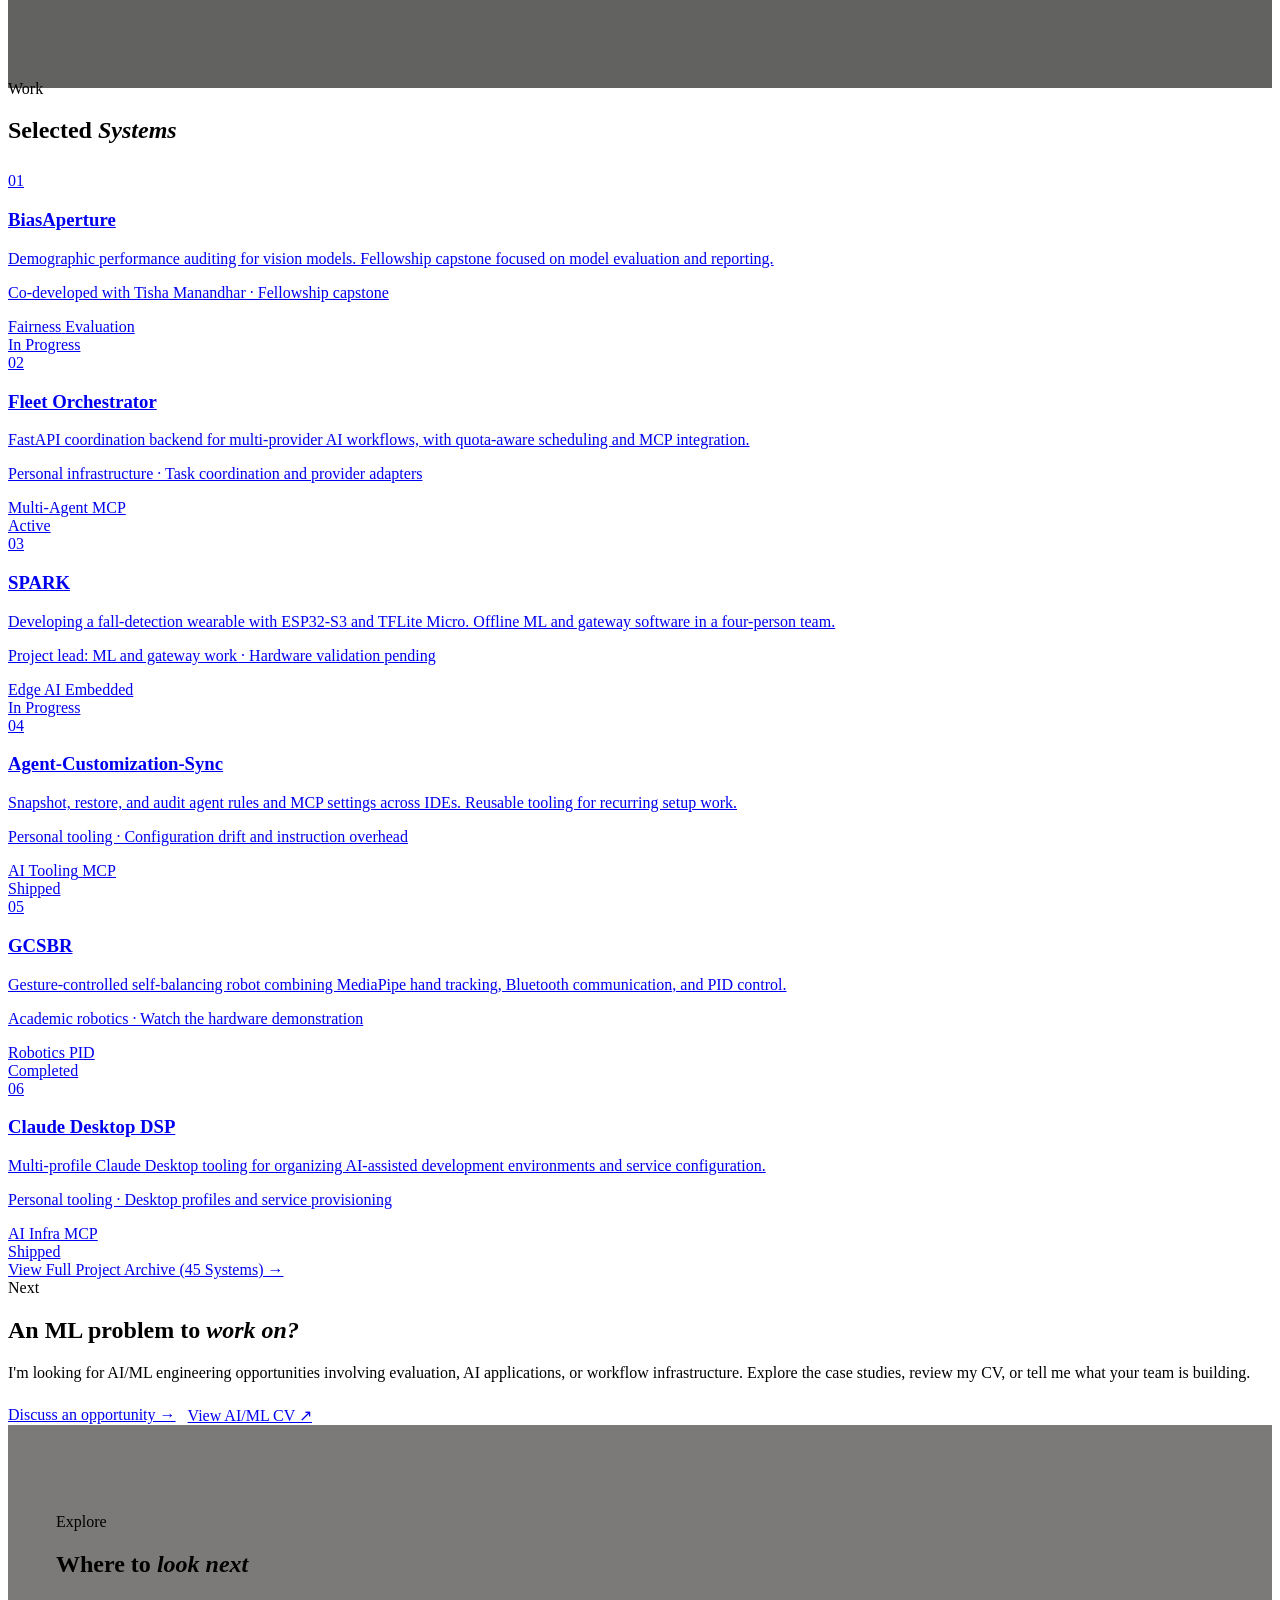
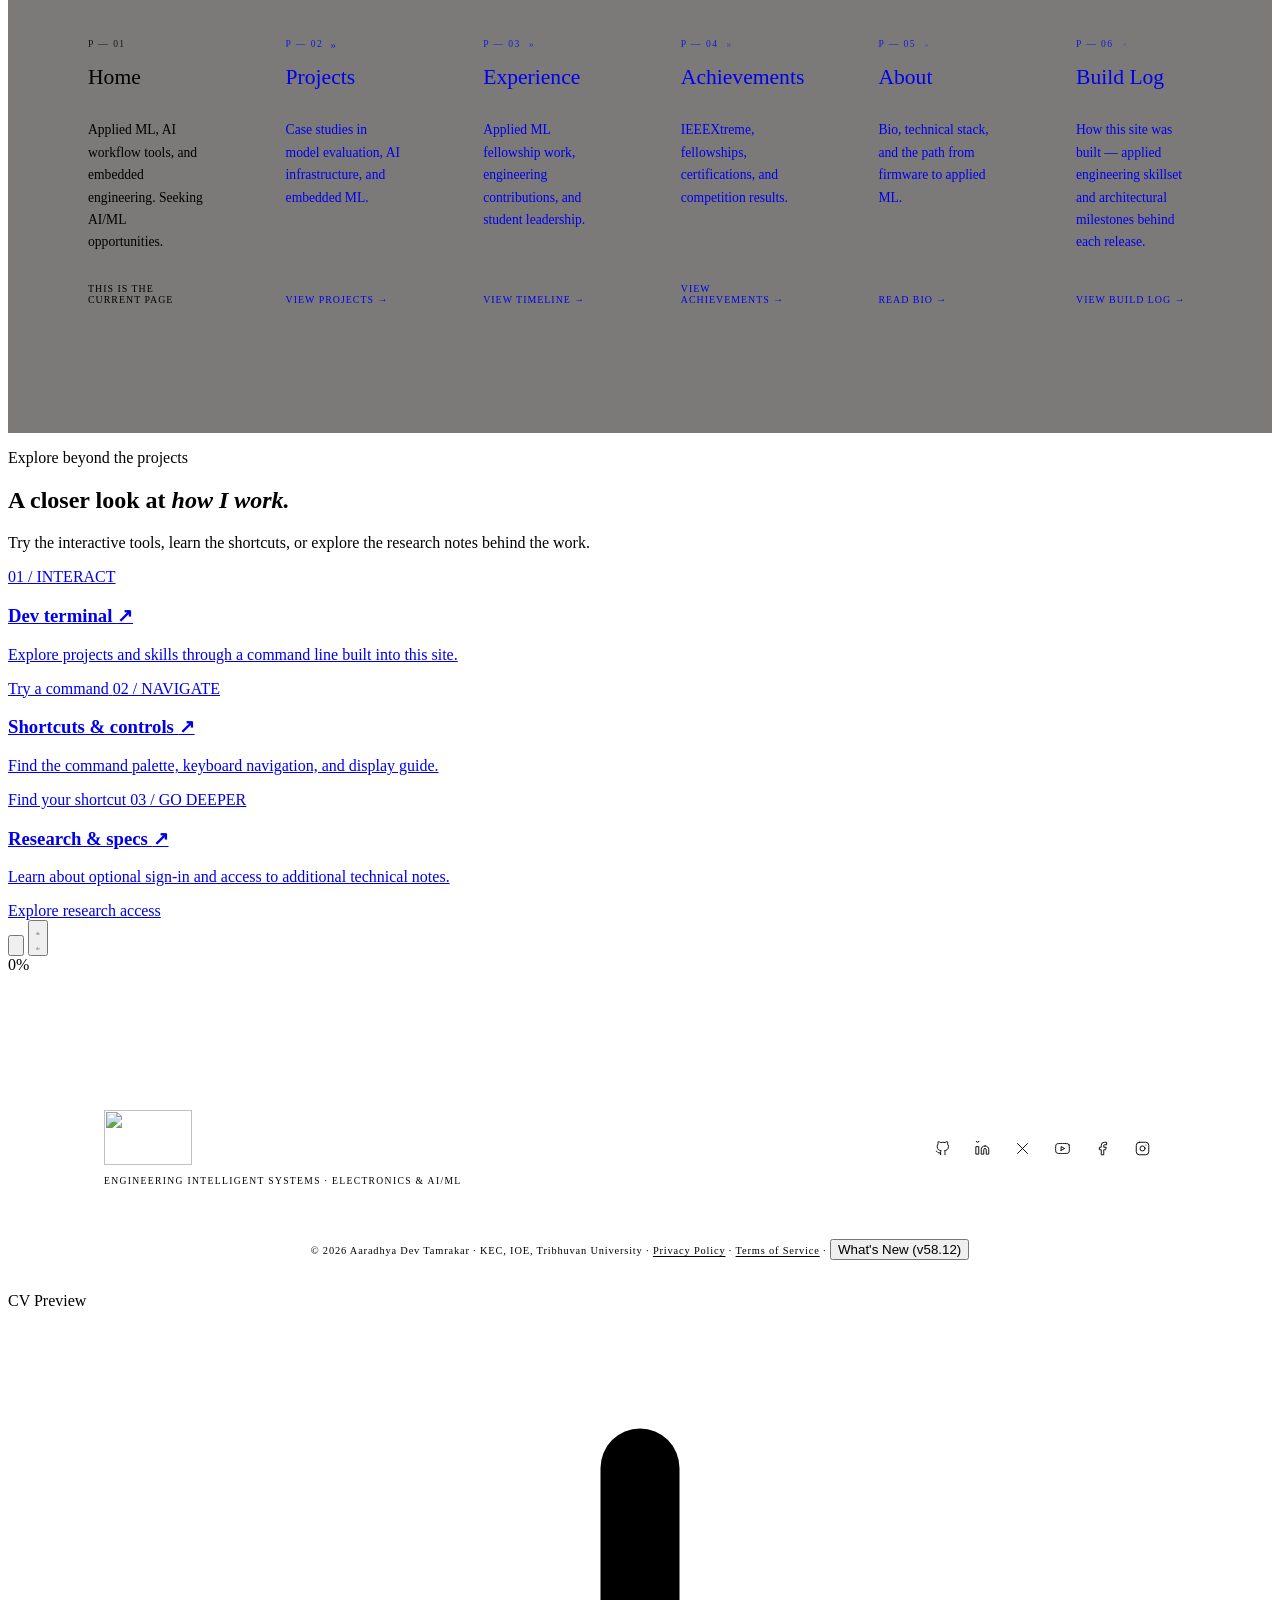
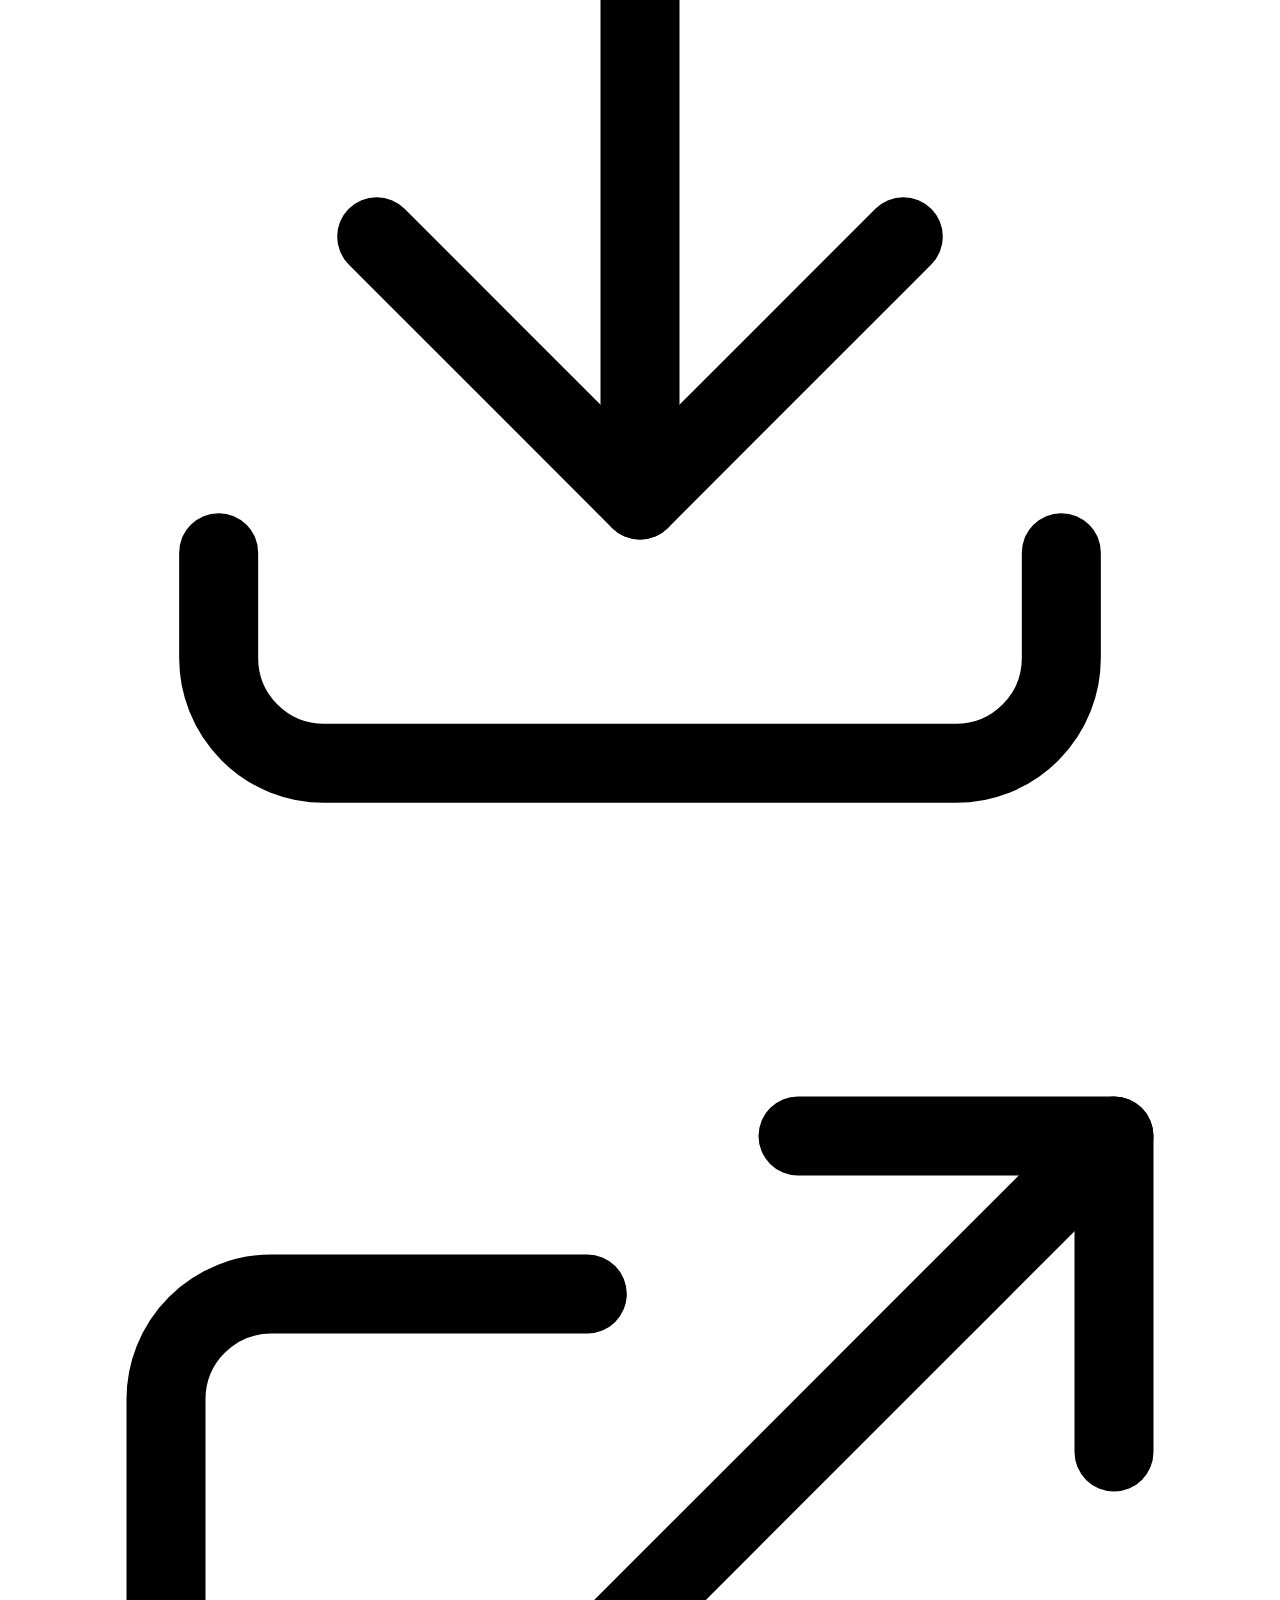
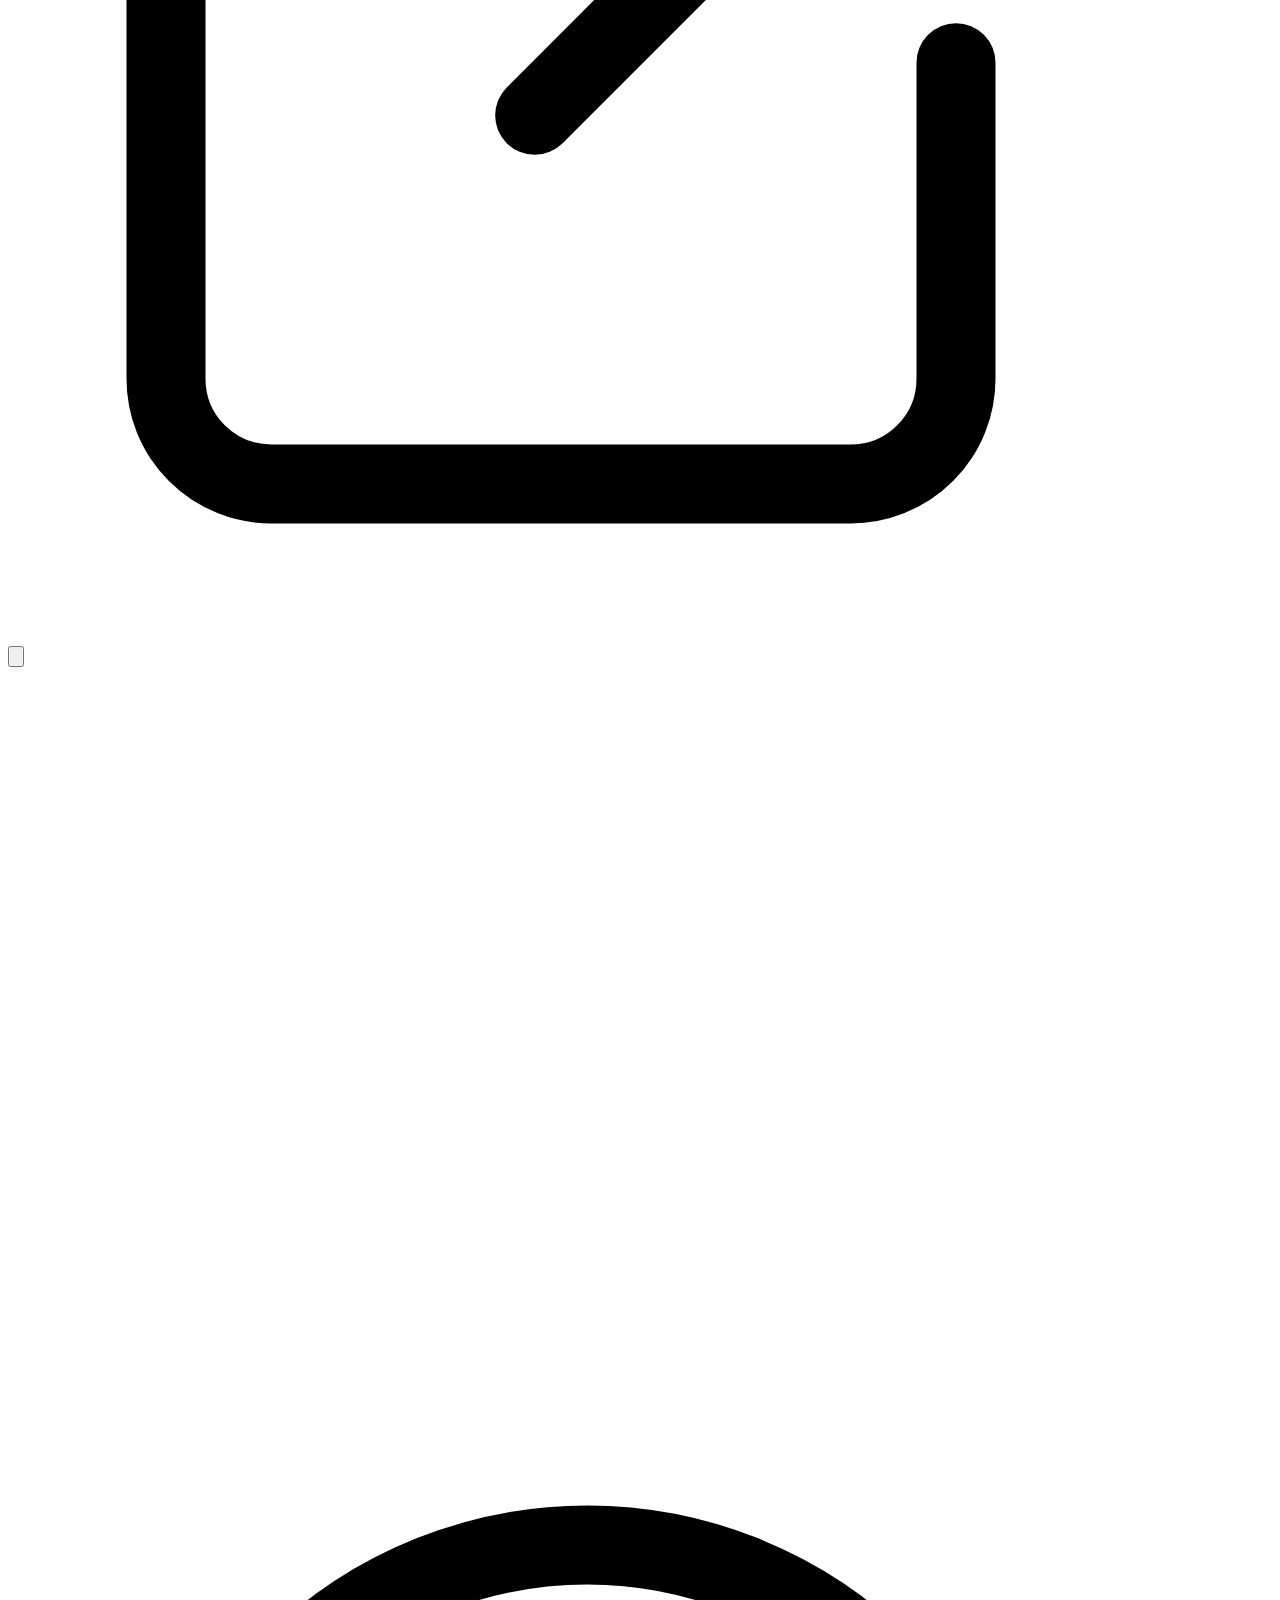
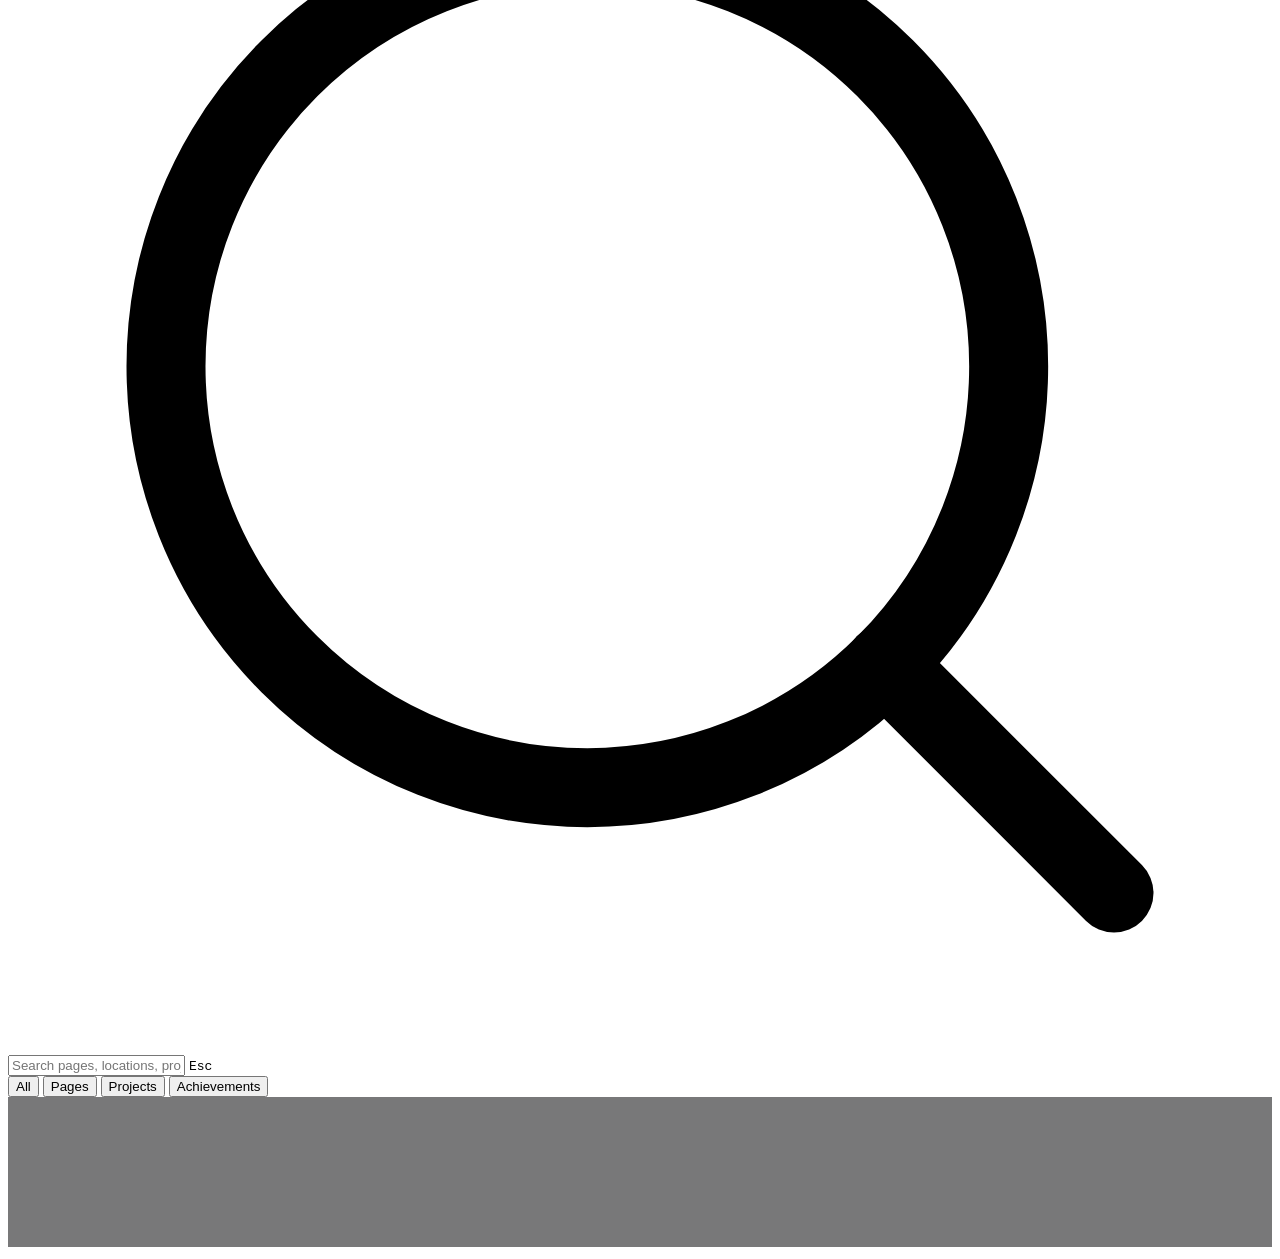
==== commit 24d8a143: "feat(ecosystem): synchronize Cycle 4 milestone and onboard Headless LocalSend (#56)" ====
--- a/index.html
+++ b/index.html
@@ -3191,7 +3191,7 @@
 
               <span class="status-clock" id="statusClock" aria-label="Current date and time in Kathmandu, Nepal">
 
-                <span id="statusClockDate">23 Oct 2026 AD</span><span id="statusClockTime">--:--:--</span><span
+                <span id="statusClockDate">12 Nov 2026 AD</span><span id="statusClockTime">--:--:--</span><span
 
                   class="status-clock-tz">NPT</span>
 
@@ -3247,7 +3247,7 @@
 
                 <span class="status-item-label">Last Updated</span>
 
-                <span class="status-item-value" id="live-last-updated">Oct 23, 2026</span>
+                <span class="status-item-value" id="live-last-updated">Nov 12, 2026</span>
 
               </div>
 
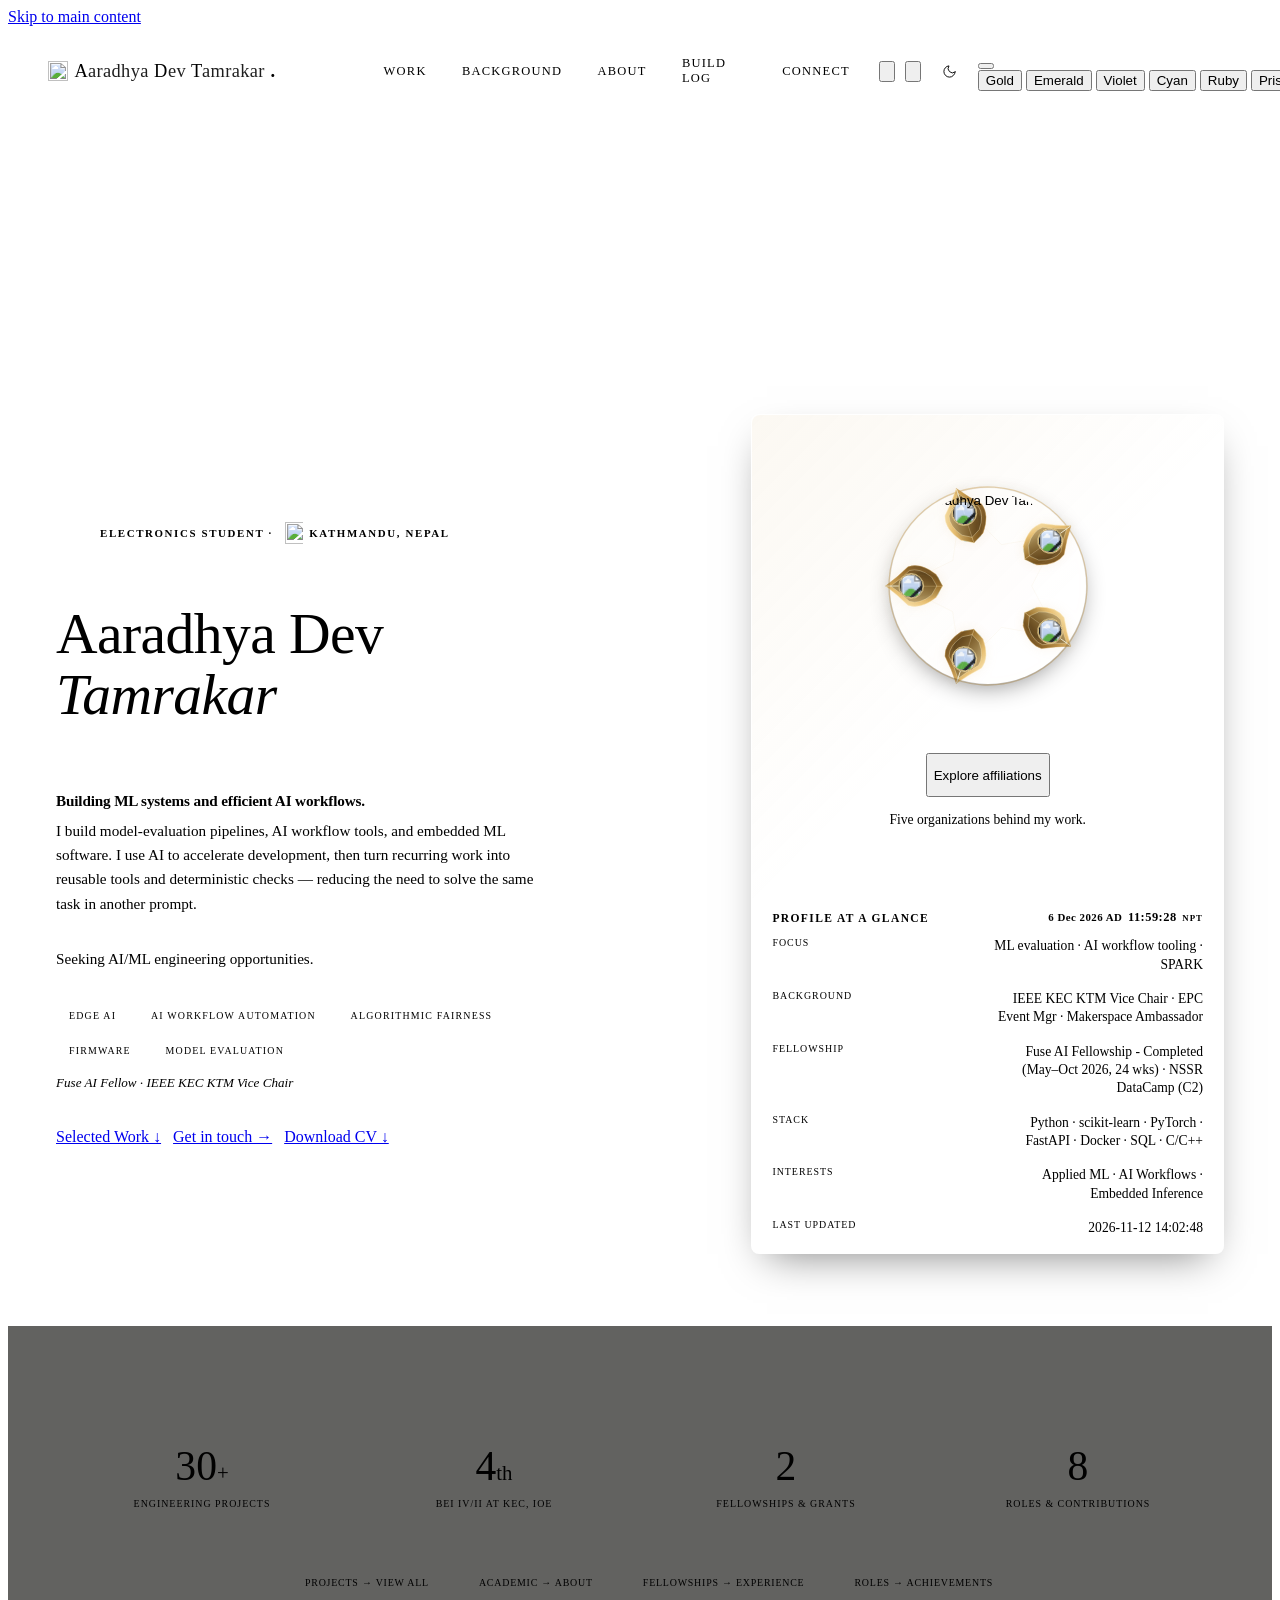
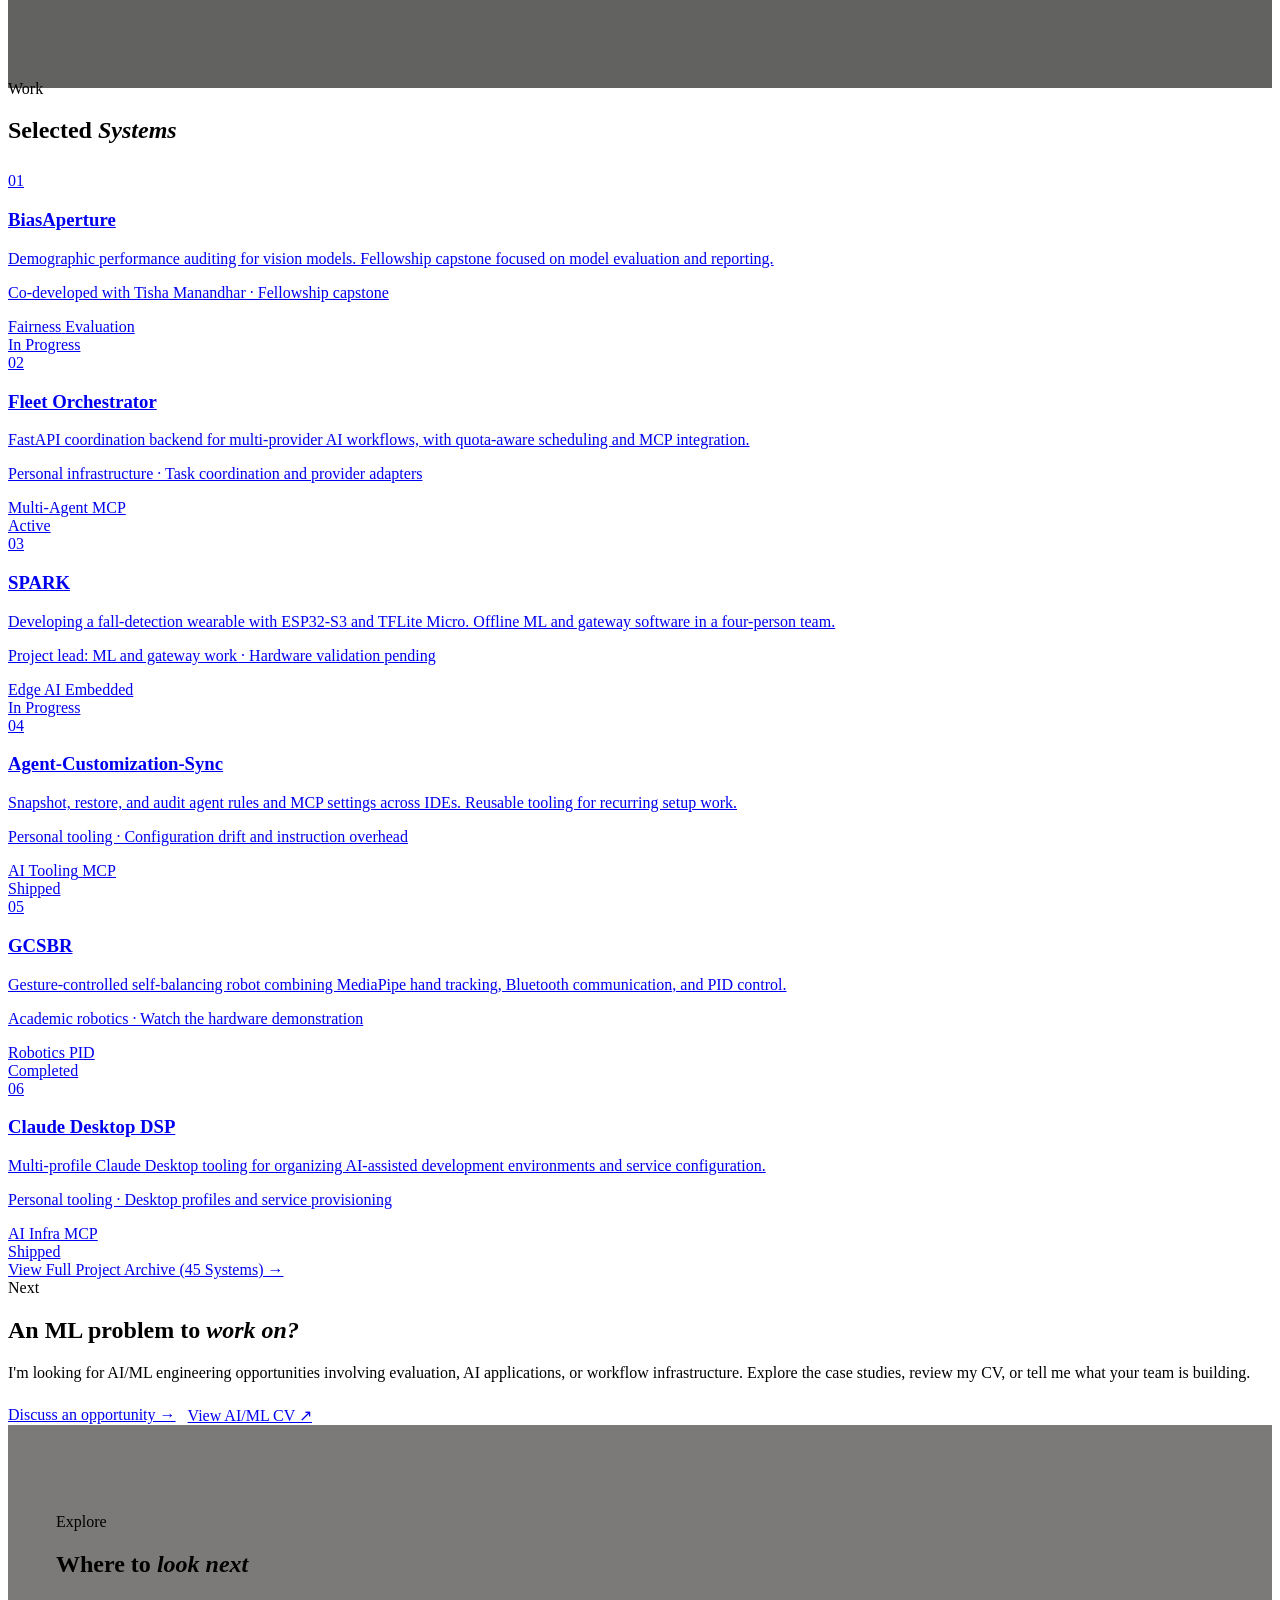
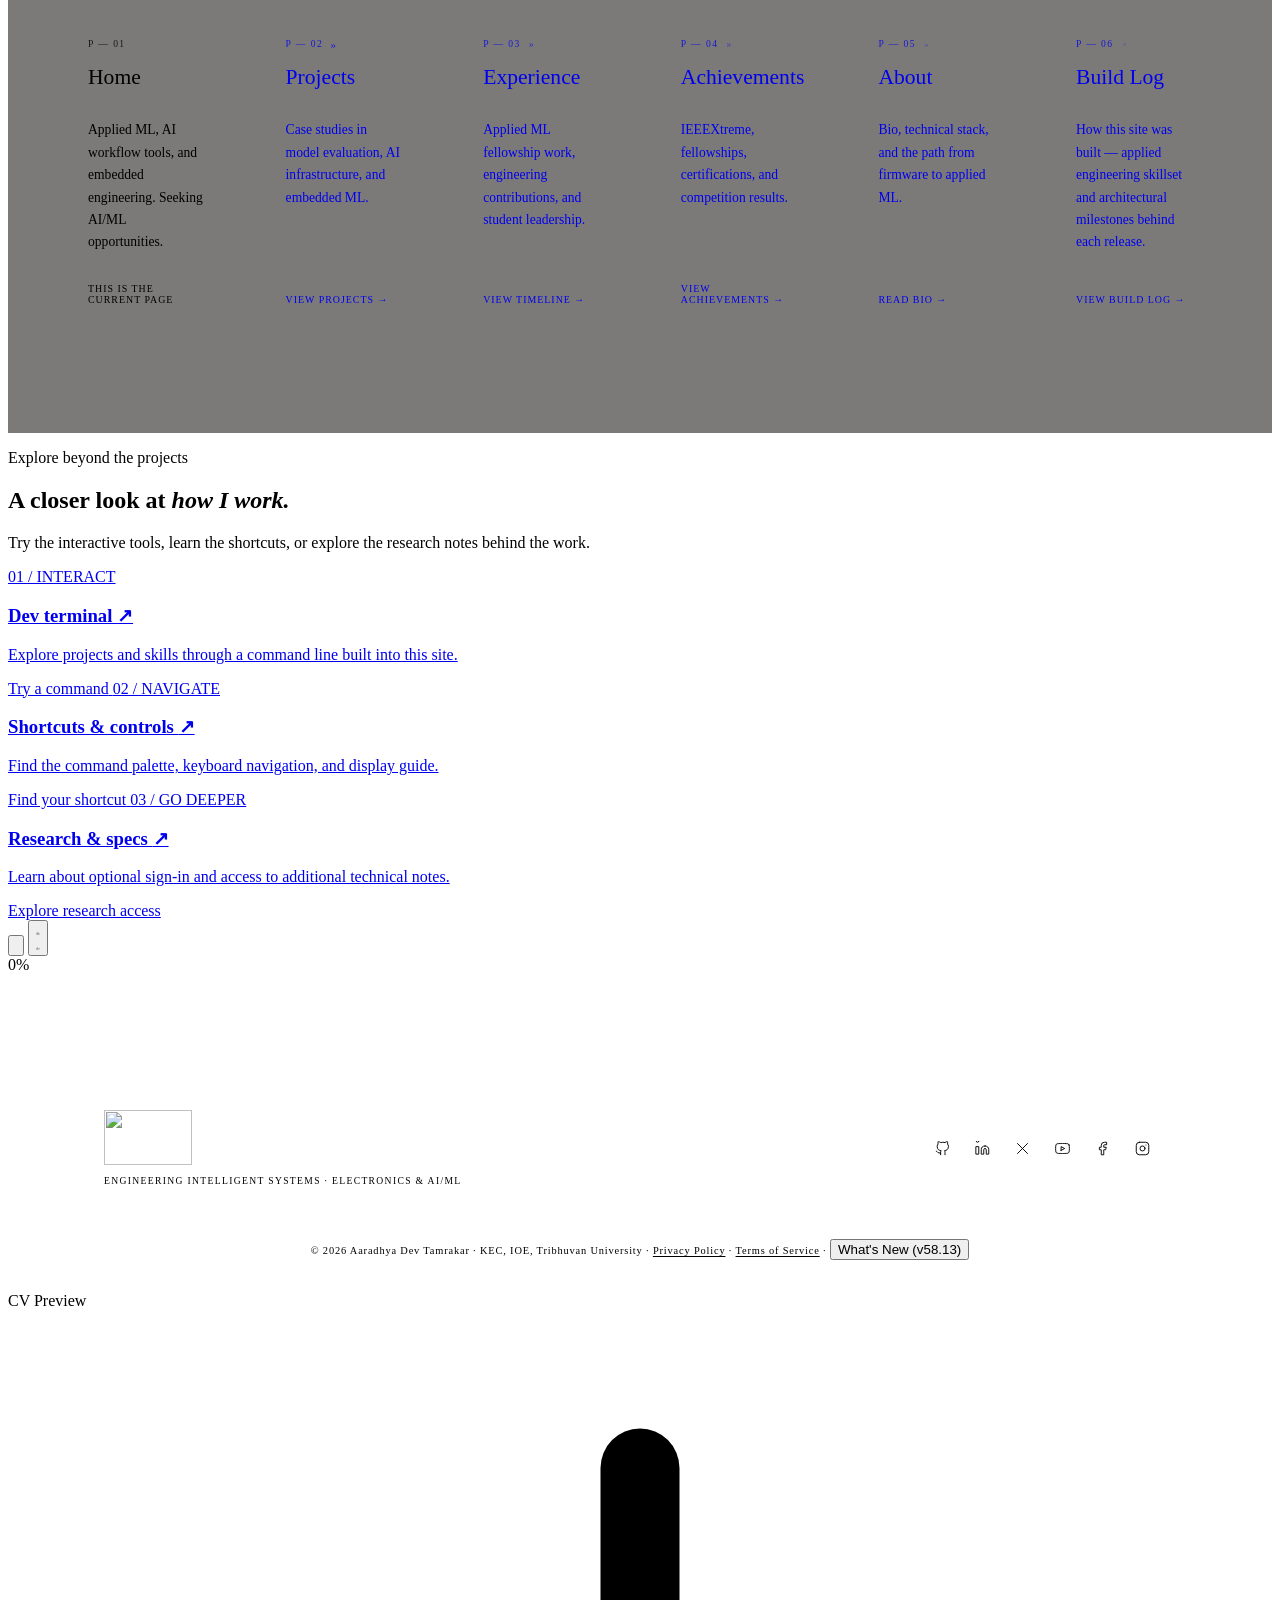
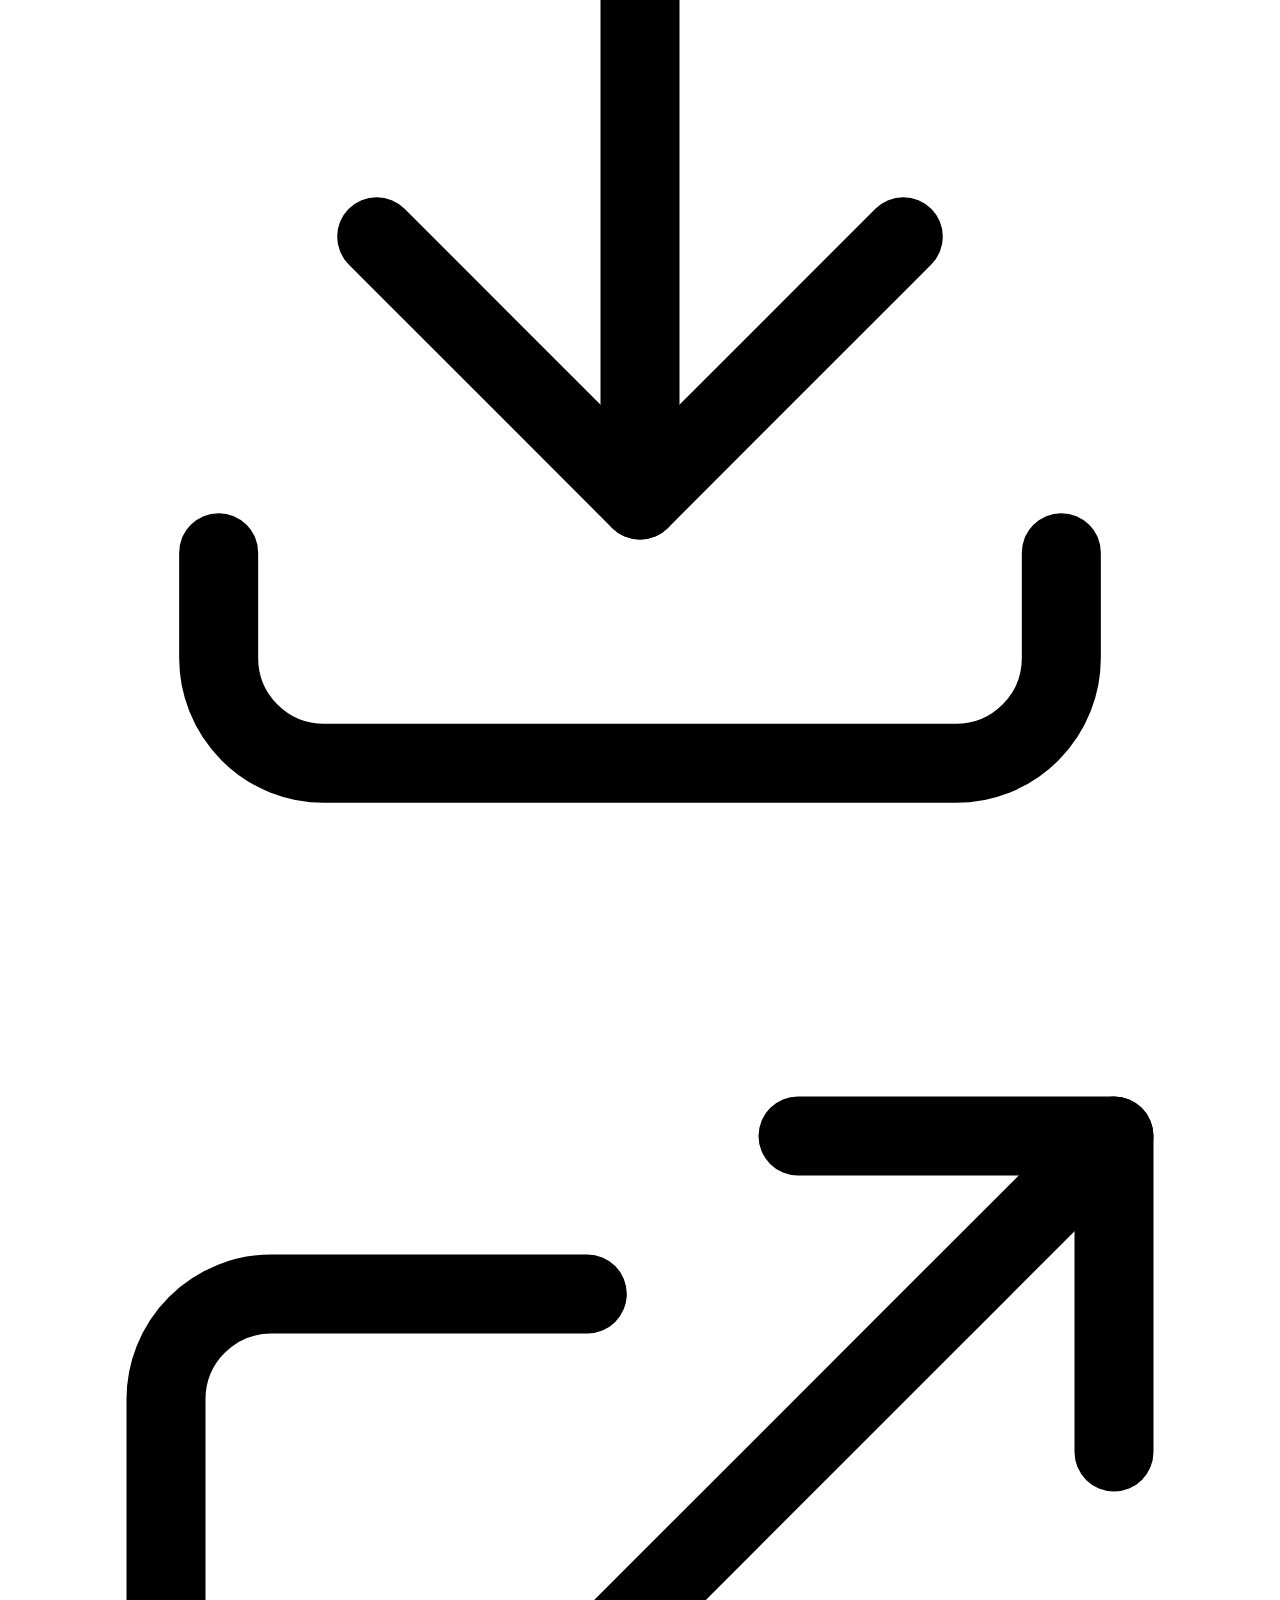
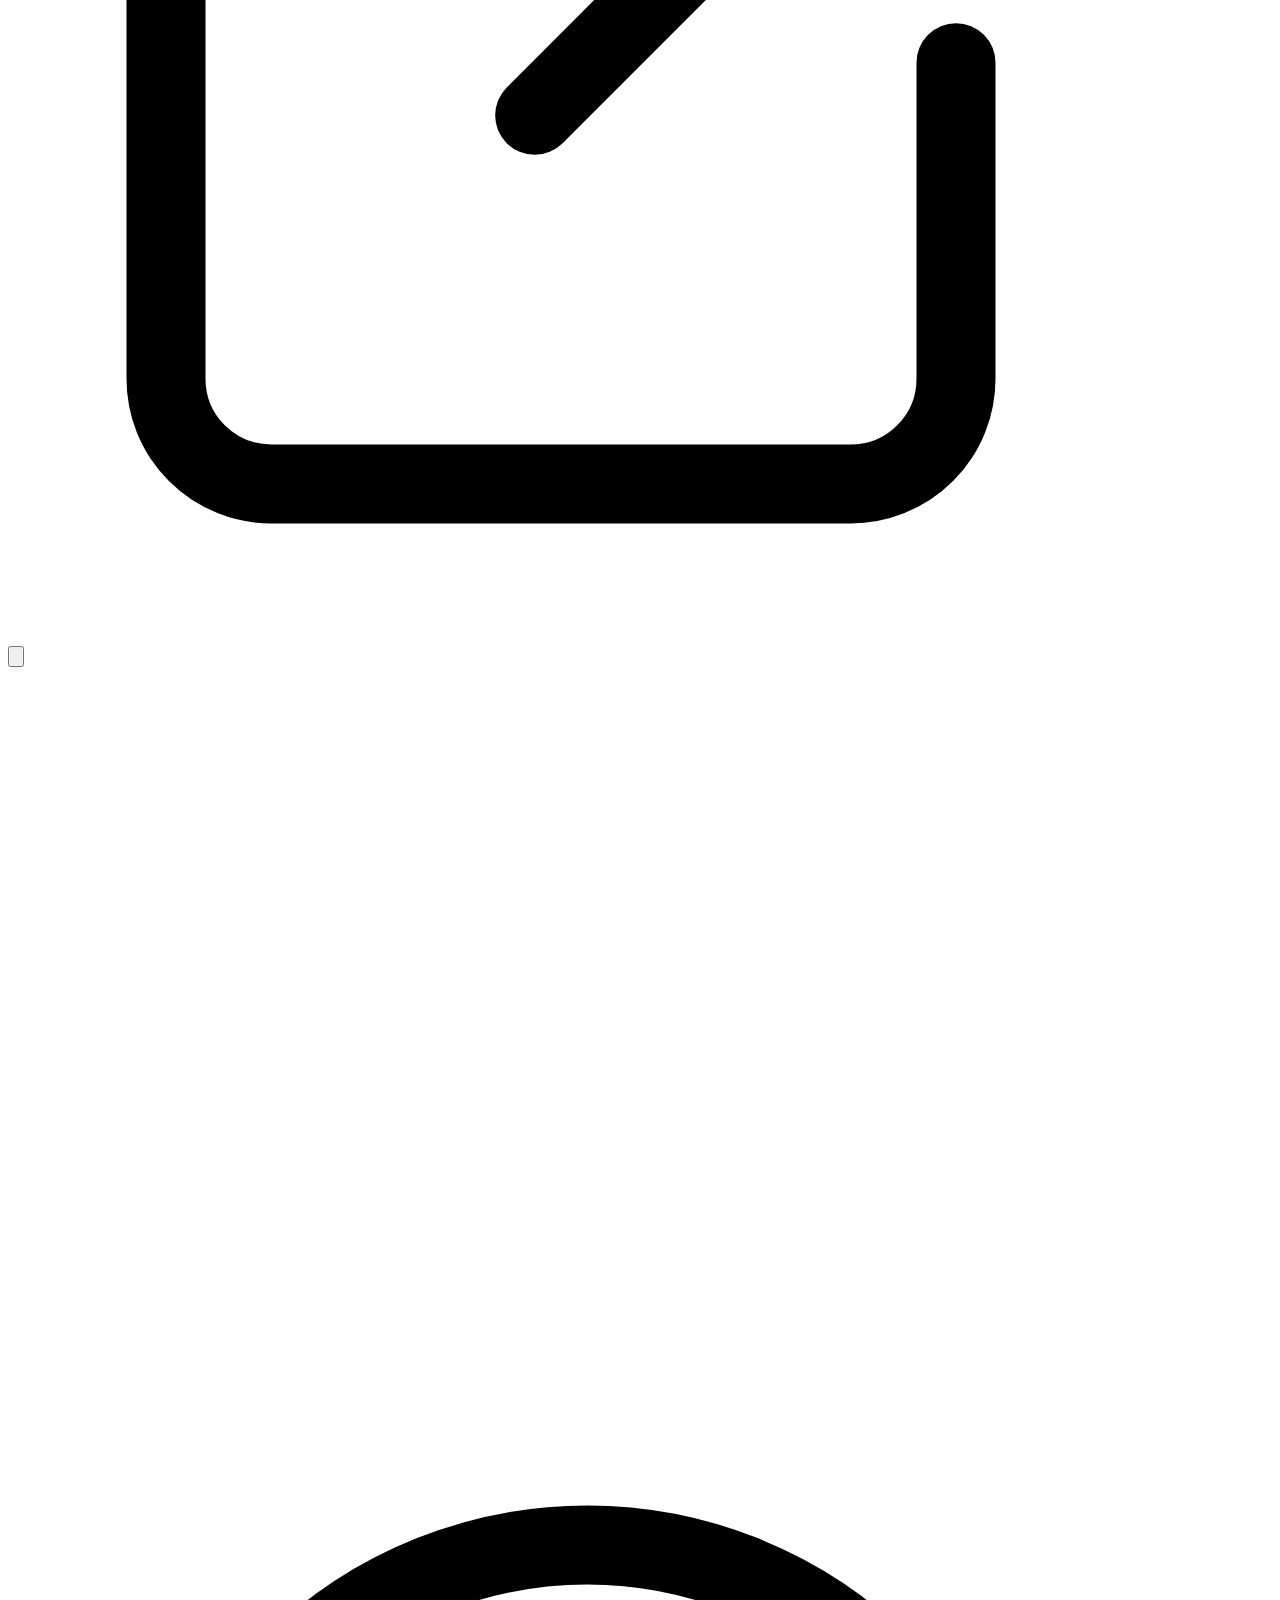
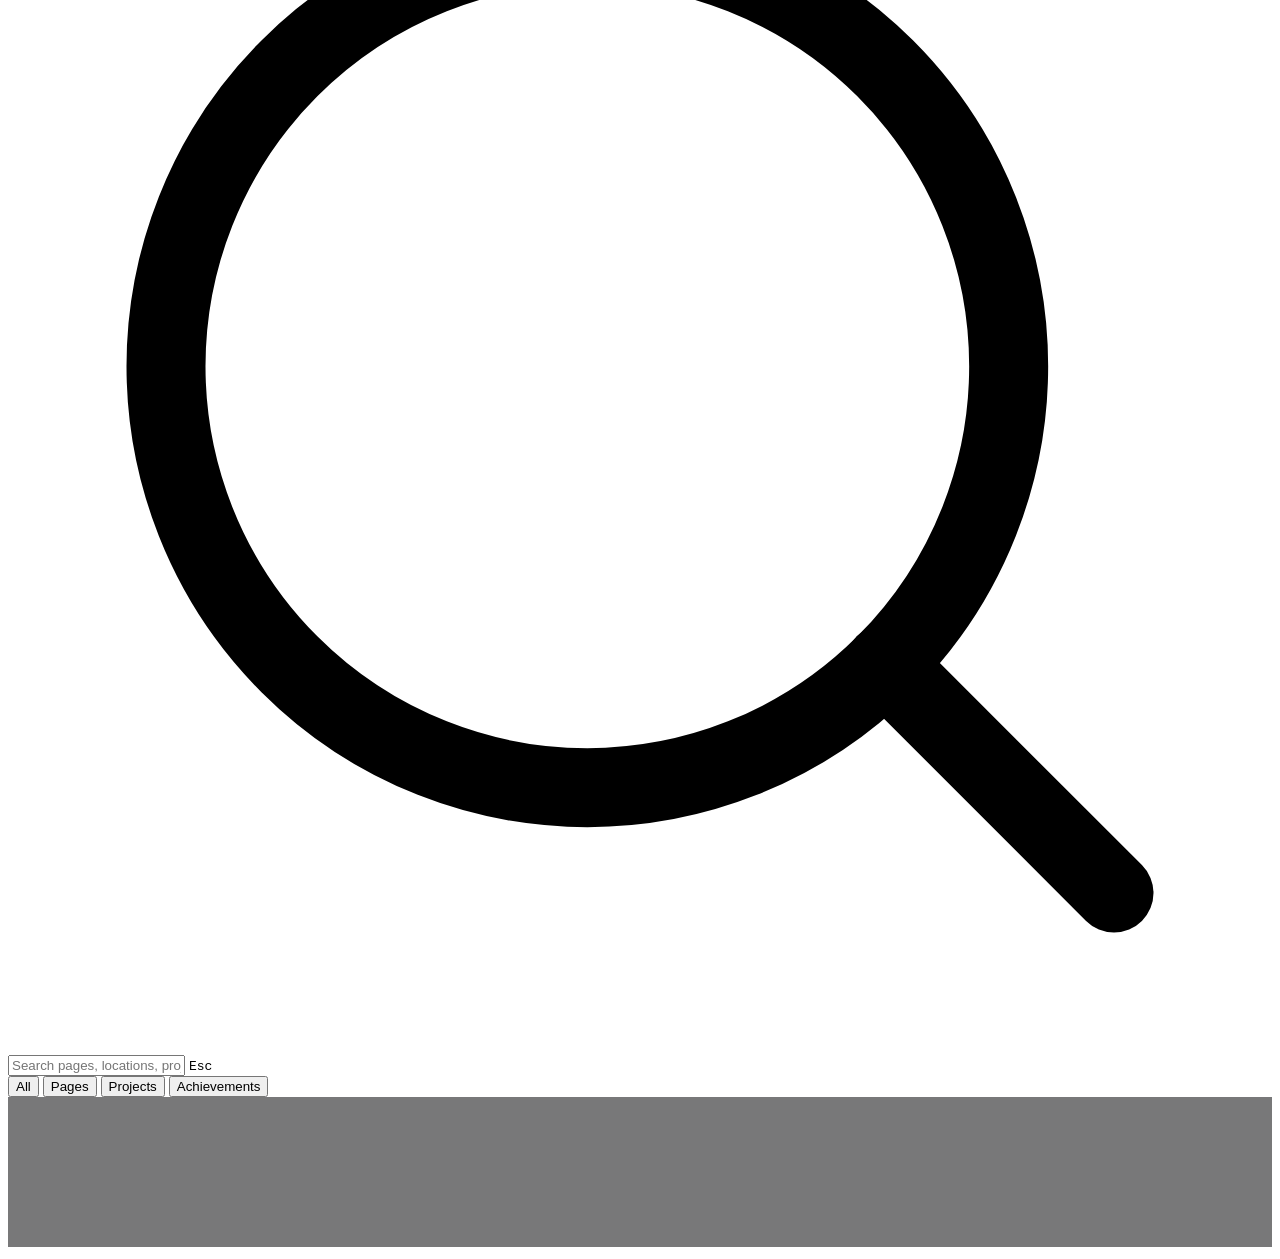
==== commit ac489b08: "docs(about): add Merge IV (Capability & Topology Merge) to Systems Merging Cadence (#58)" ====
--- a/index.html
+++ b/index.html
@@ -3735,7 +3735,7 @@
 
             <span class="term-green">Welcome to Aaradhya Dev Tamrakar's Interactive Developer Terminal
 
-              (v58.12).</span><br />
+              (v58.13).</span><br />
 
             Type <span class="term-gold">'help'</span> or click the preset buttons above to explore.
 
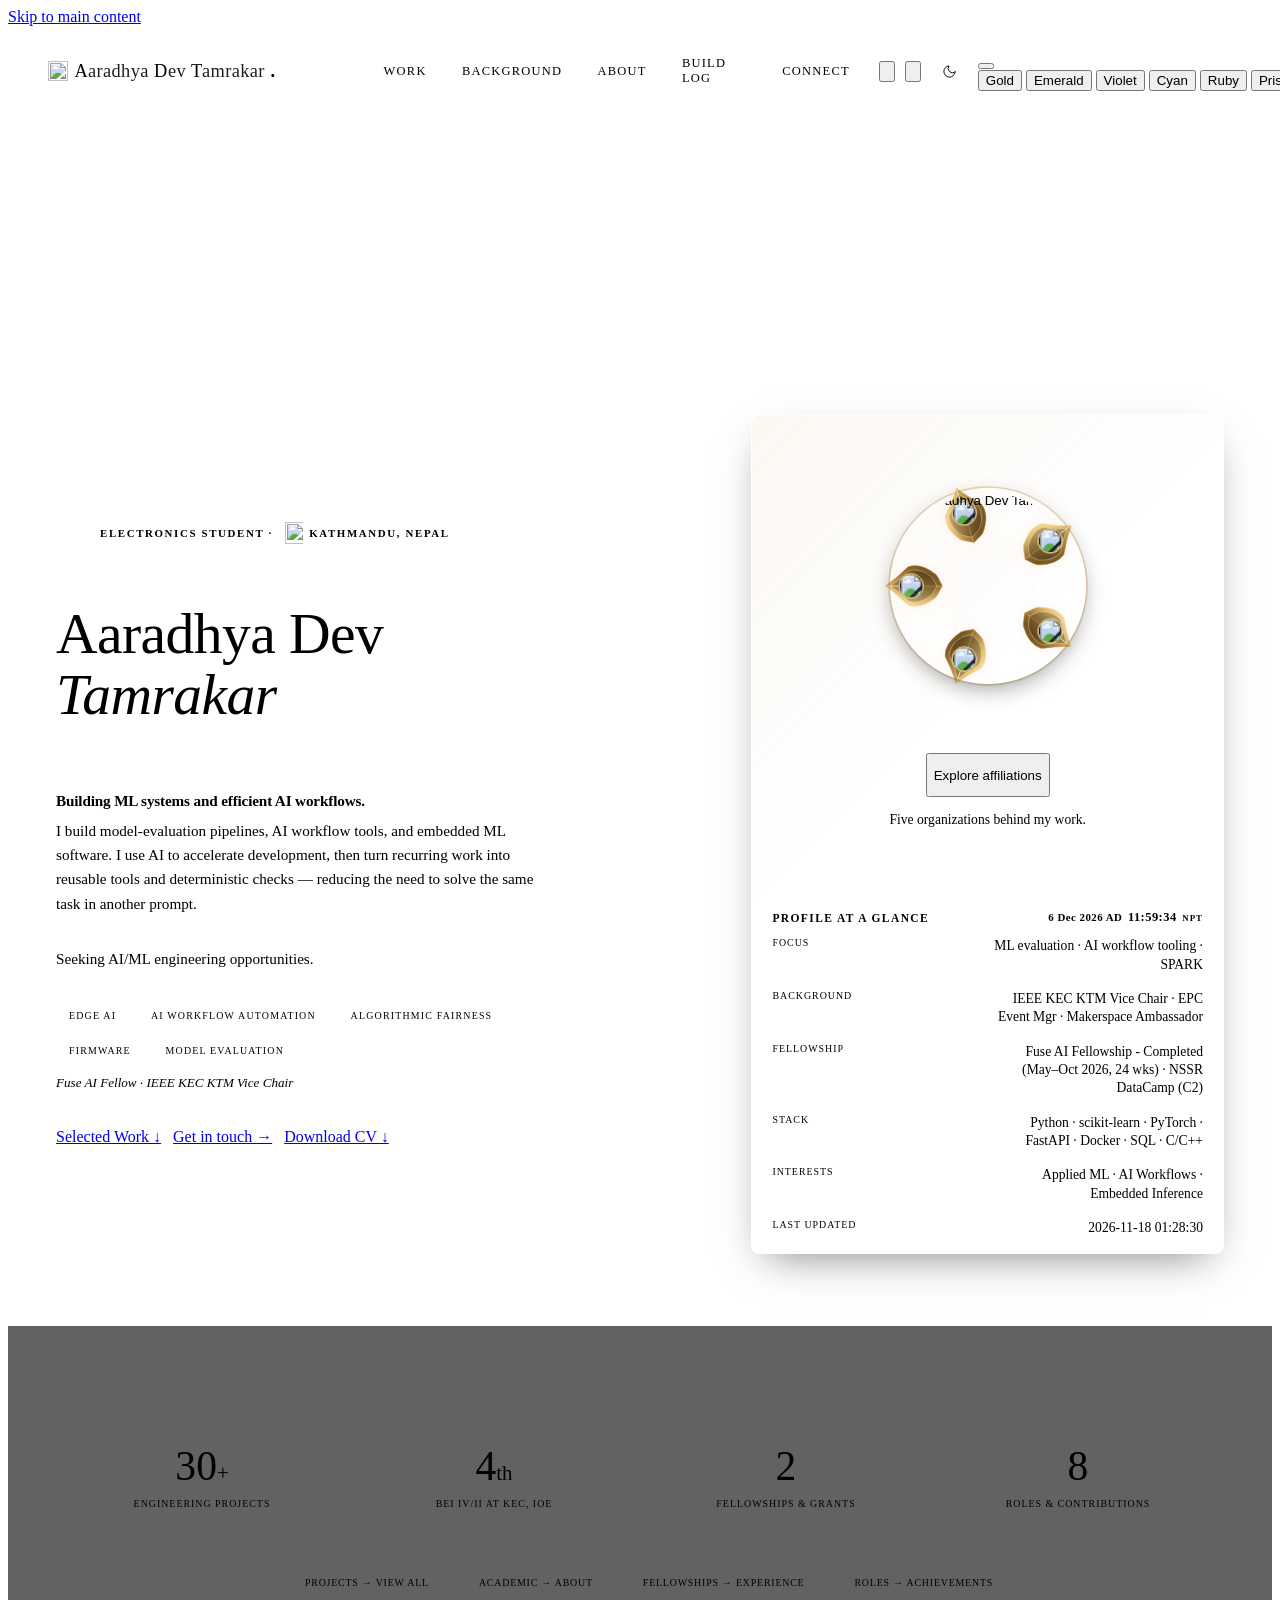
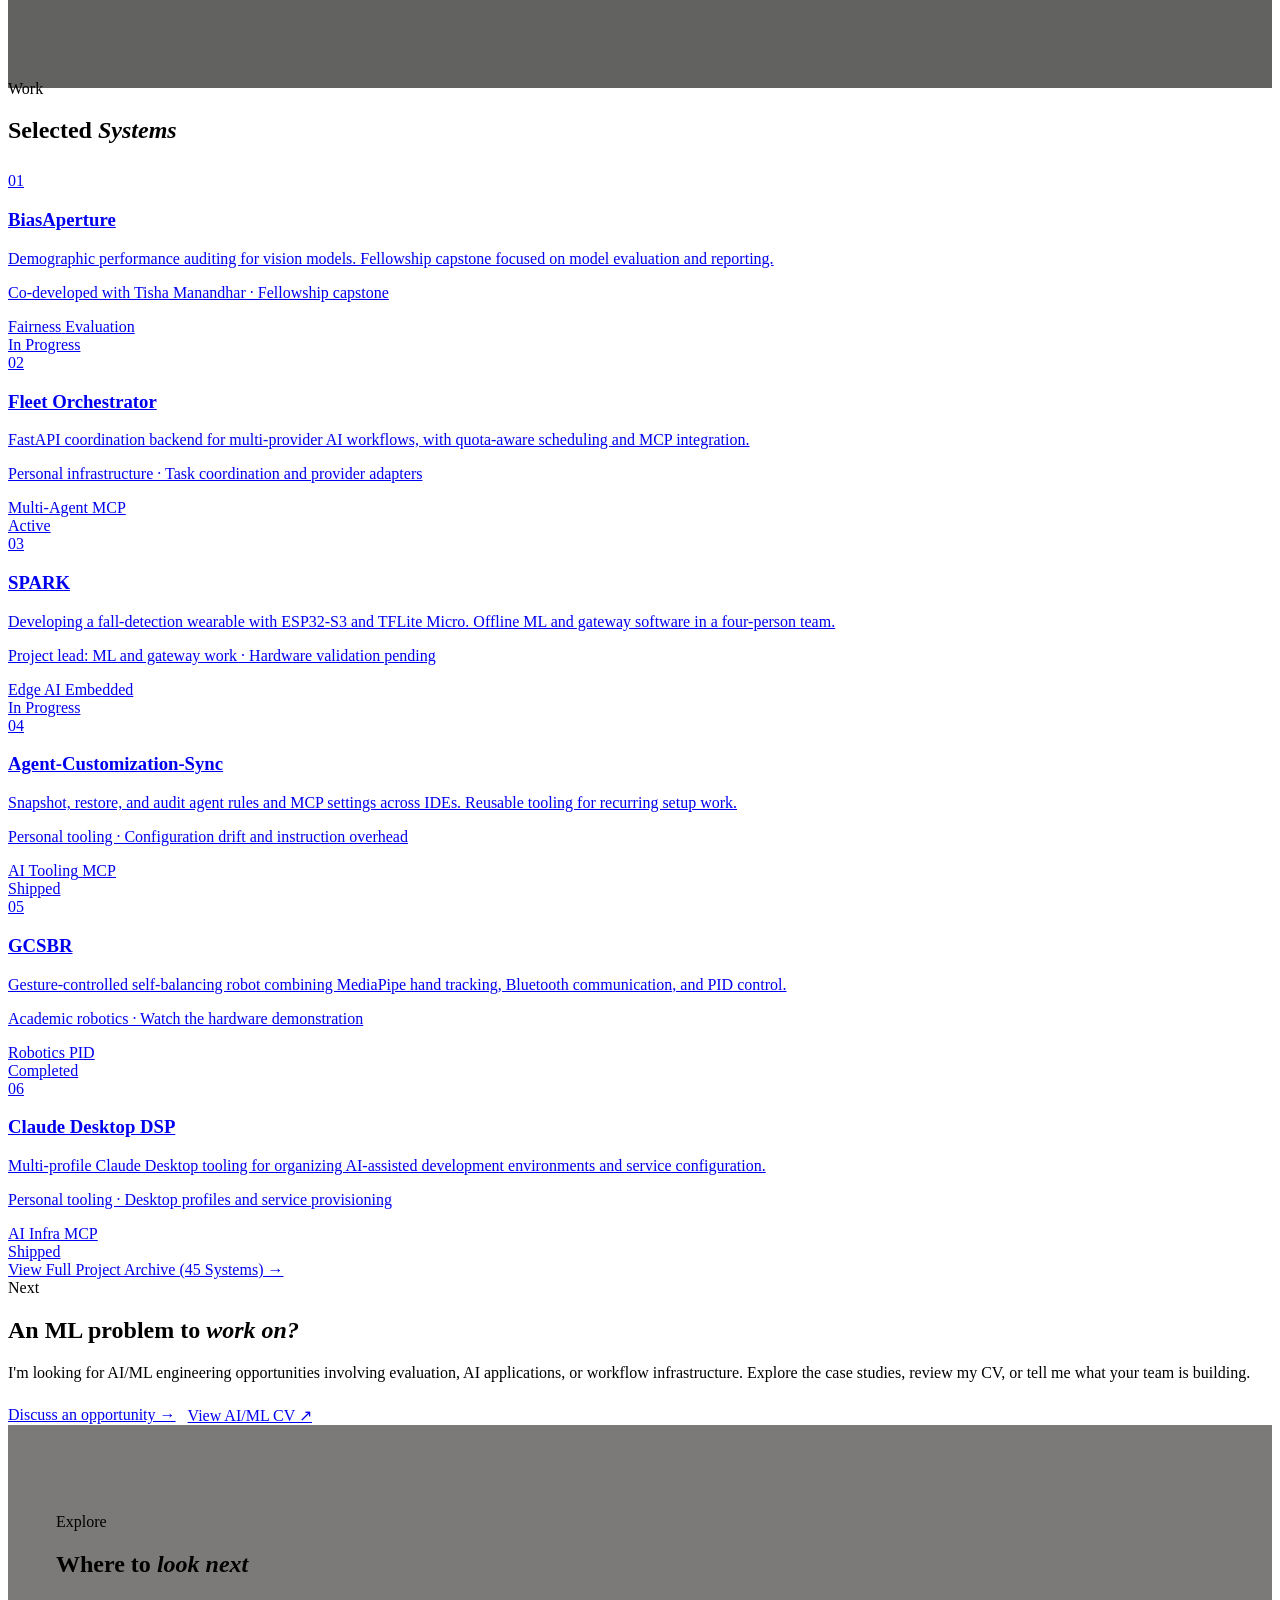
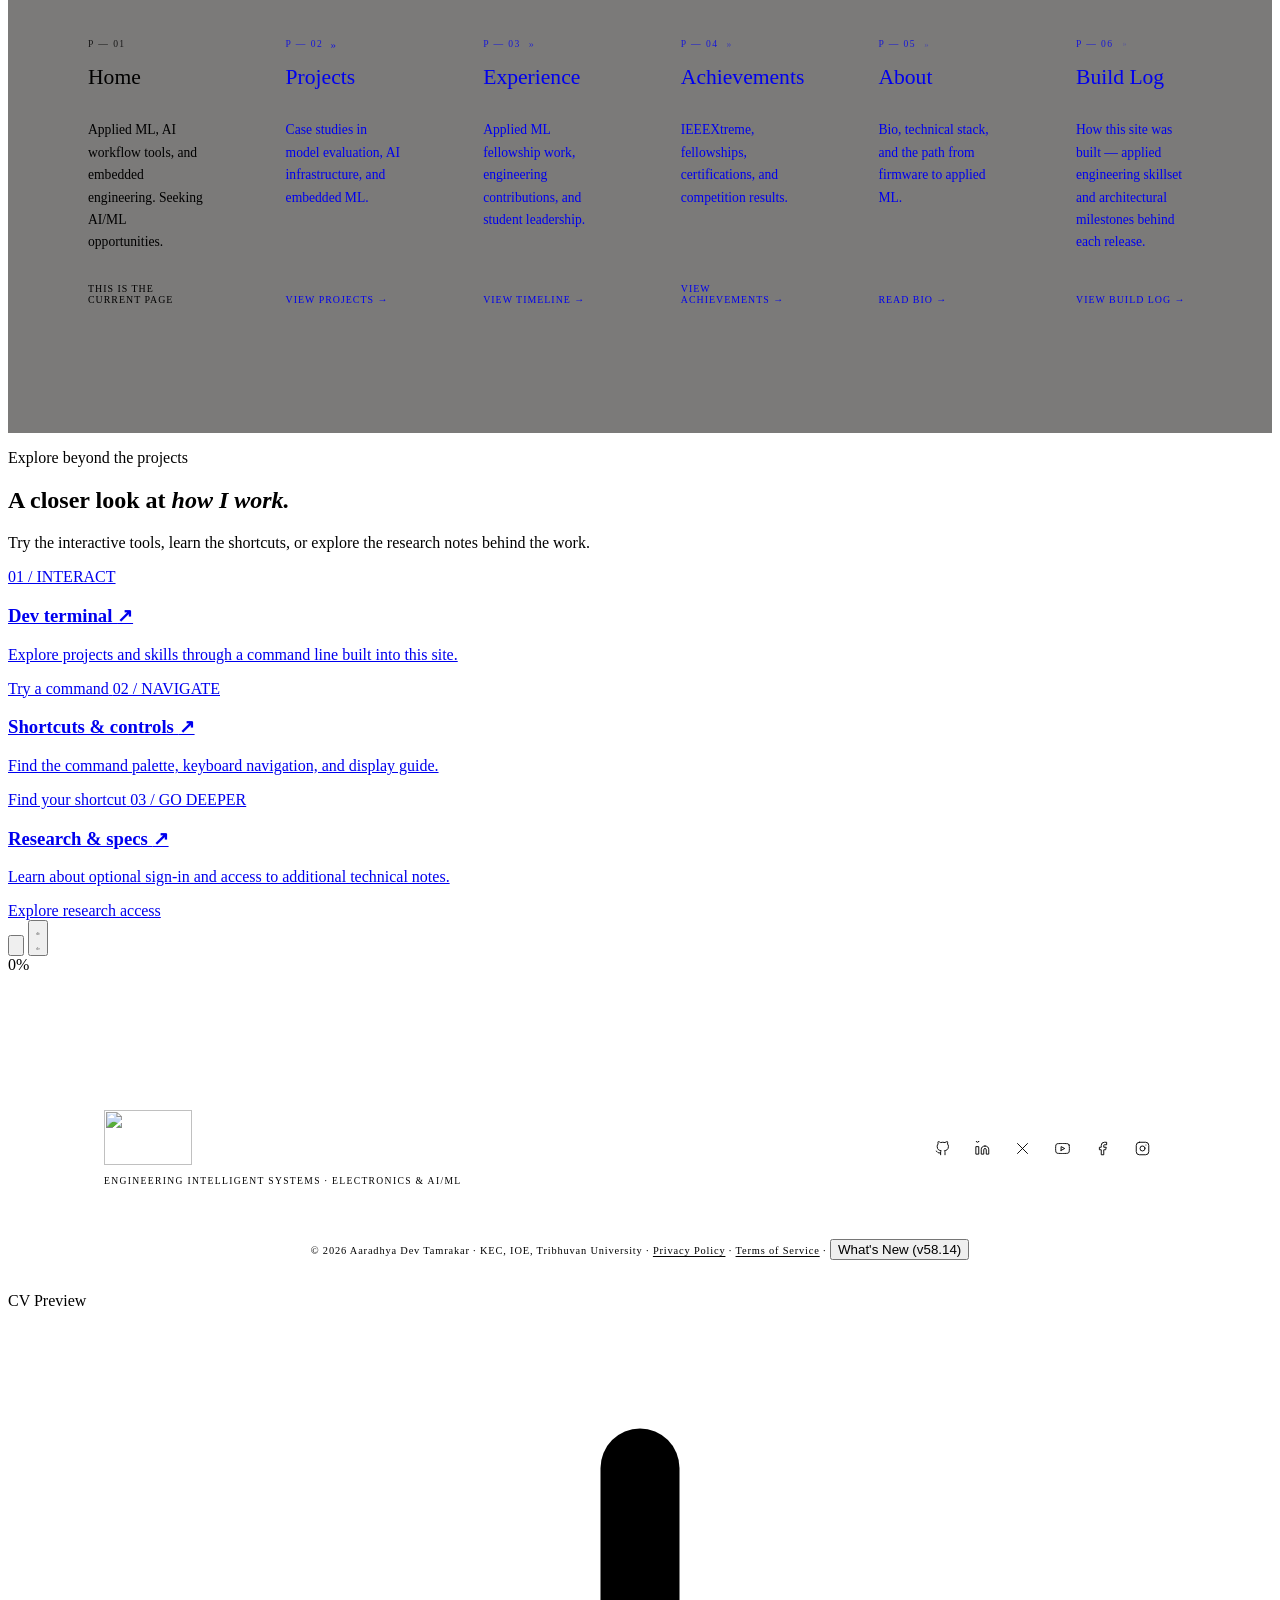
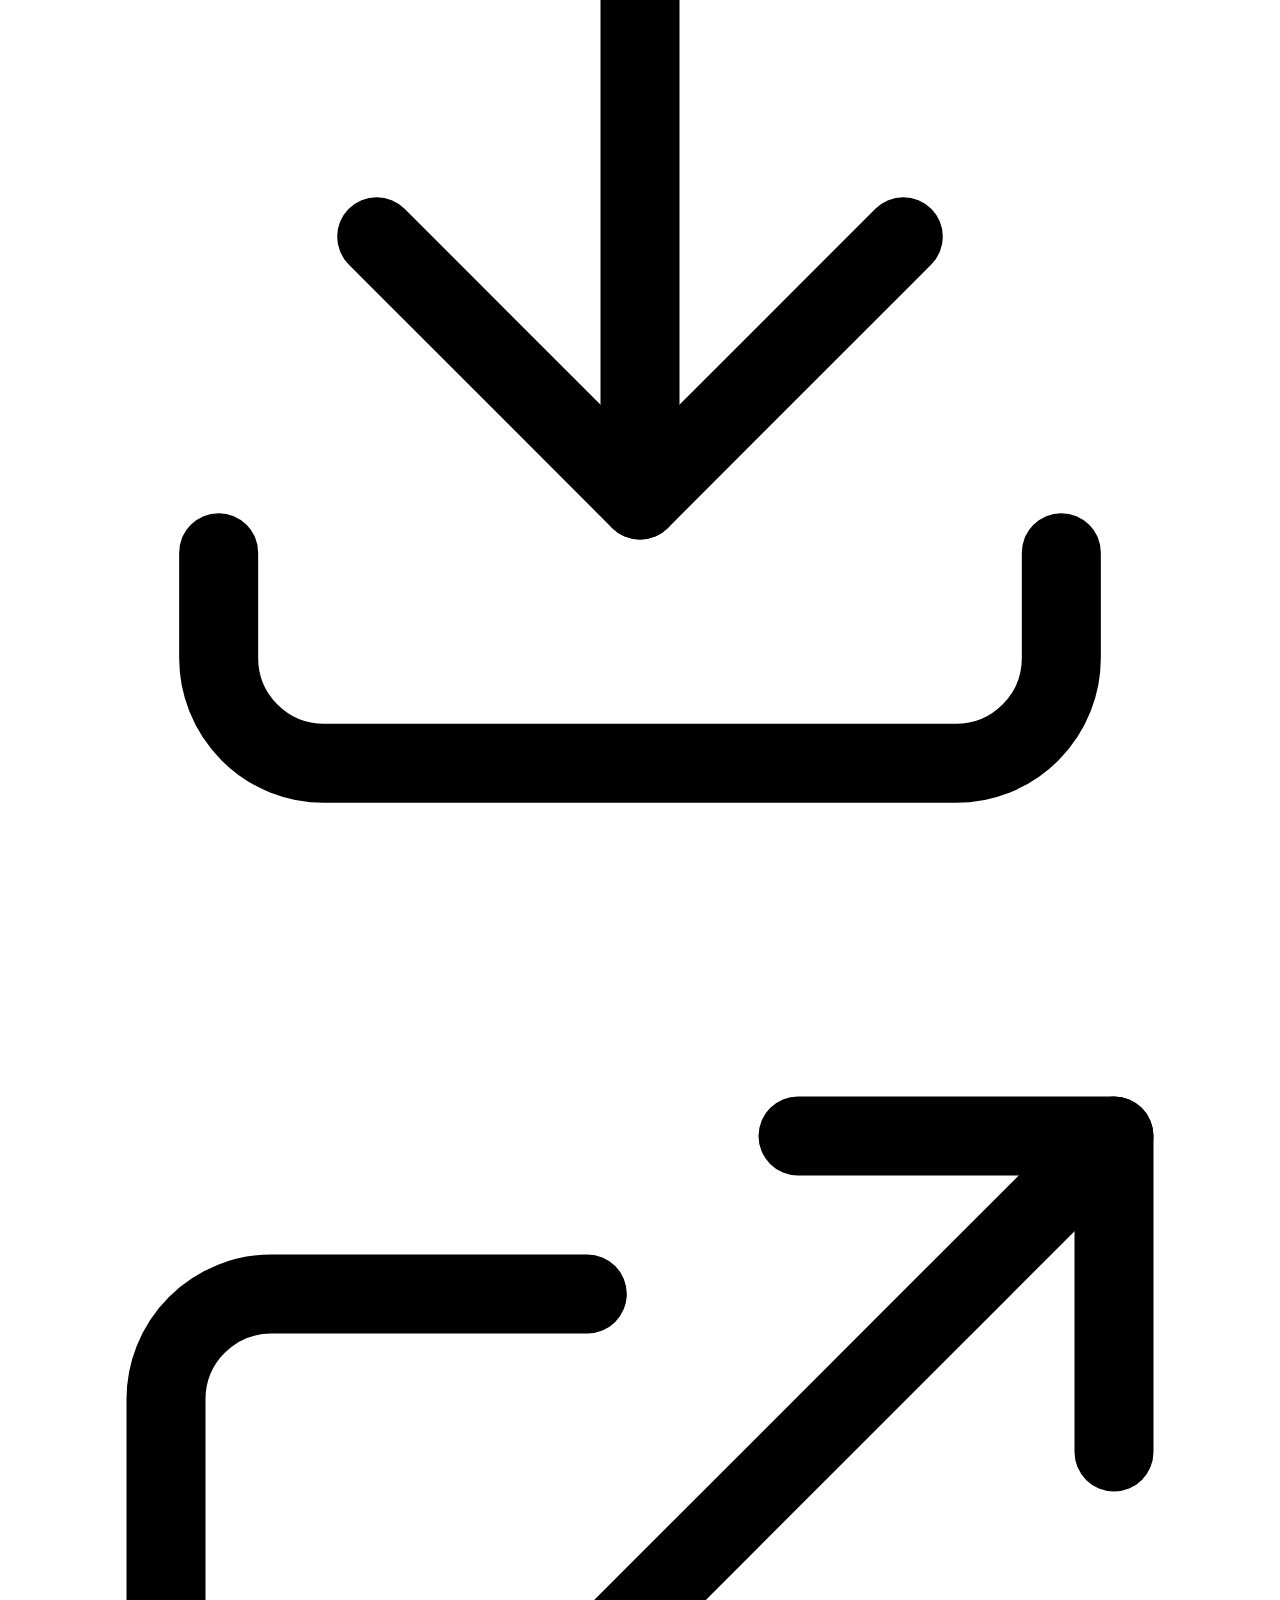
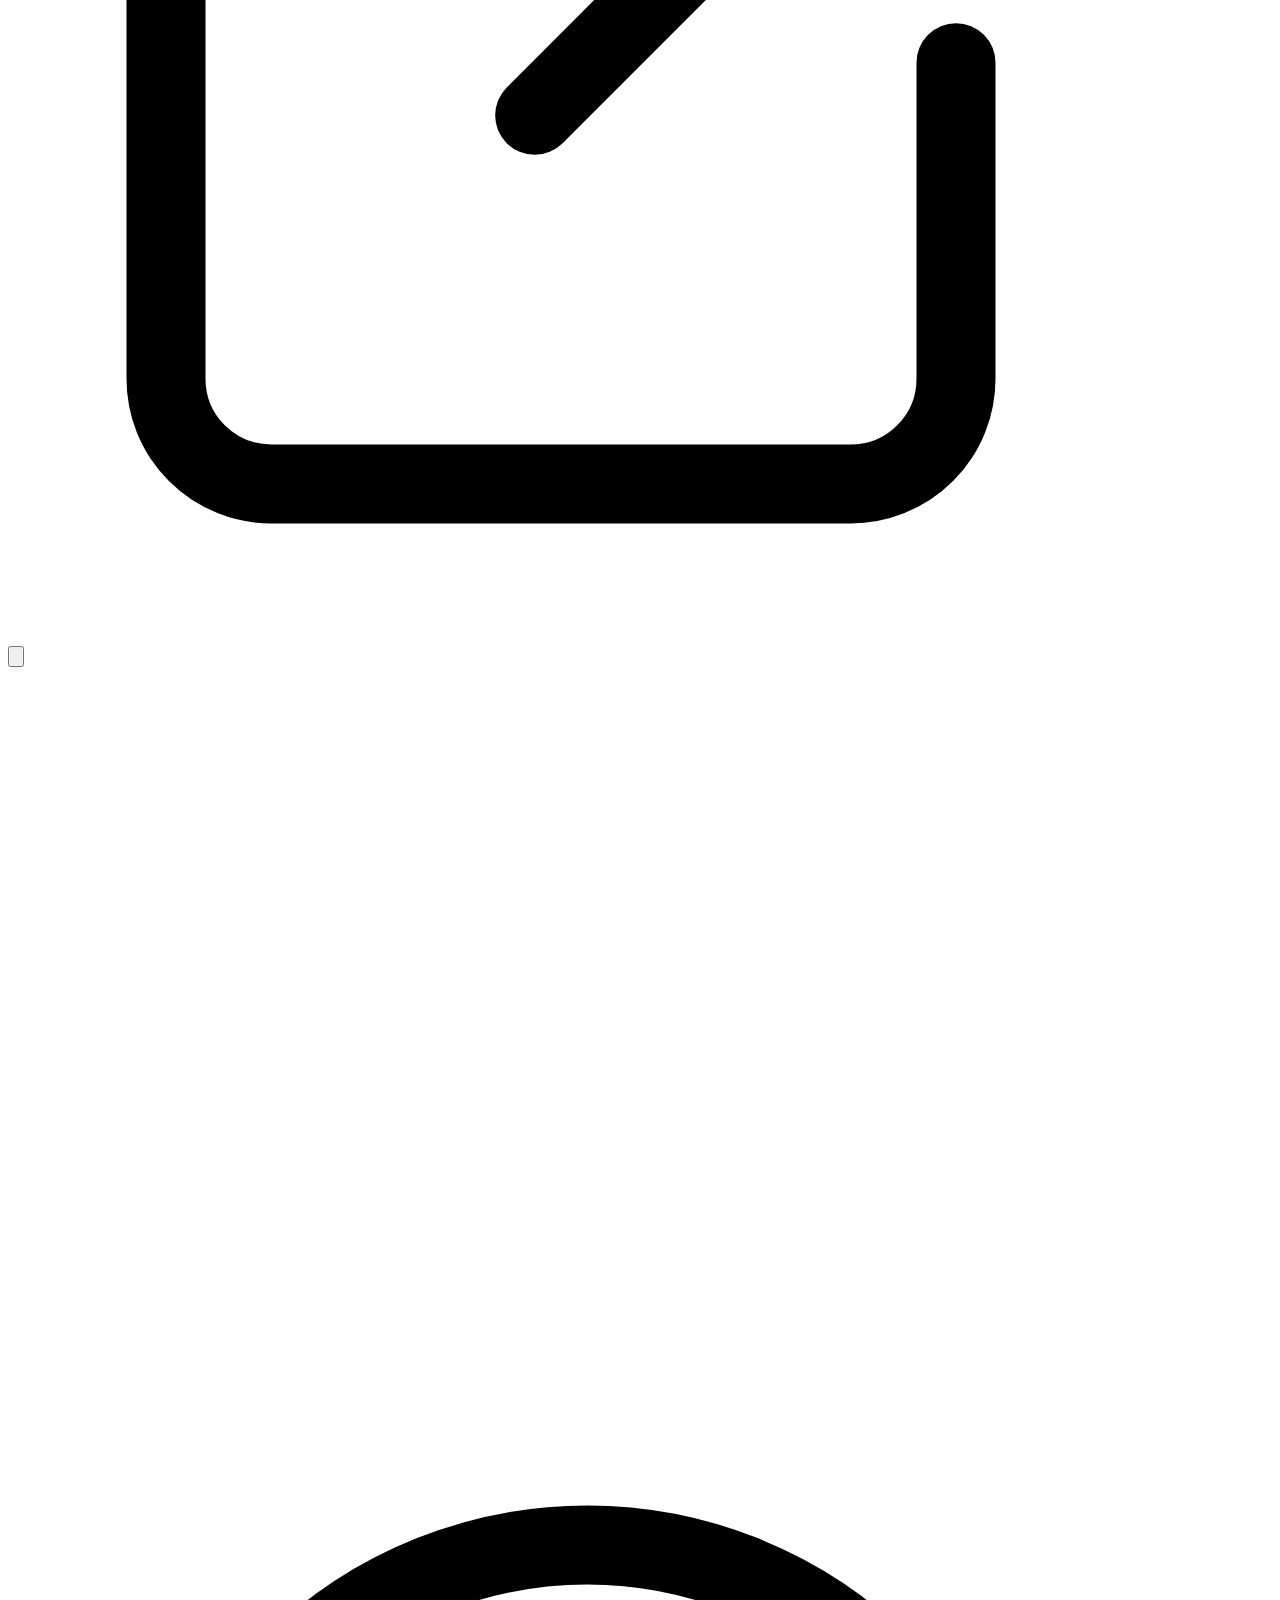
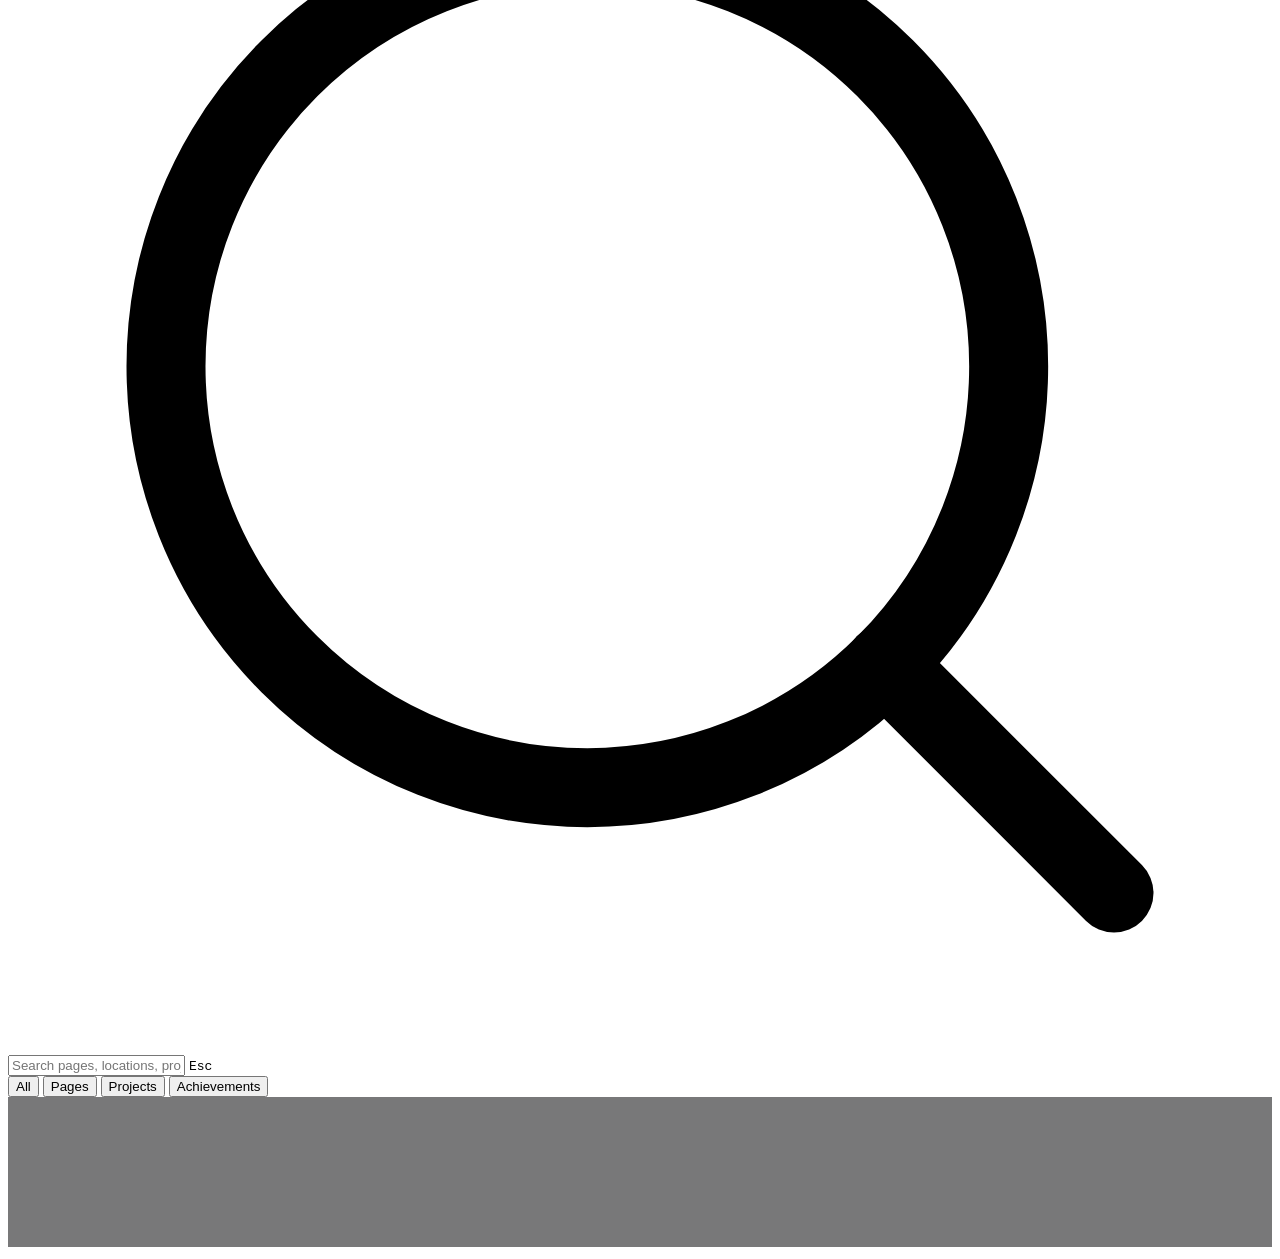
==== commit 83f72f44: "feat(cv): overhaul general CV and reconcile all presets to 2026-11-19 (#61)" ====
--- a/index.html
+++ b/index.html
@@ -3735,7 +3735,7 @@
 
             <span class="term-green">Welcome to Aaradhya Dev Tamrakar's Interactive Developer Terminal
 
-              (v58.13).</span><br />
+              (v58.14).</span><br />
 
             Type <span class="term-gold">'help'</span> or click the preset buttons above to explore.
 
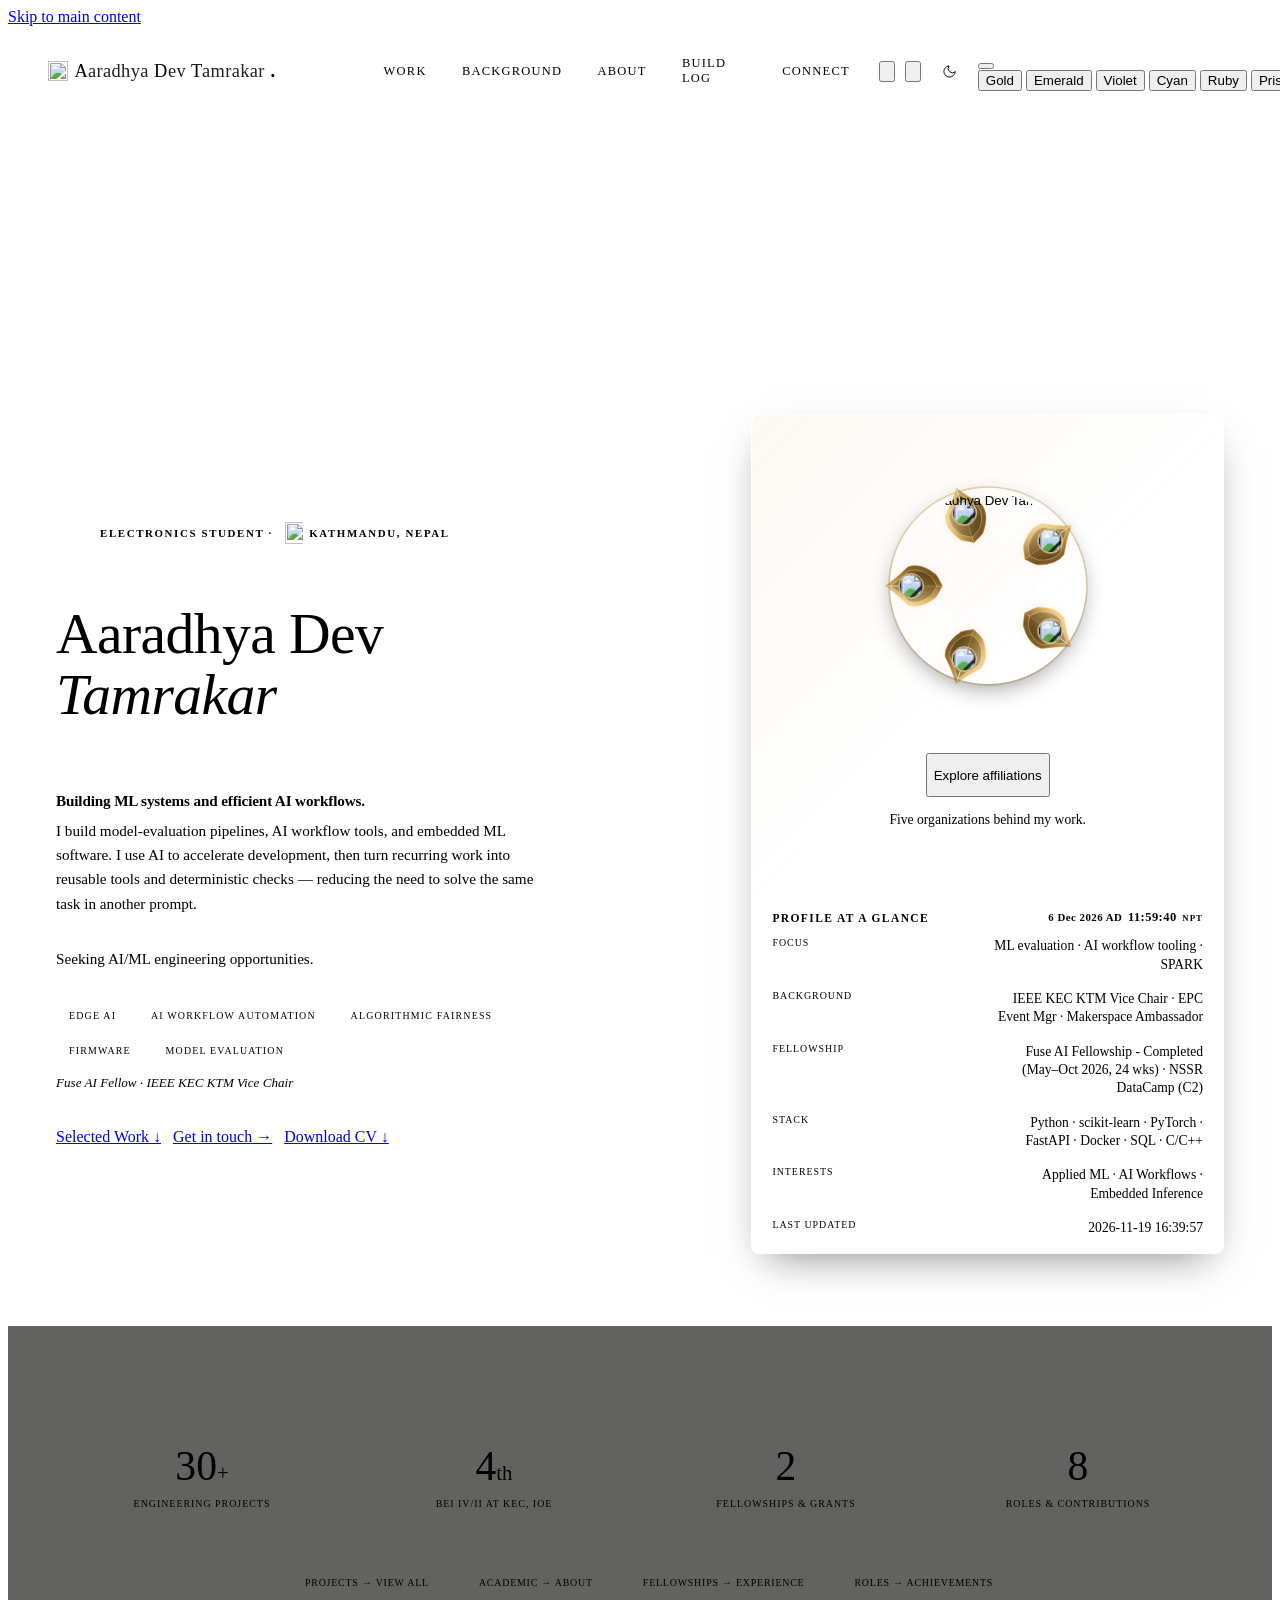
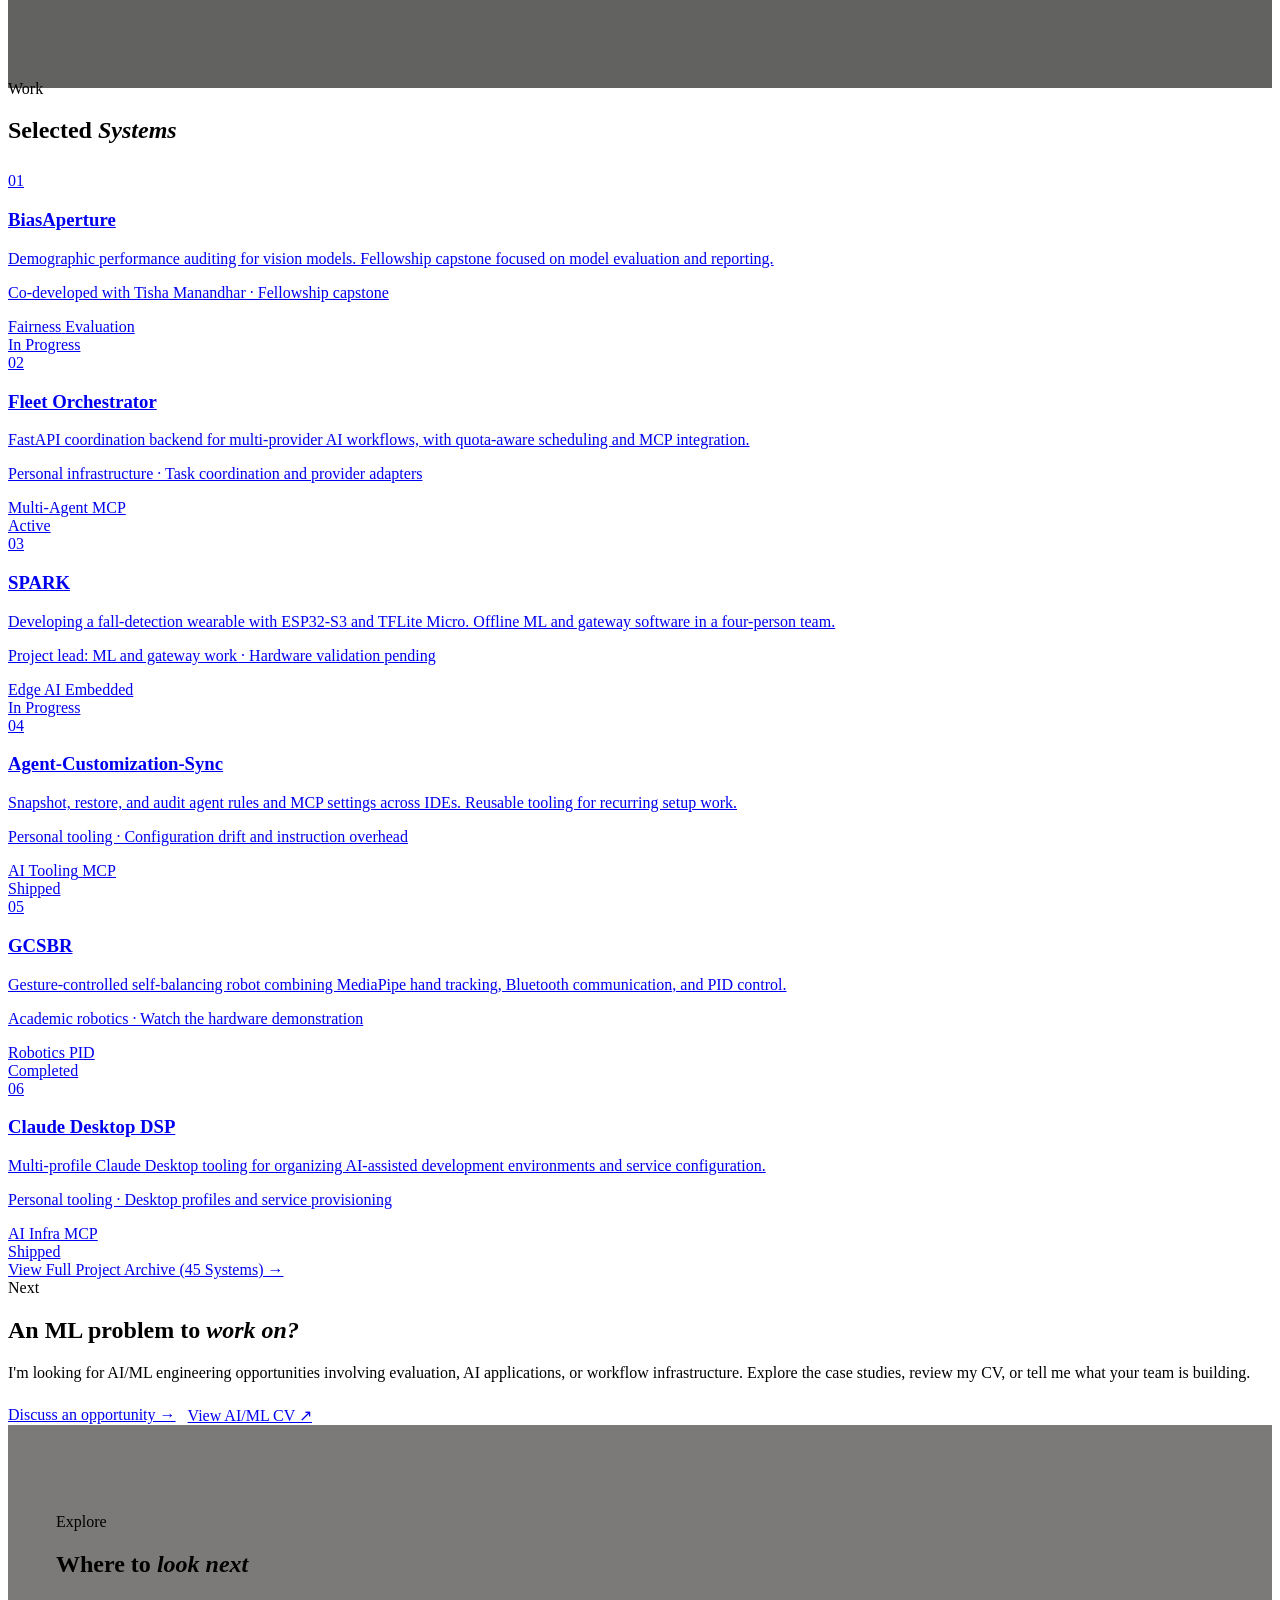
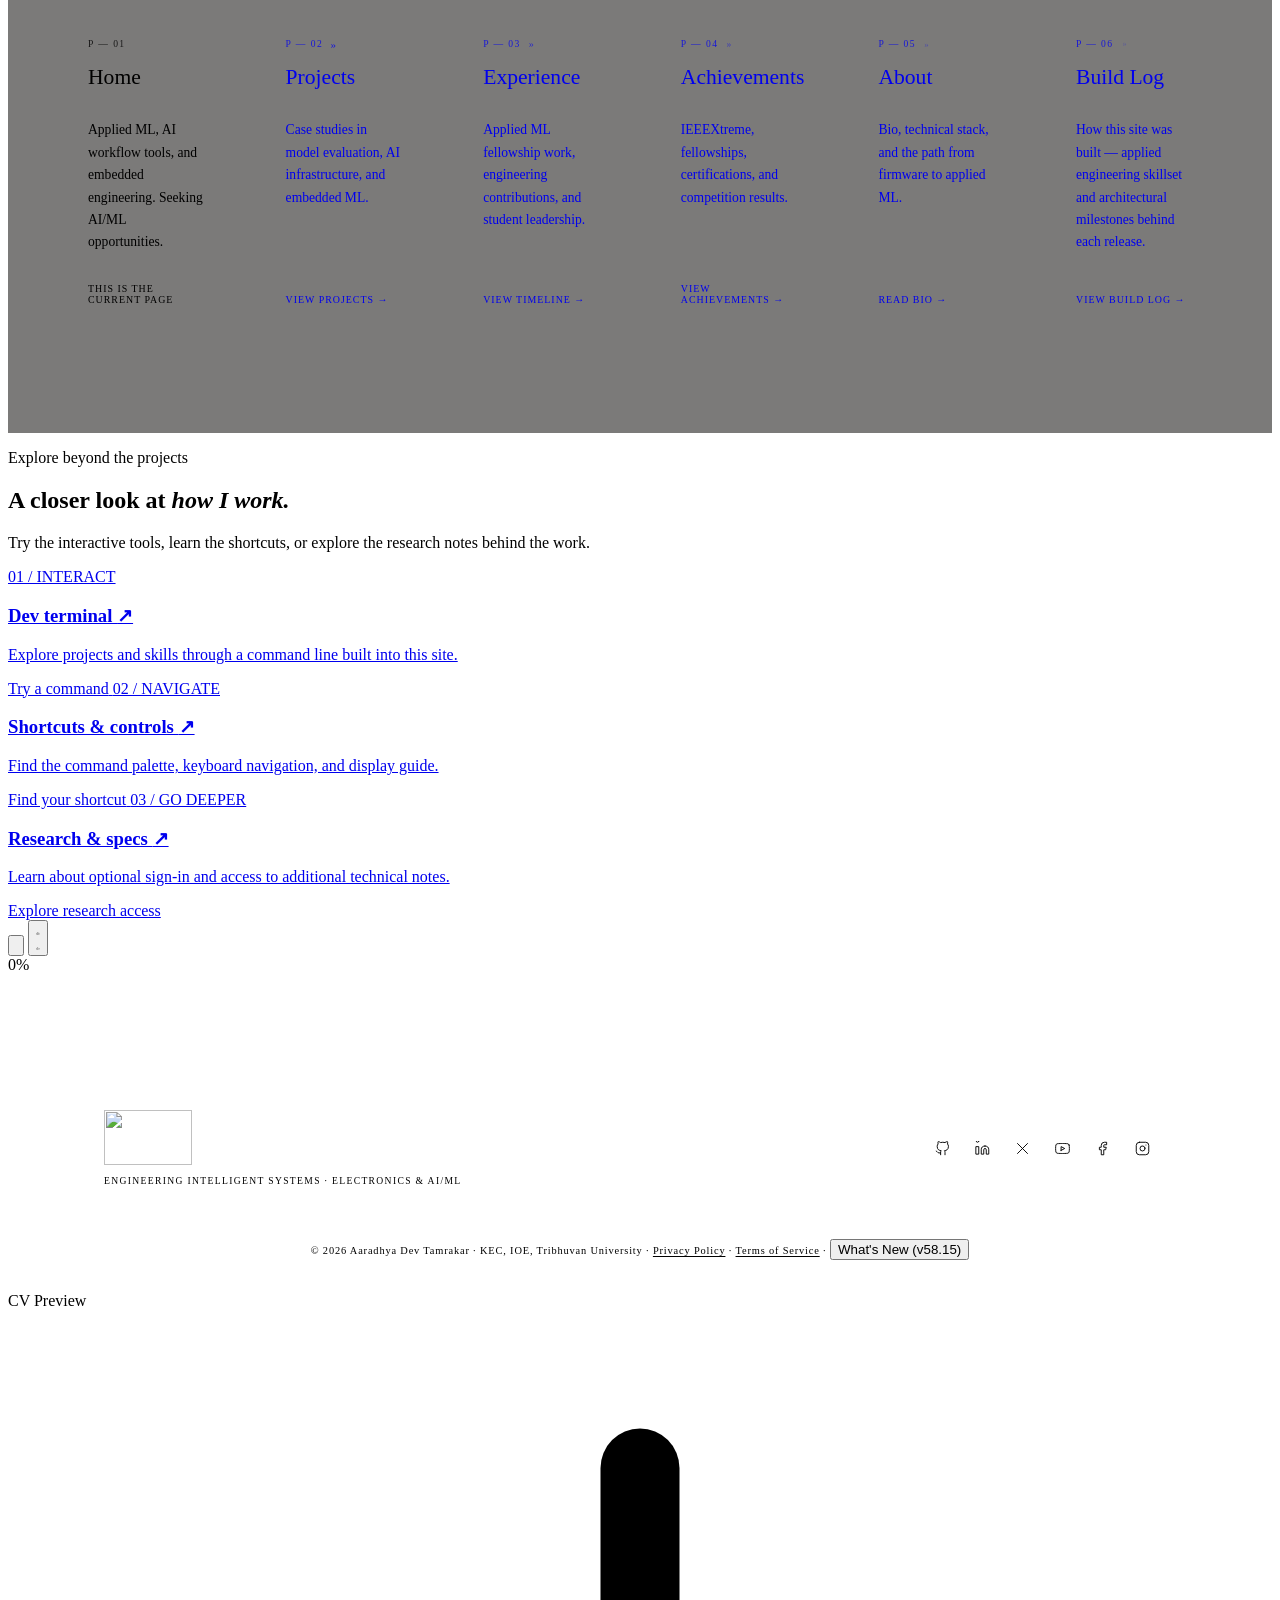
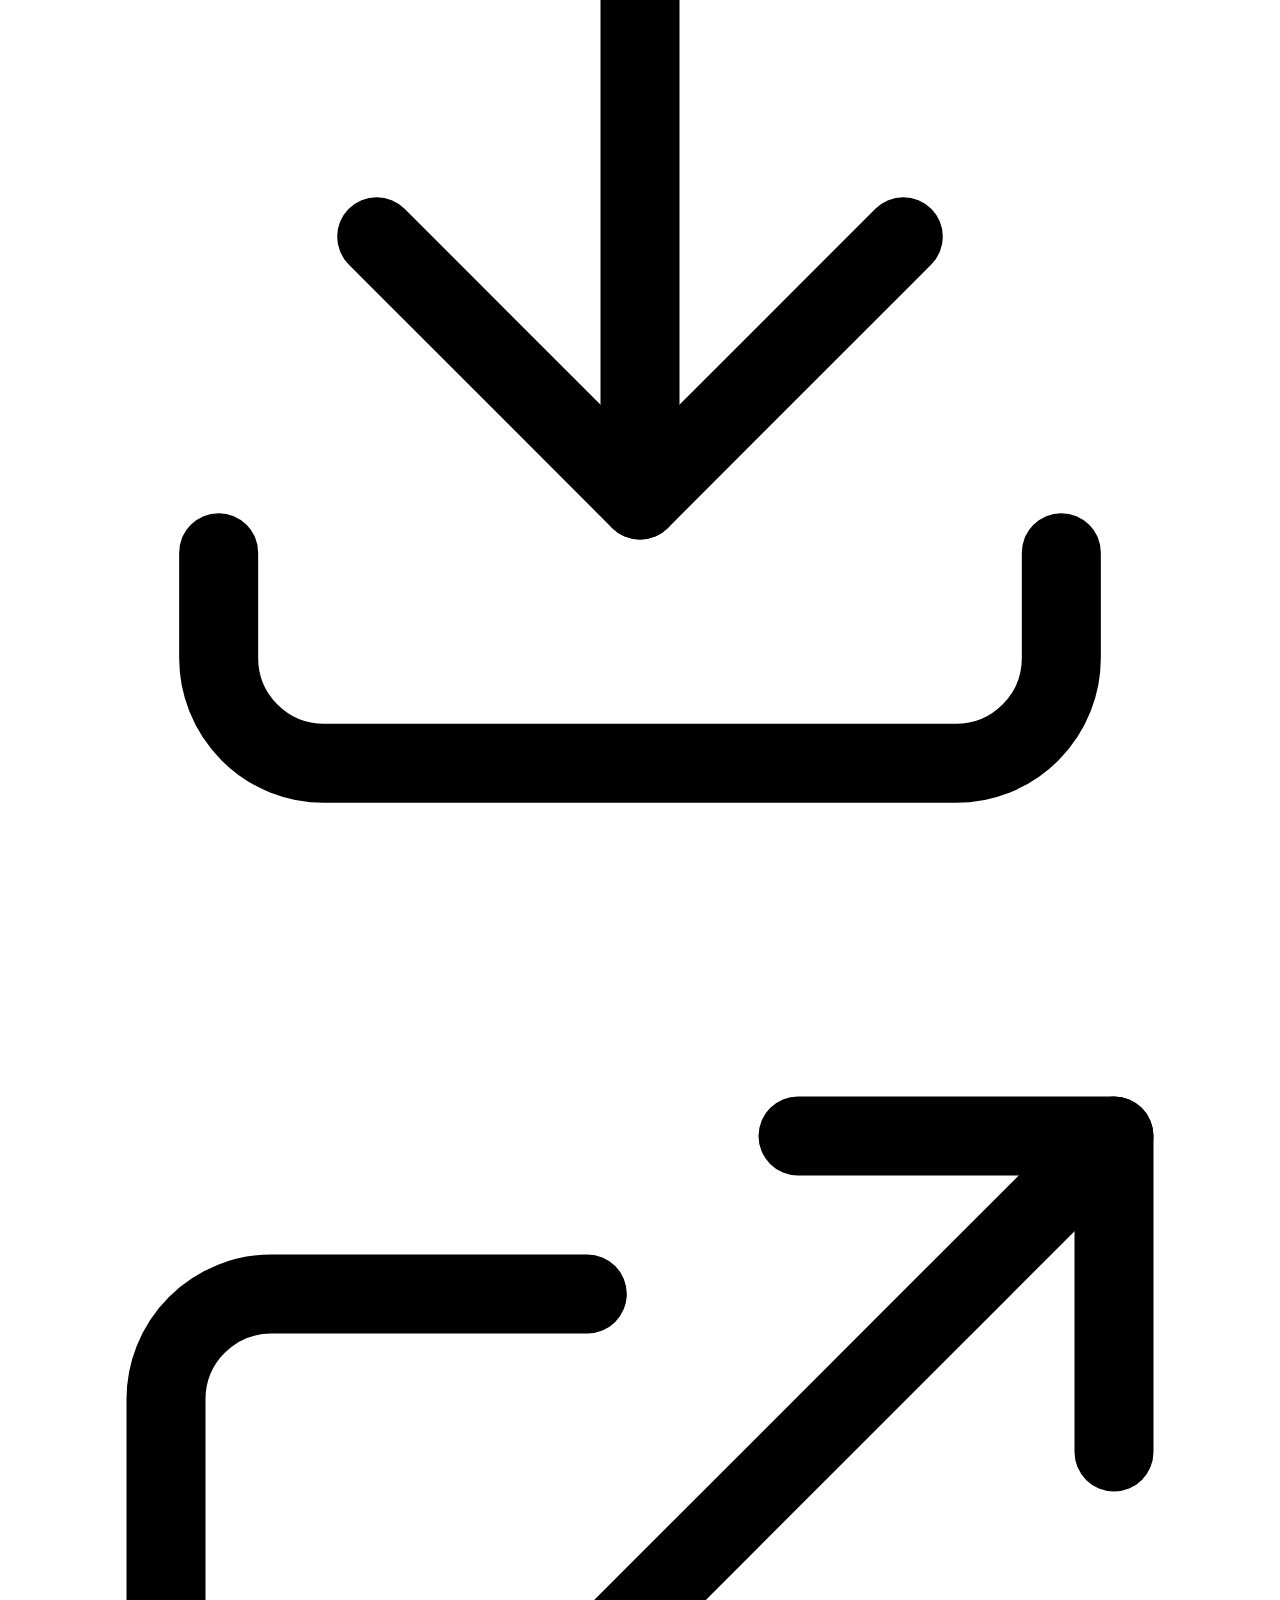
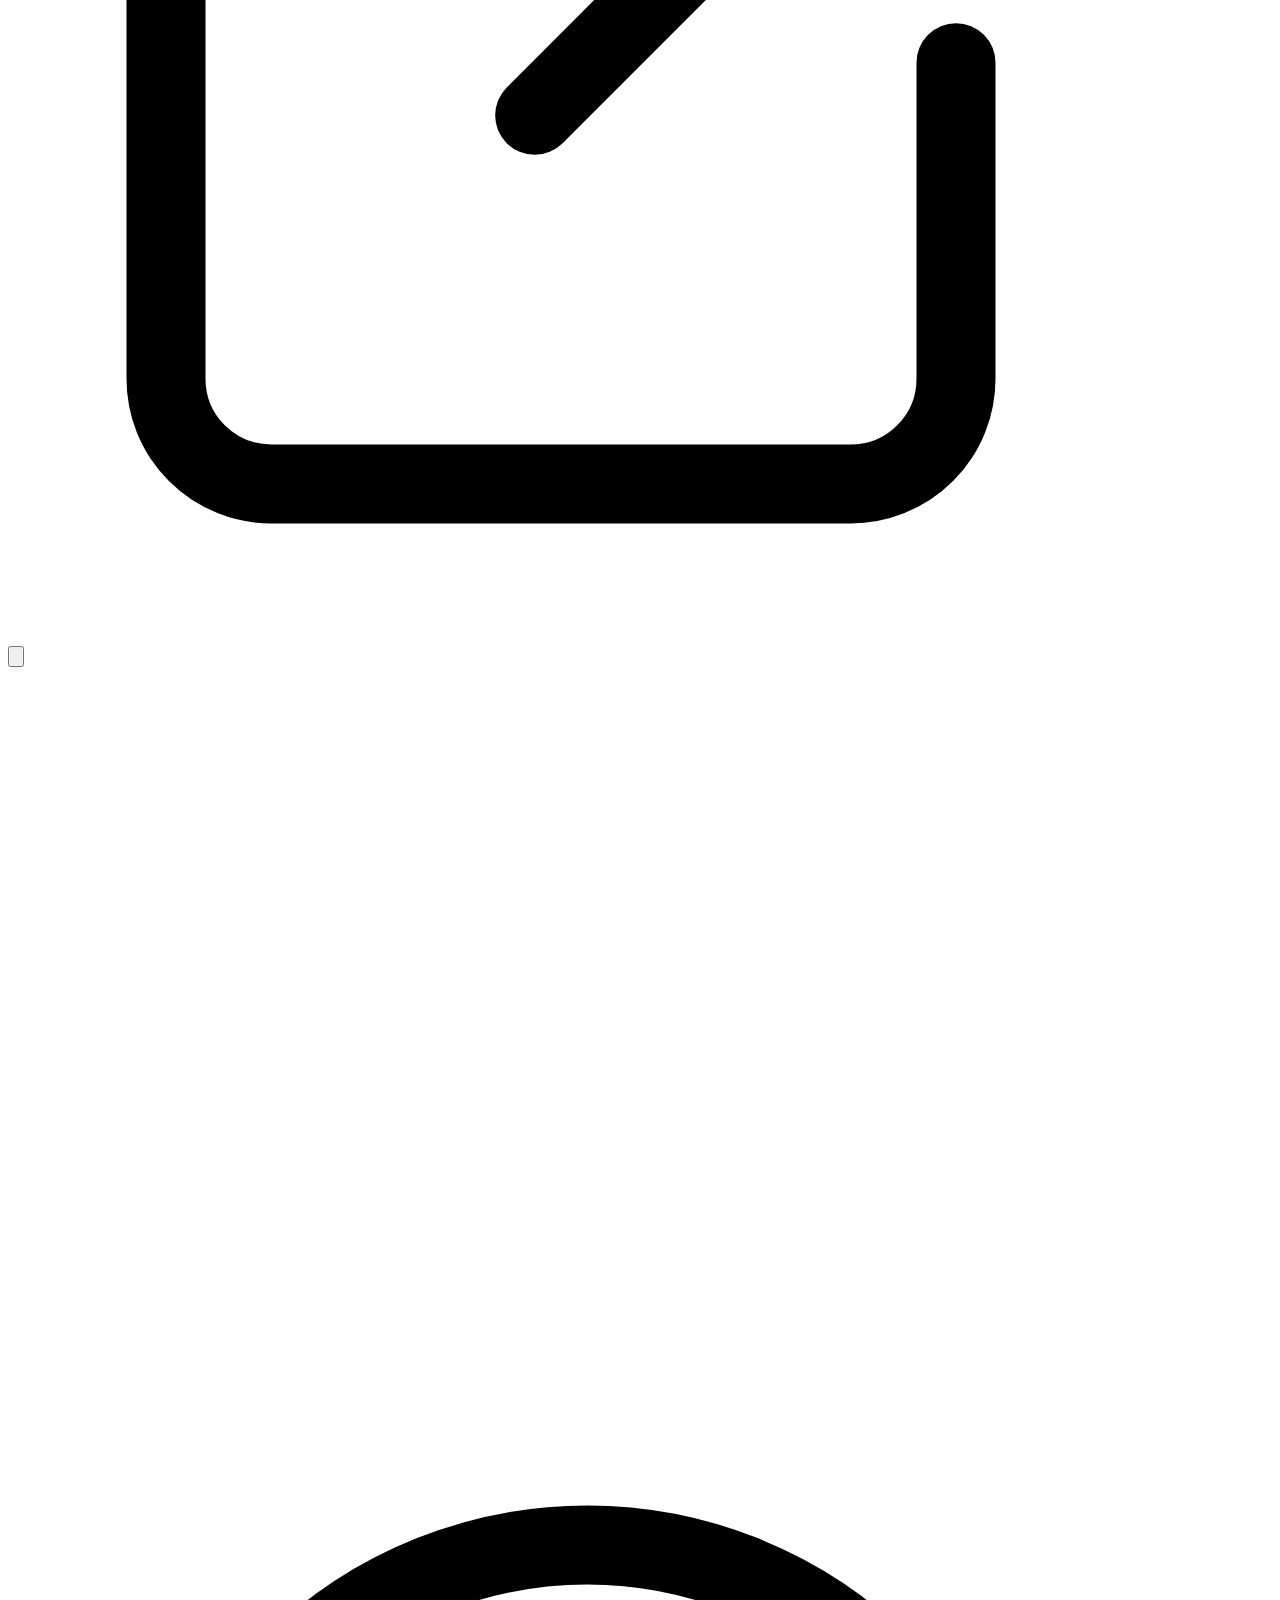
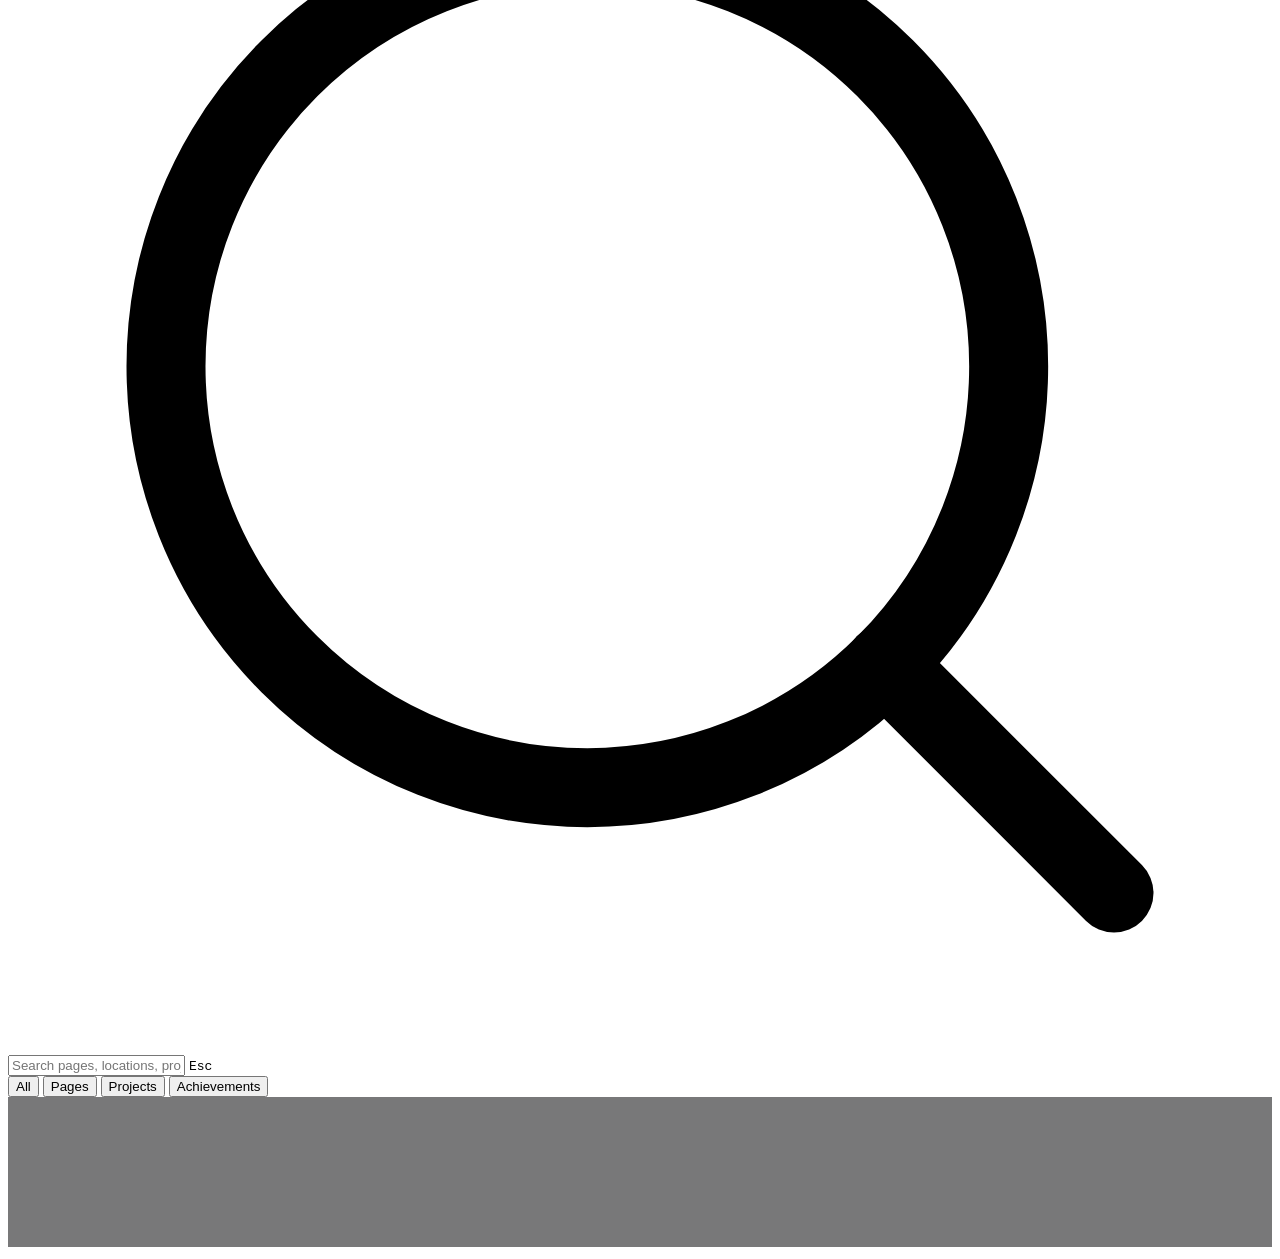
==== commit dd6bfa81: "feat(cv): enforce master_cv.json SSOT across resume-data.js, build_cv.py, and verify.py (#63)" ====
--- a/index.html
+++ b/index.html
@@ -3735,7 +3735,7 @@
 
             <span class="term-green">Welcome to Aaradhya Dev Tamrakar's Interactive Developer Terminal
 
-              (v58.14).</span><br />
+              (v58.15).</span><br />
 
             Type <span class="term-gold">'help'</span> or click the preset buttons above to explore.
 
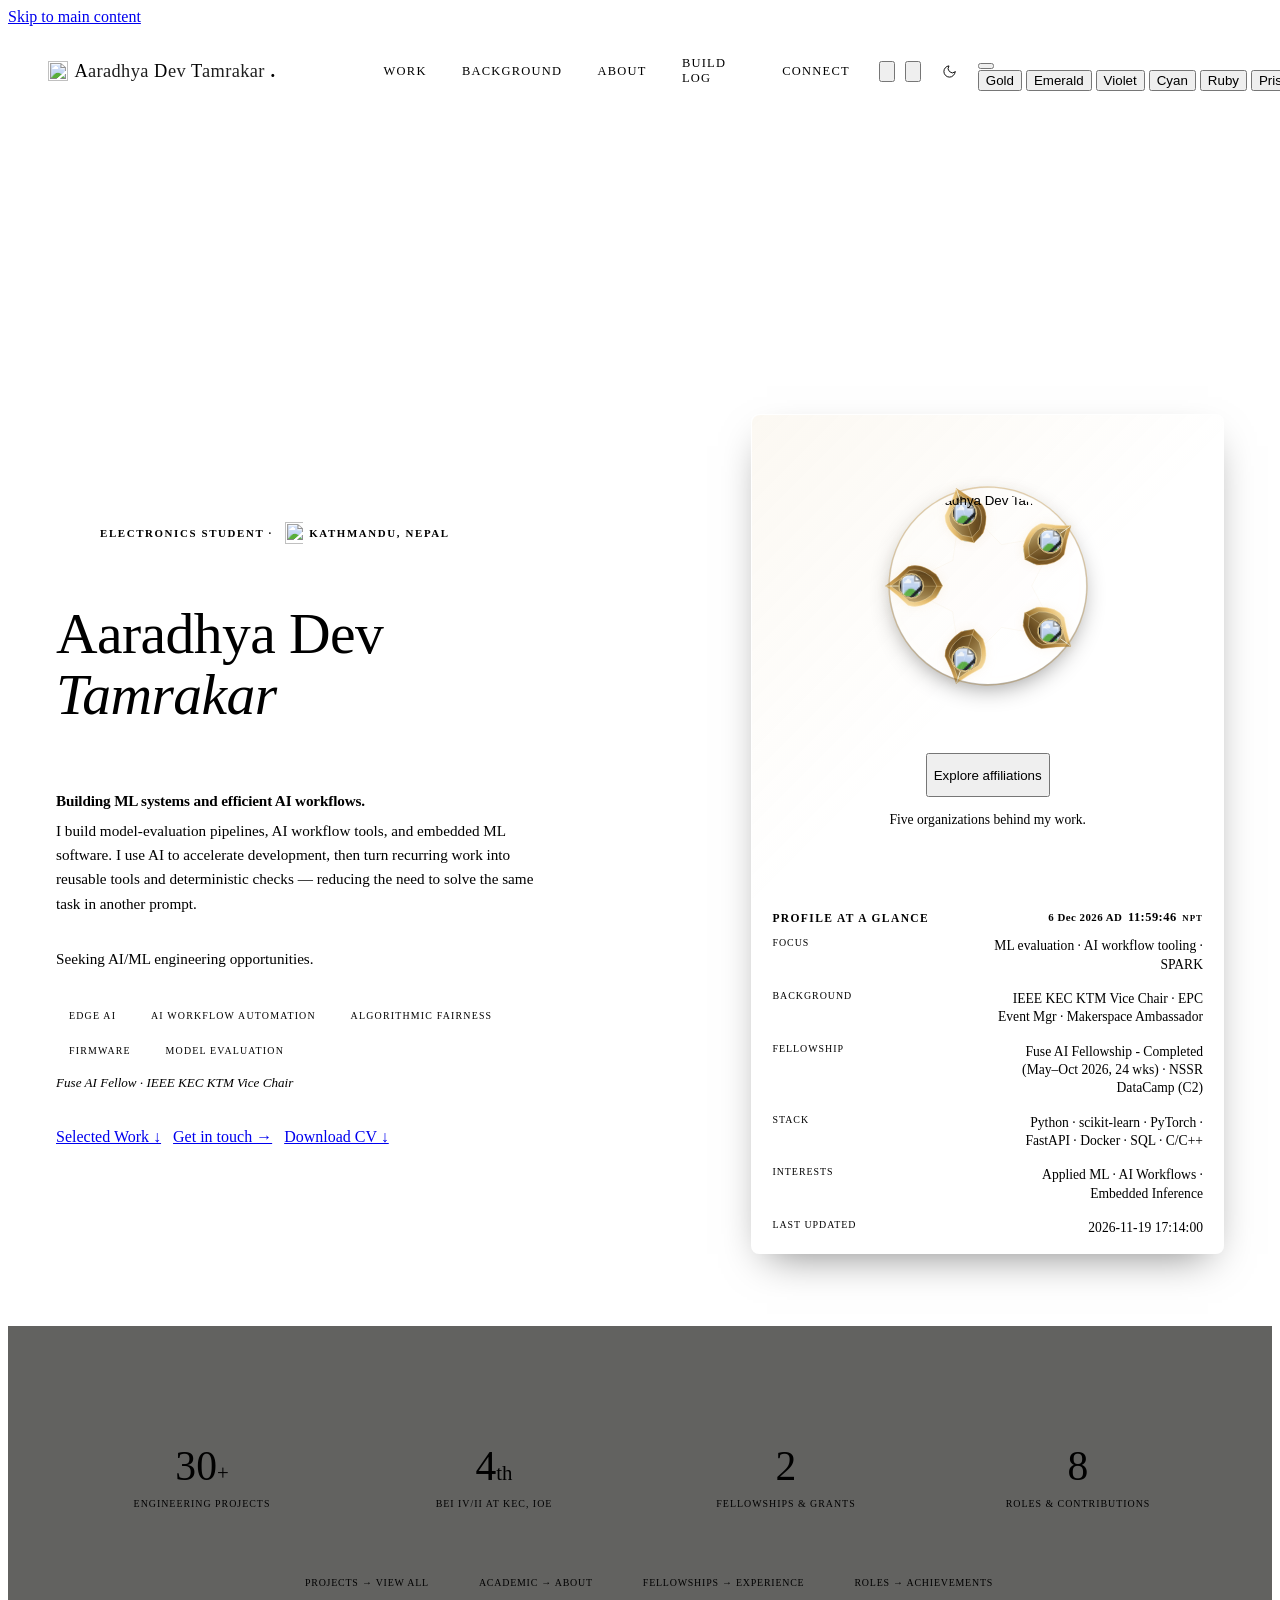
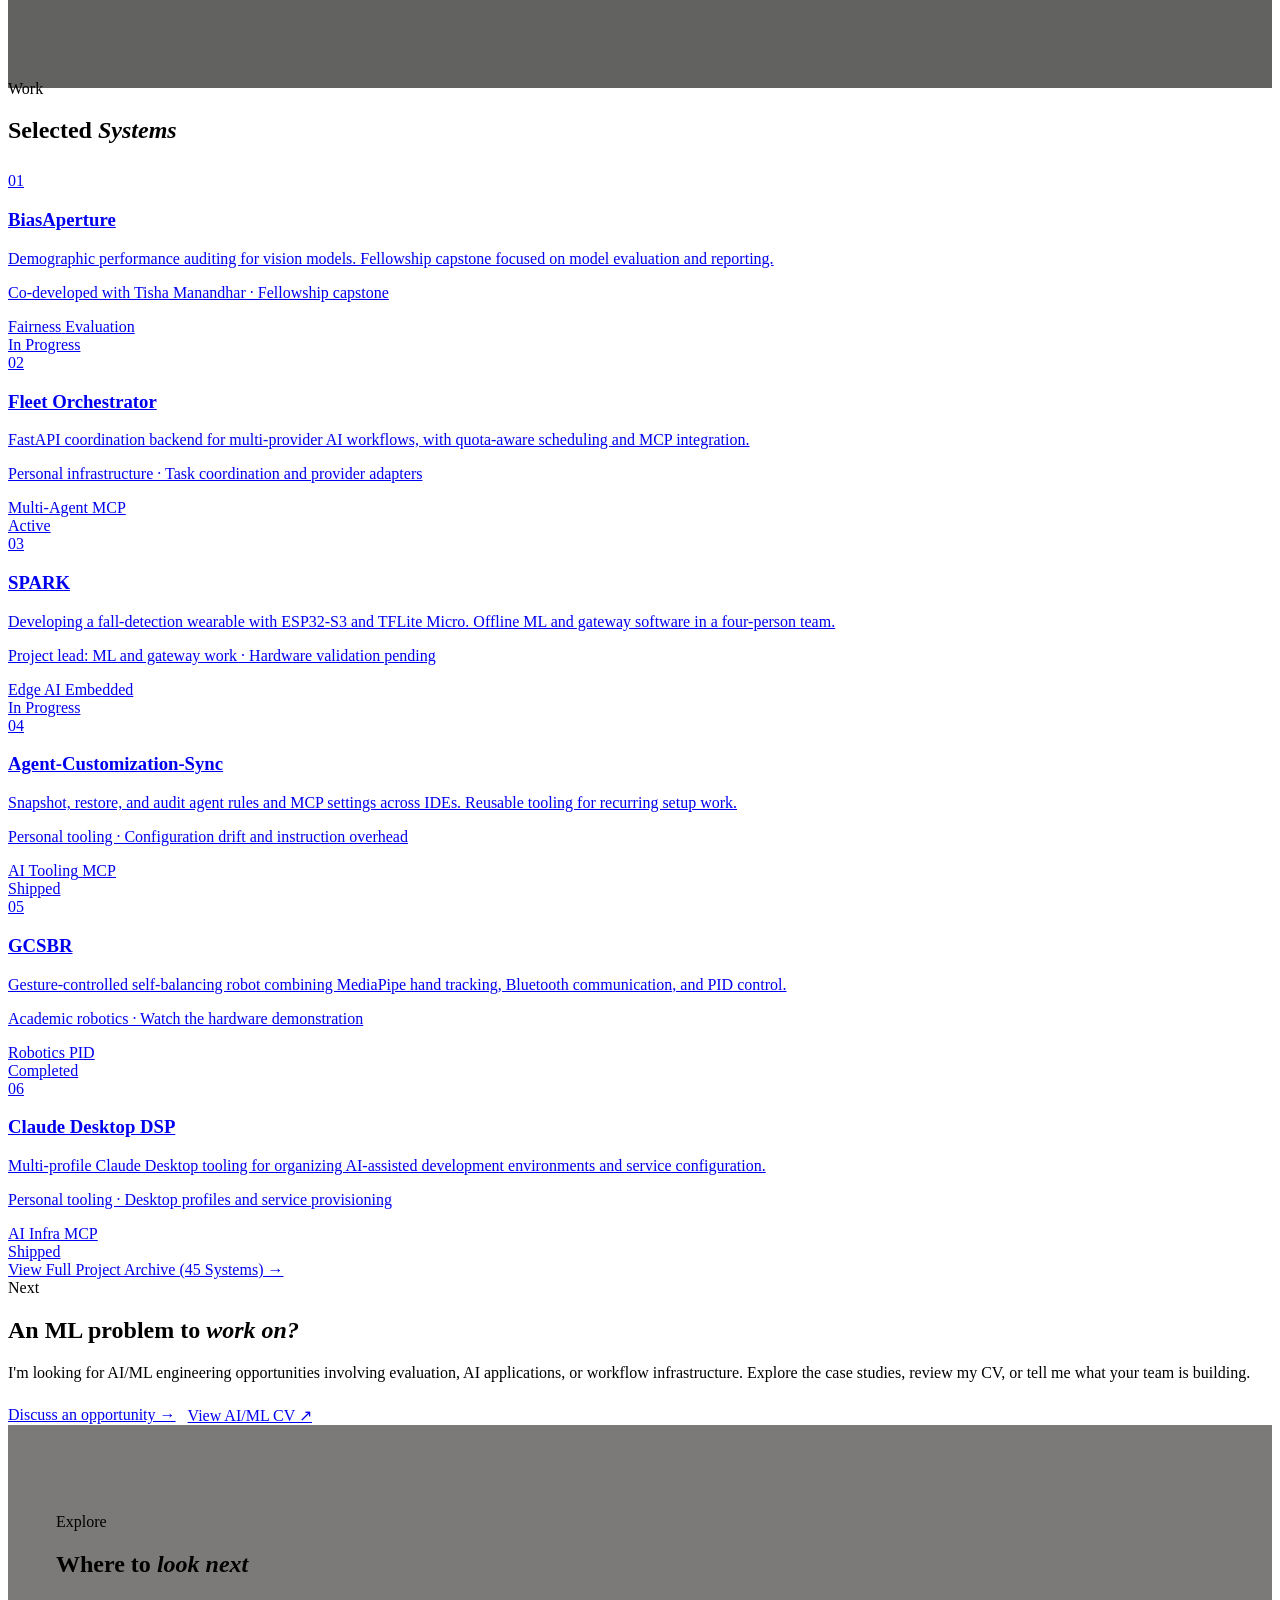
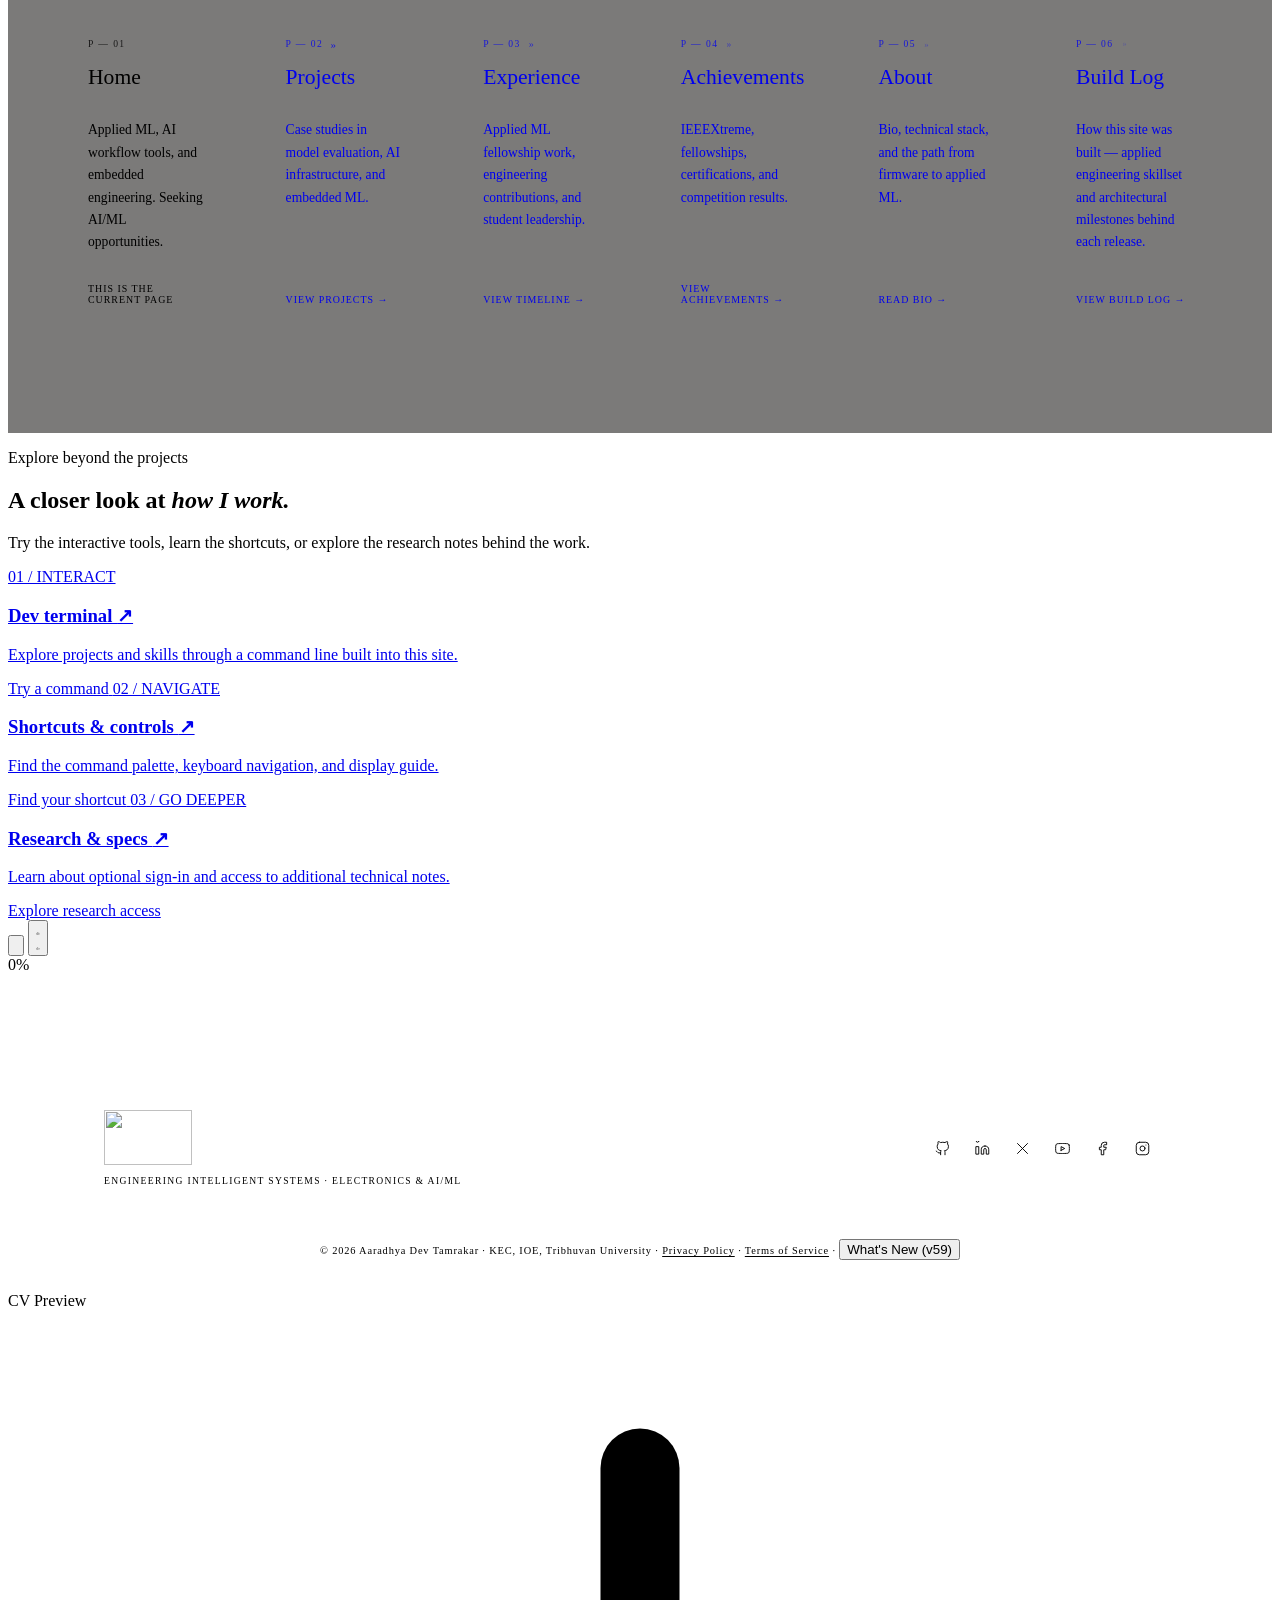
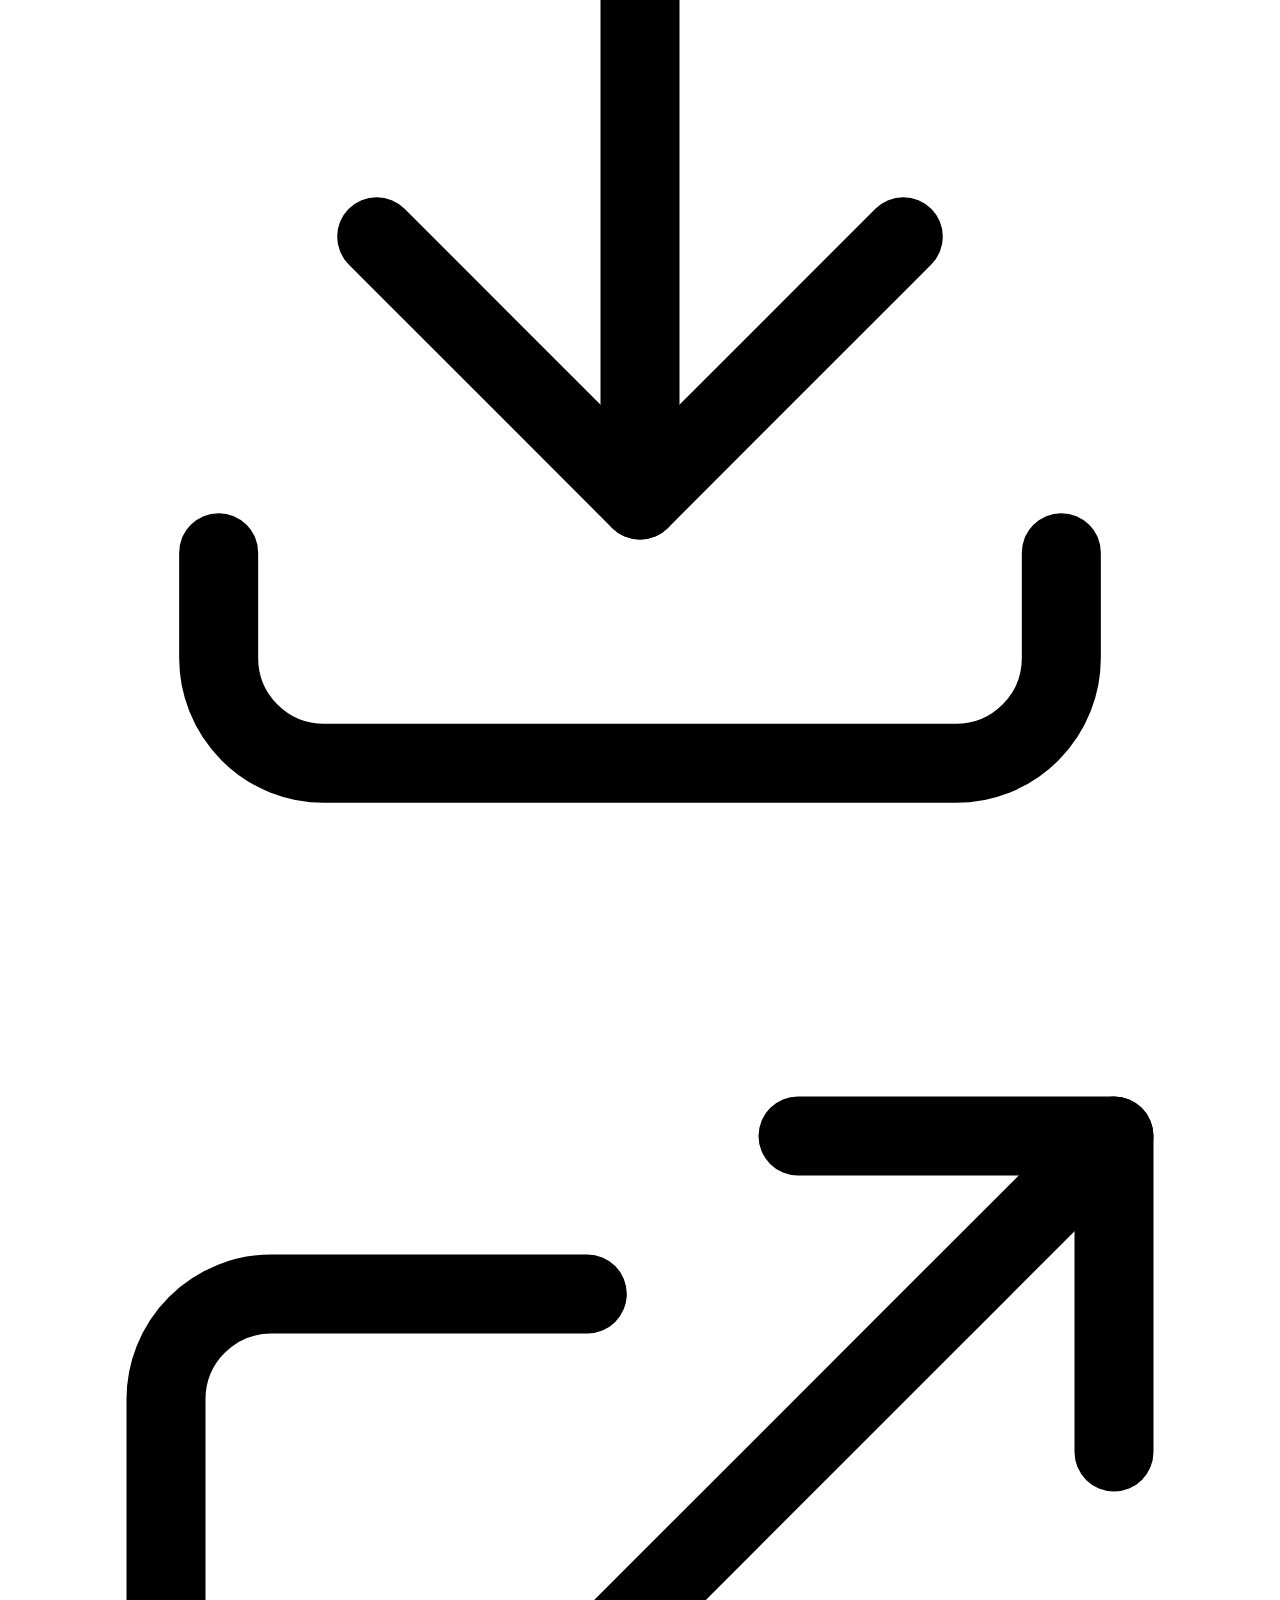
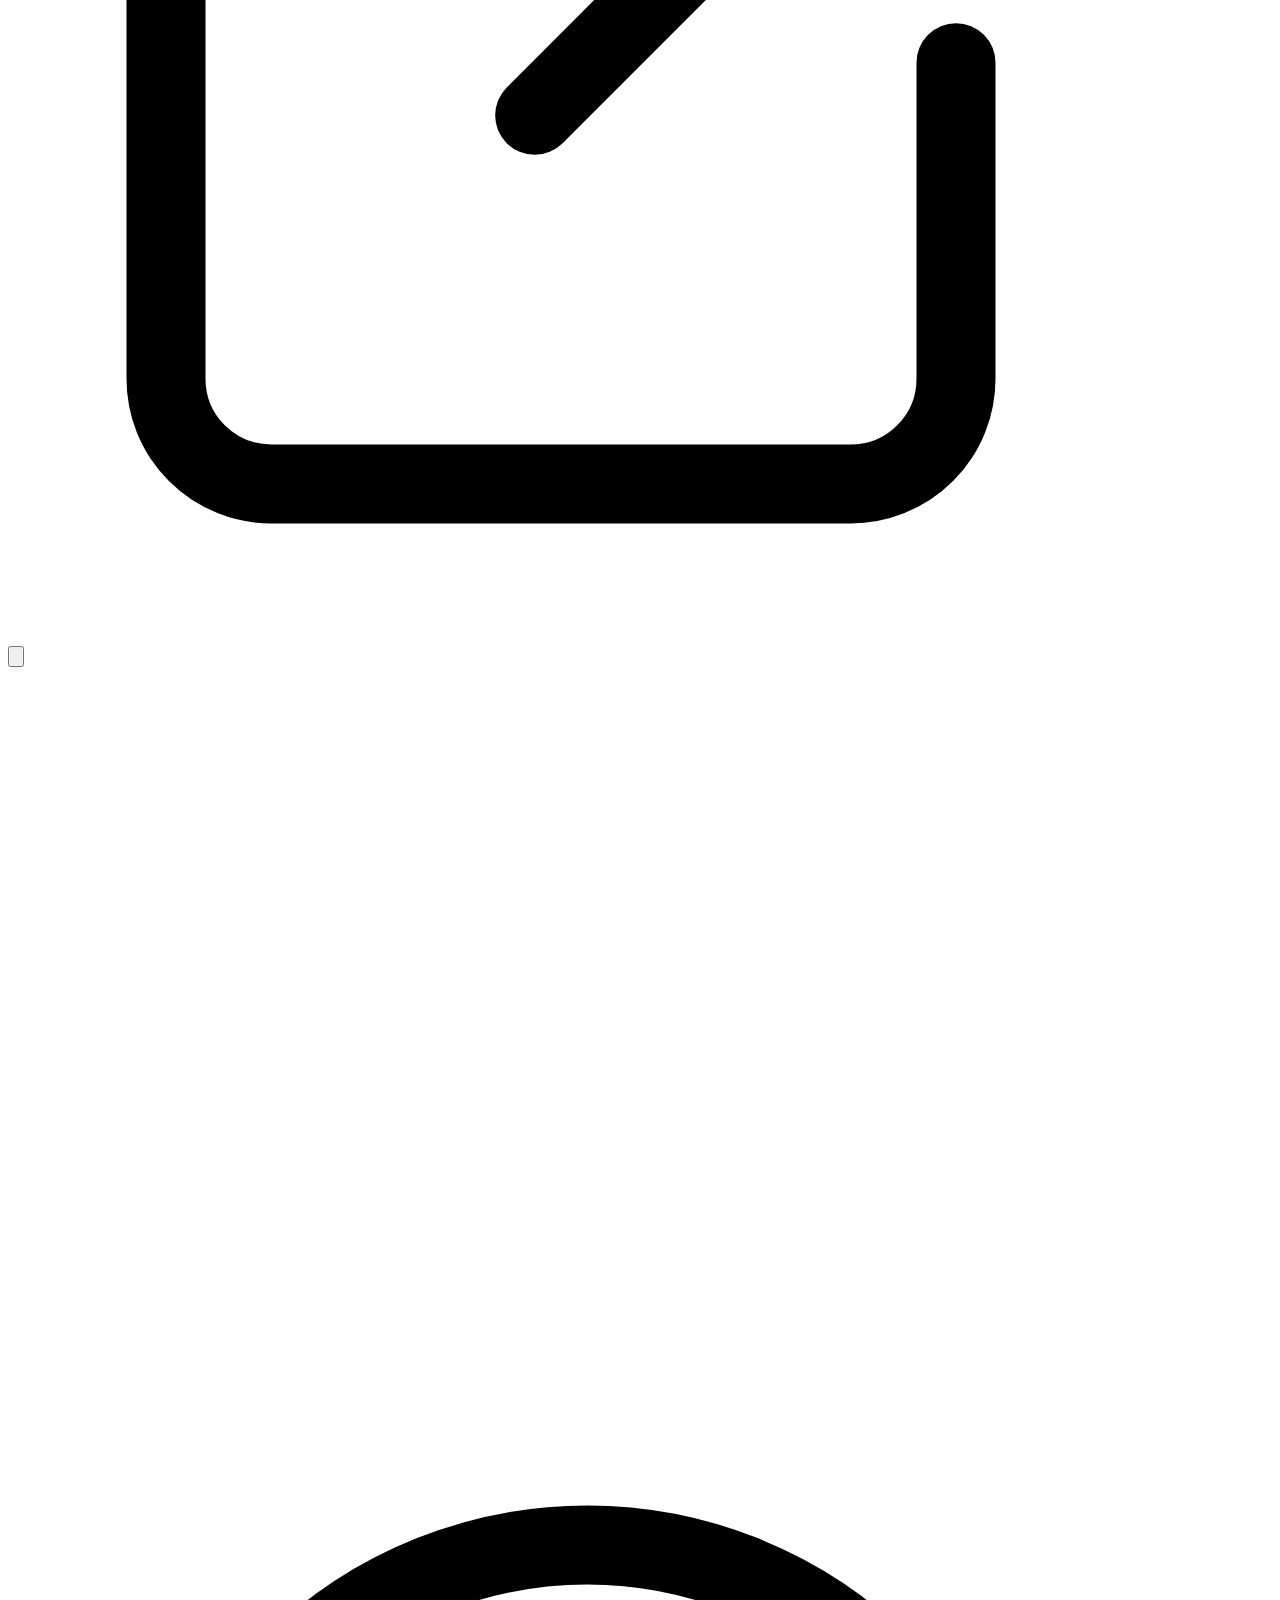
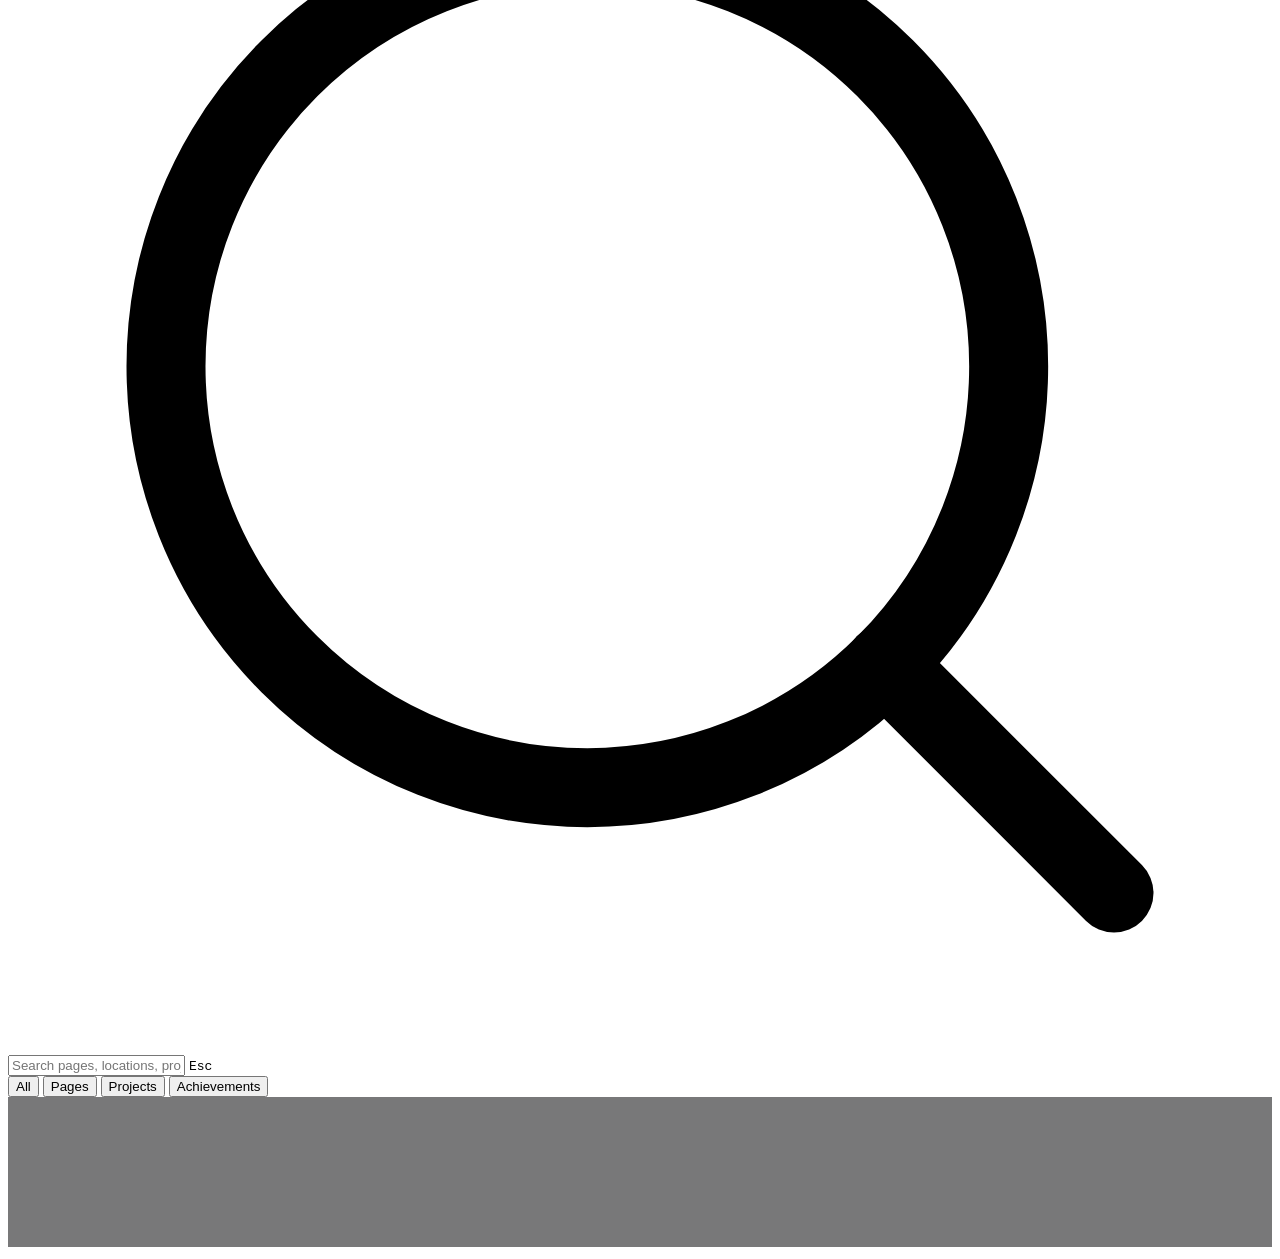
==== commit b0fd80d8: "feat(constellation): 4-layer monotonic DAG, modular runtime, and graphify hygiene (#54)" ====
--- a/index.html
+++ b/index.html
@@ -3735,7 +3735,7 @@
 
             <span class="term-green">Welcome to Aaradhya Dev Tamrakar's Interactive Developer Terminal
 
-              (v58.15).</span><br />
+              (v59).</span><br />
 
             Type <span class="term-gold">'help'</span> or click the preset buttons above to explore.
 
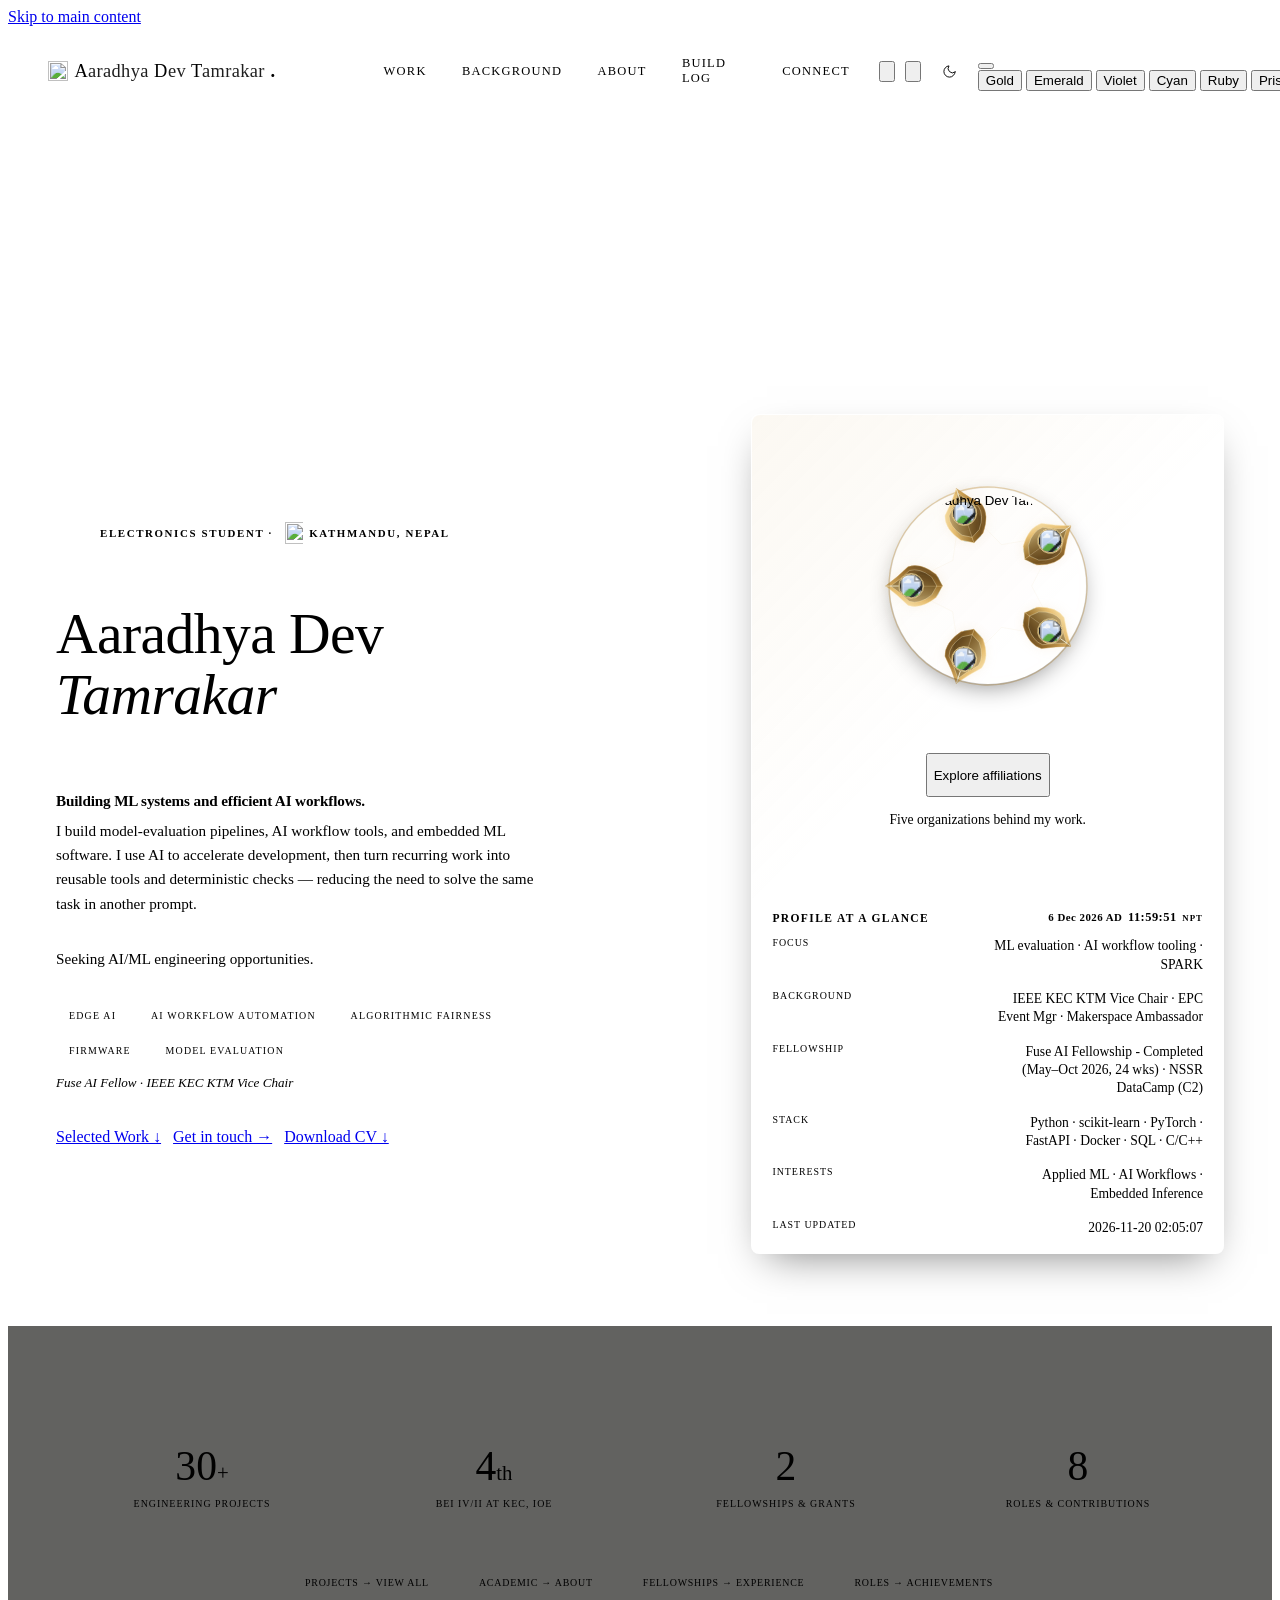
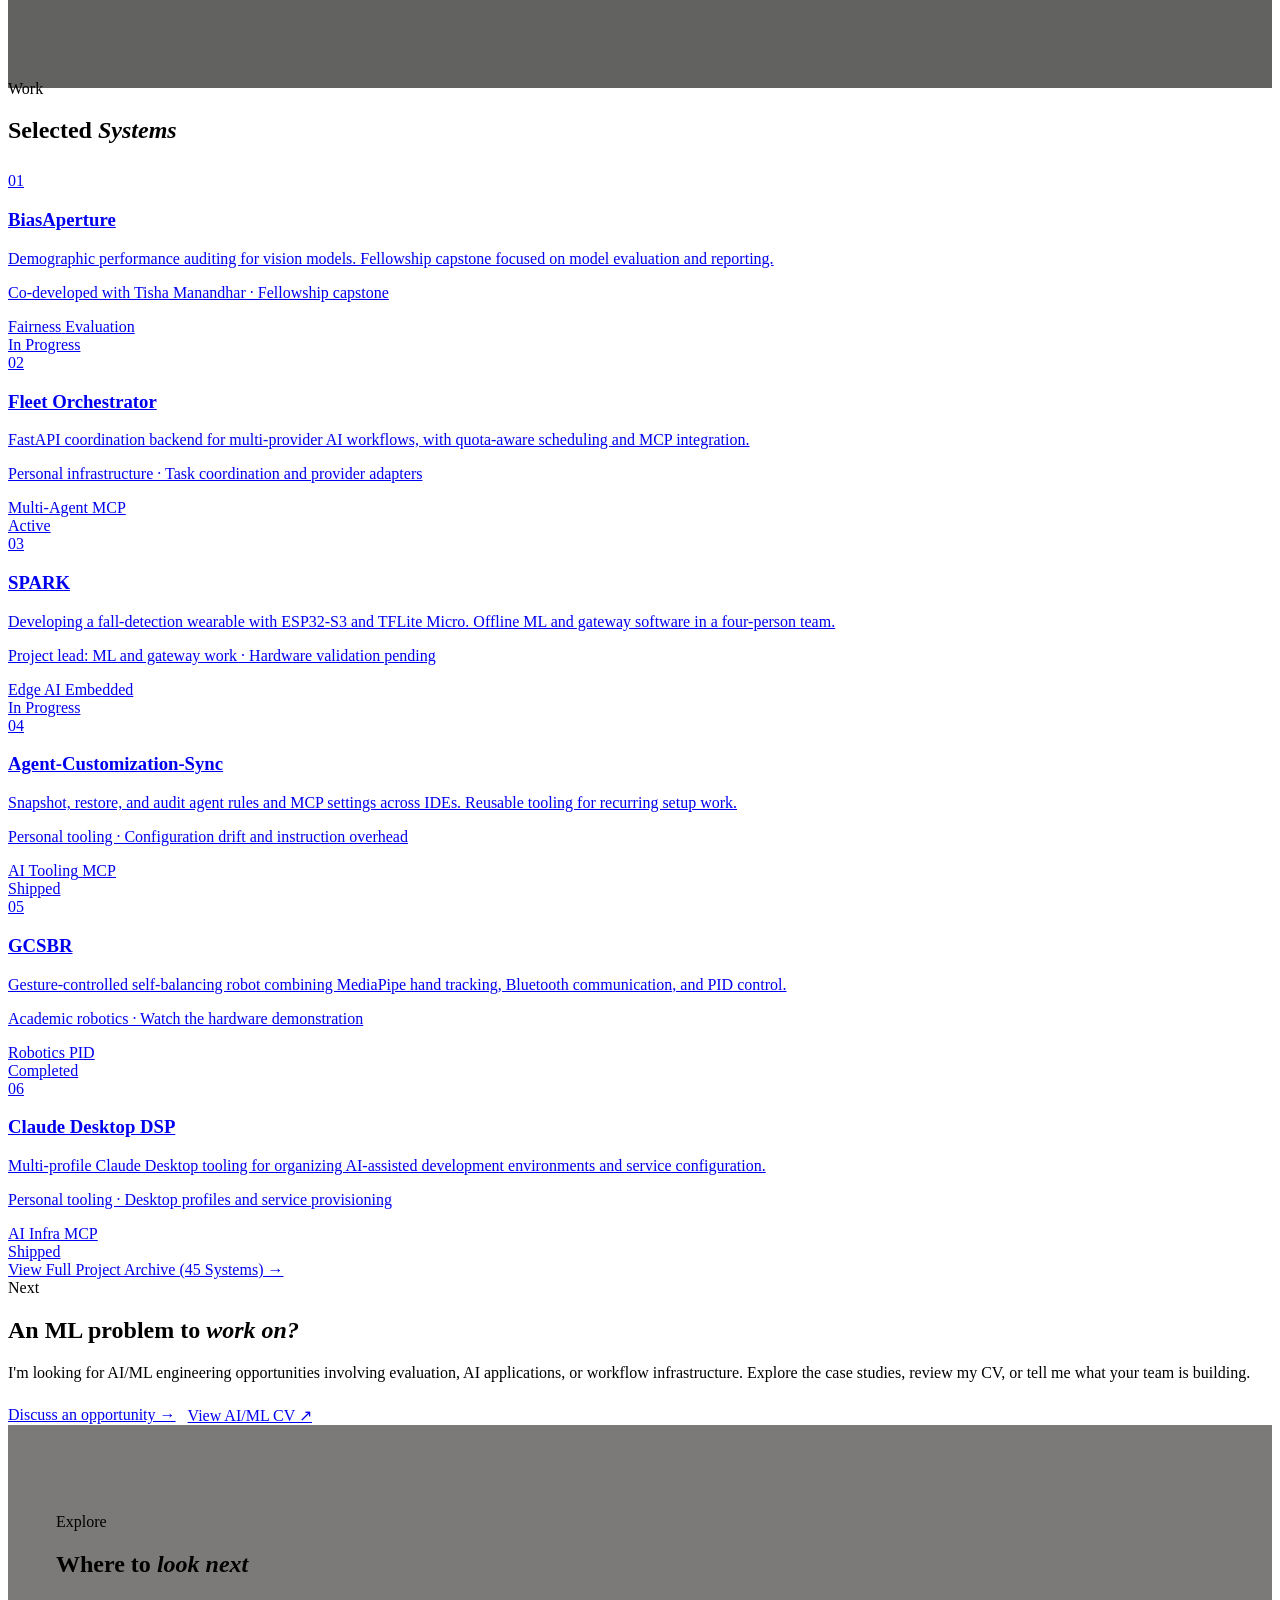
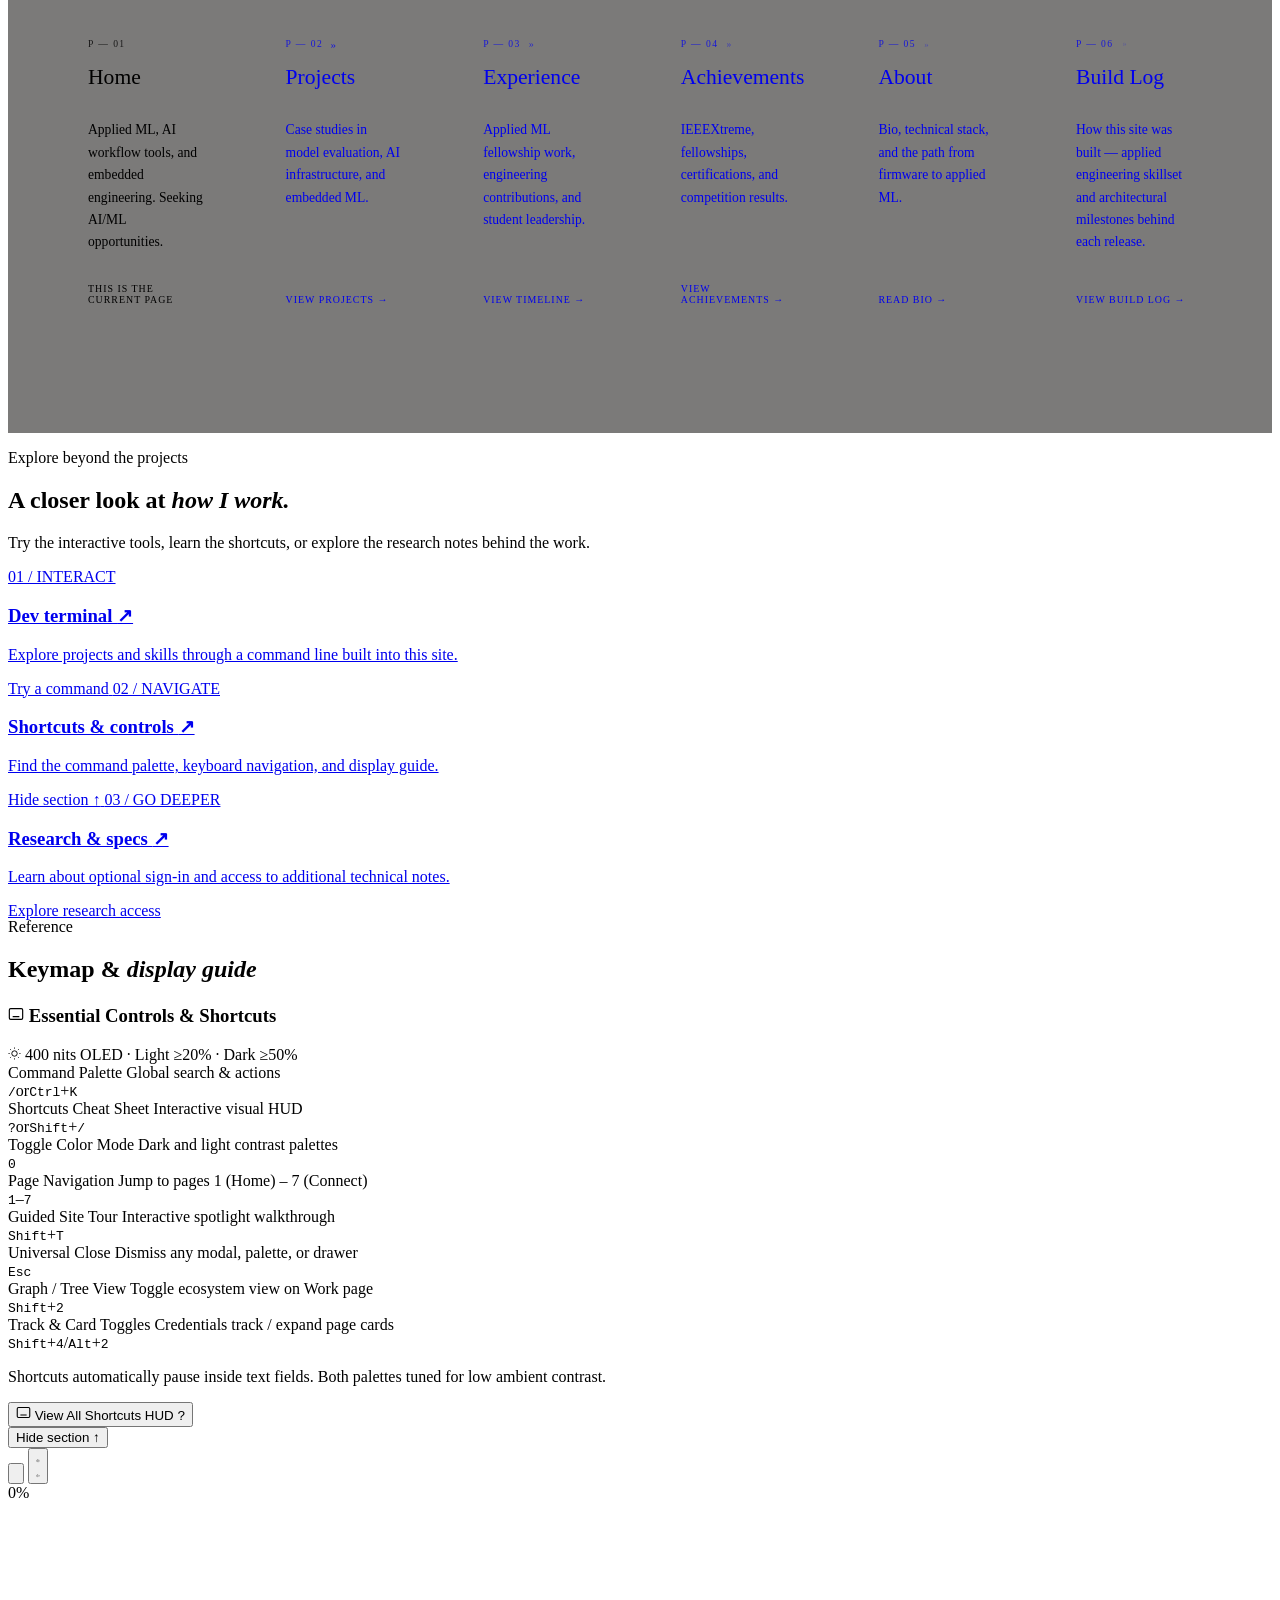
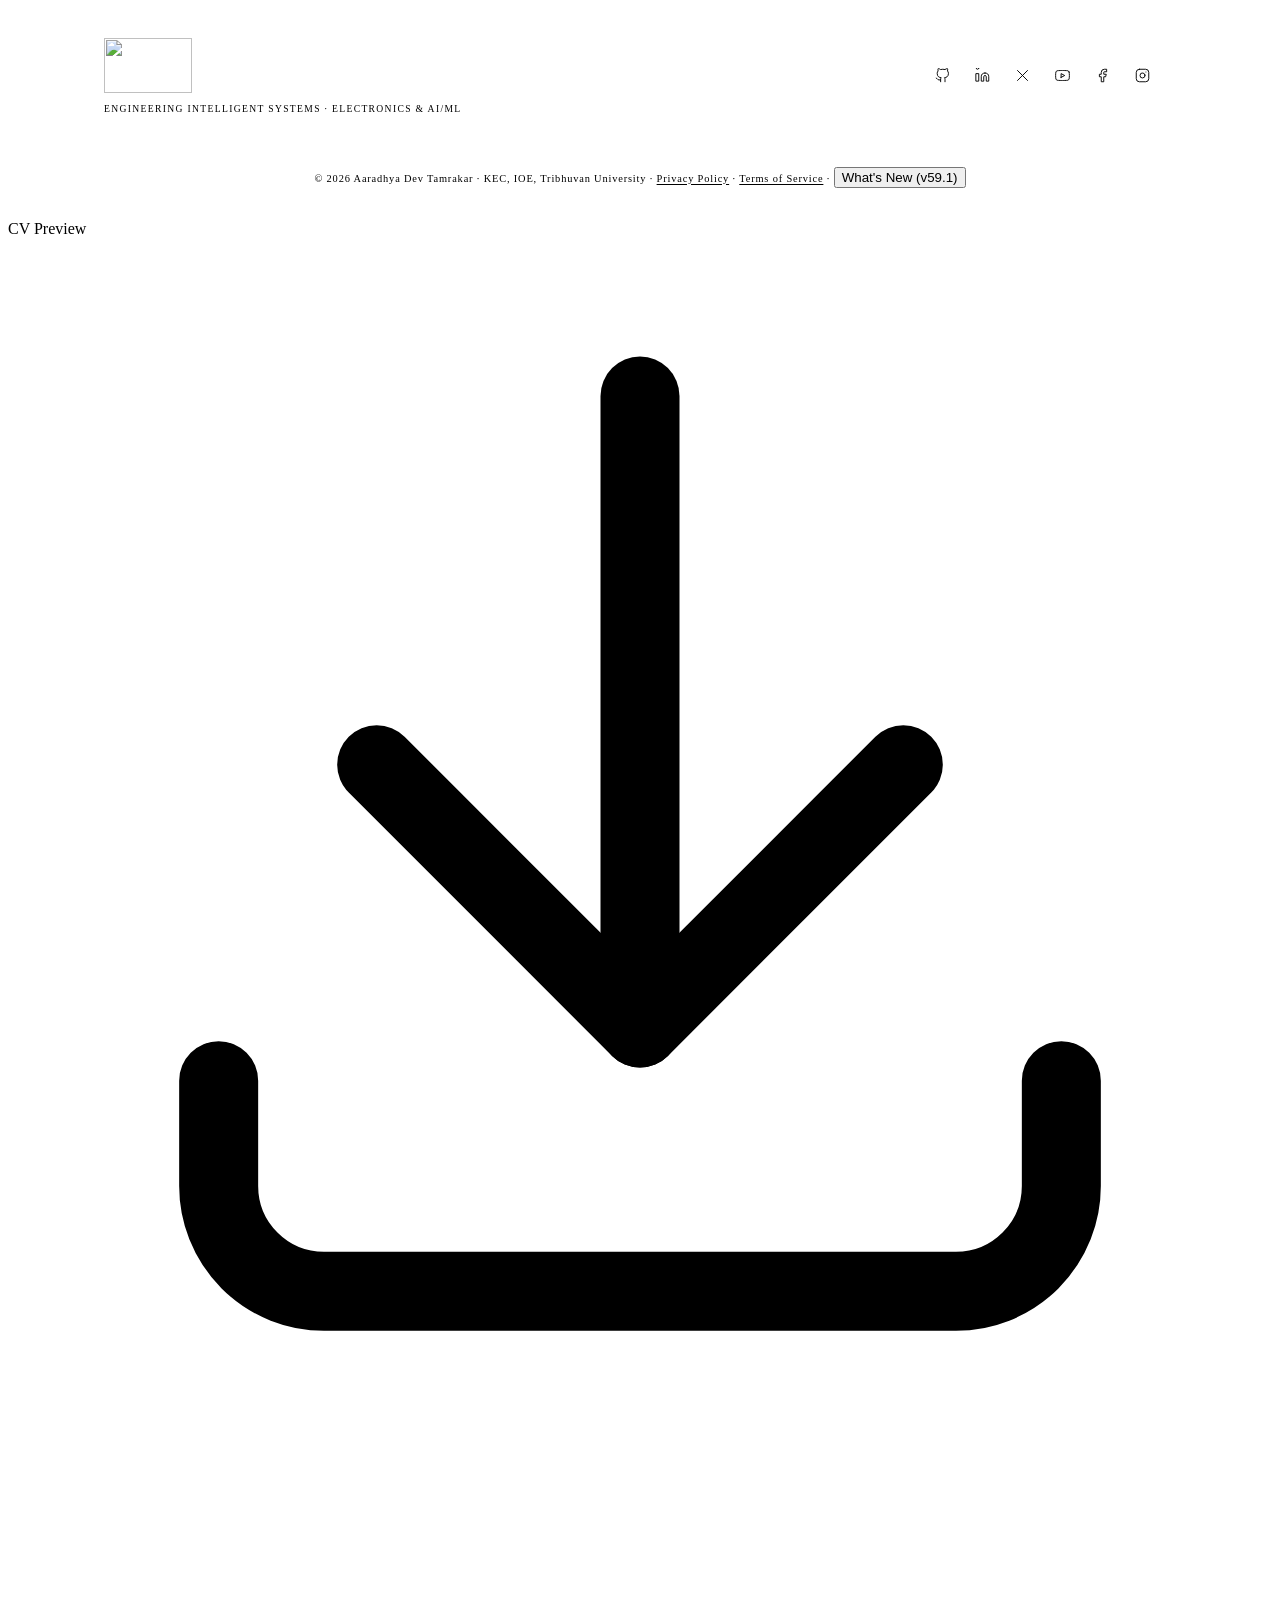
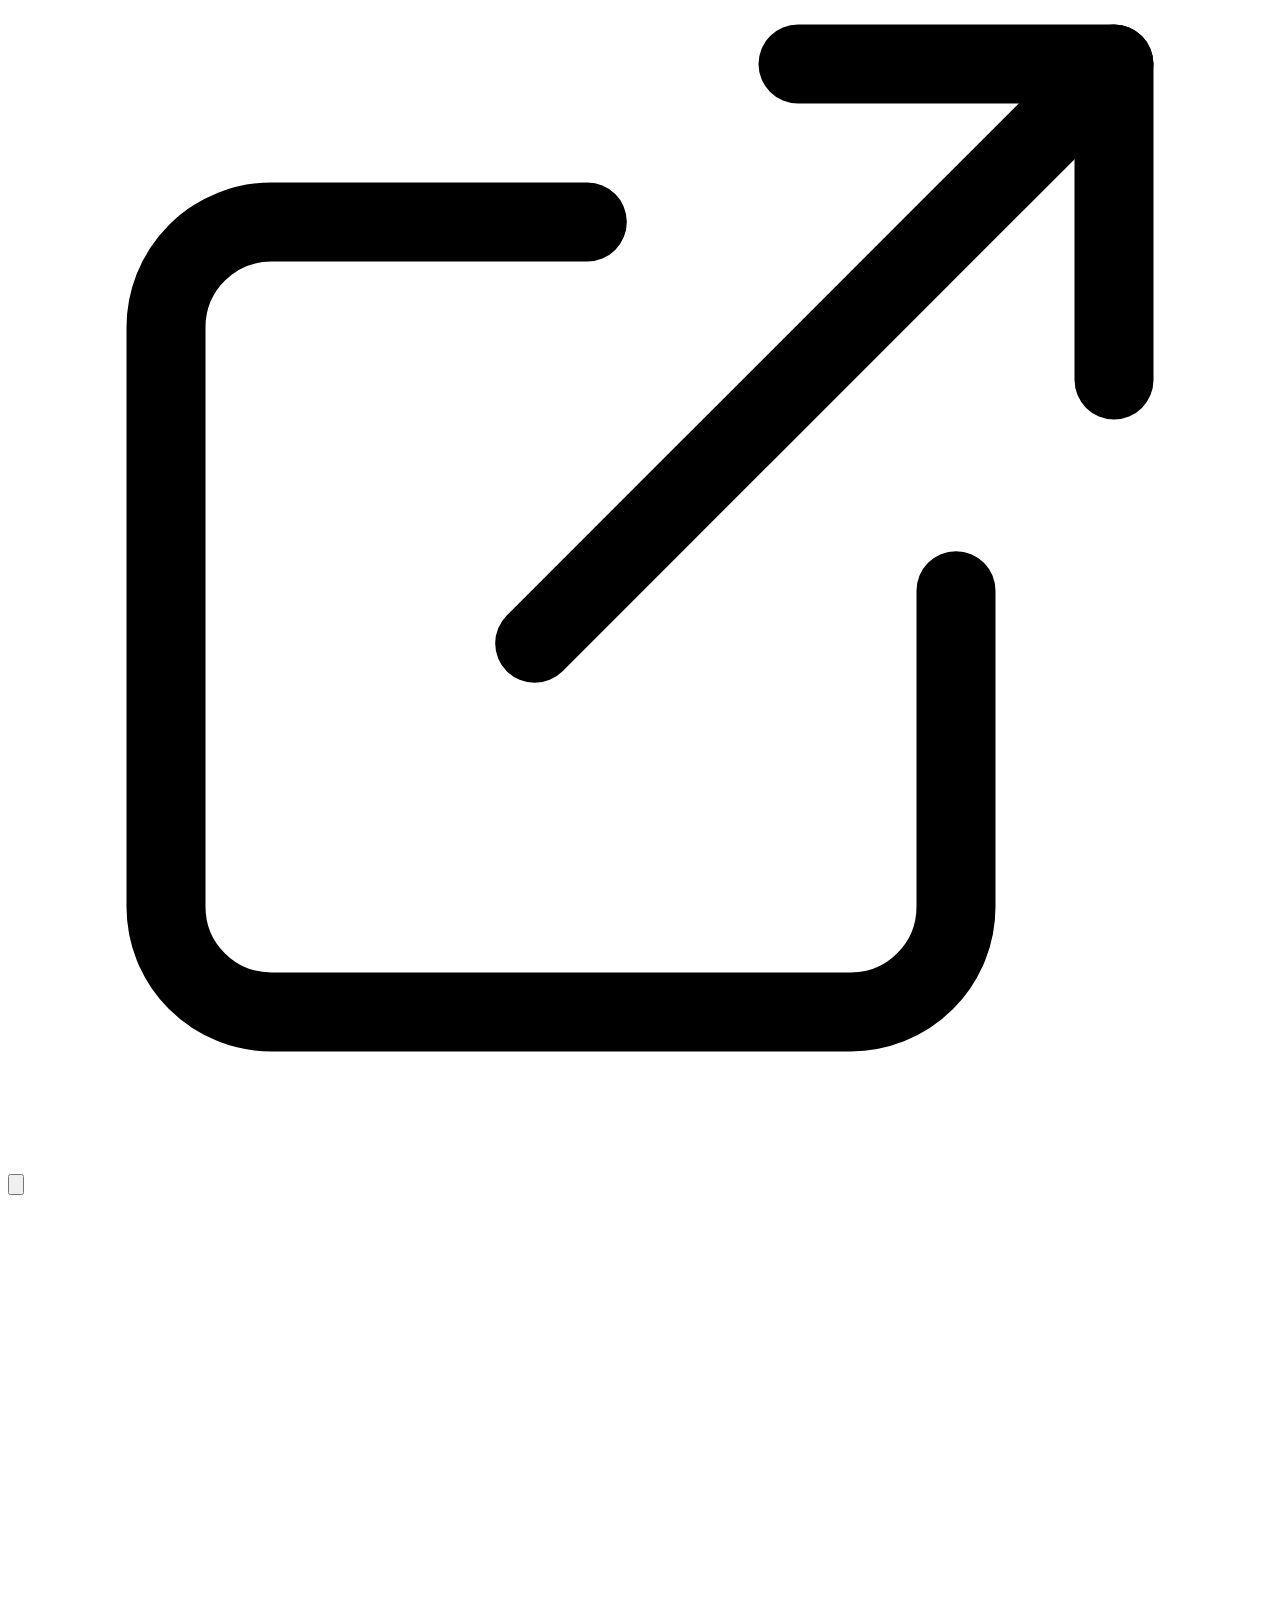
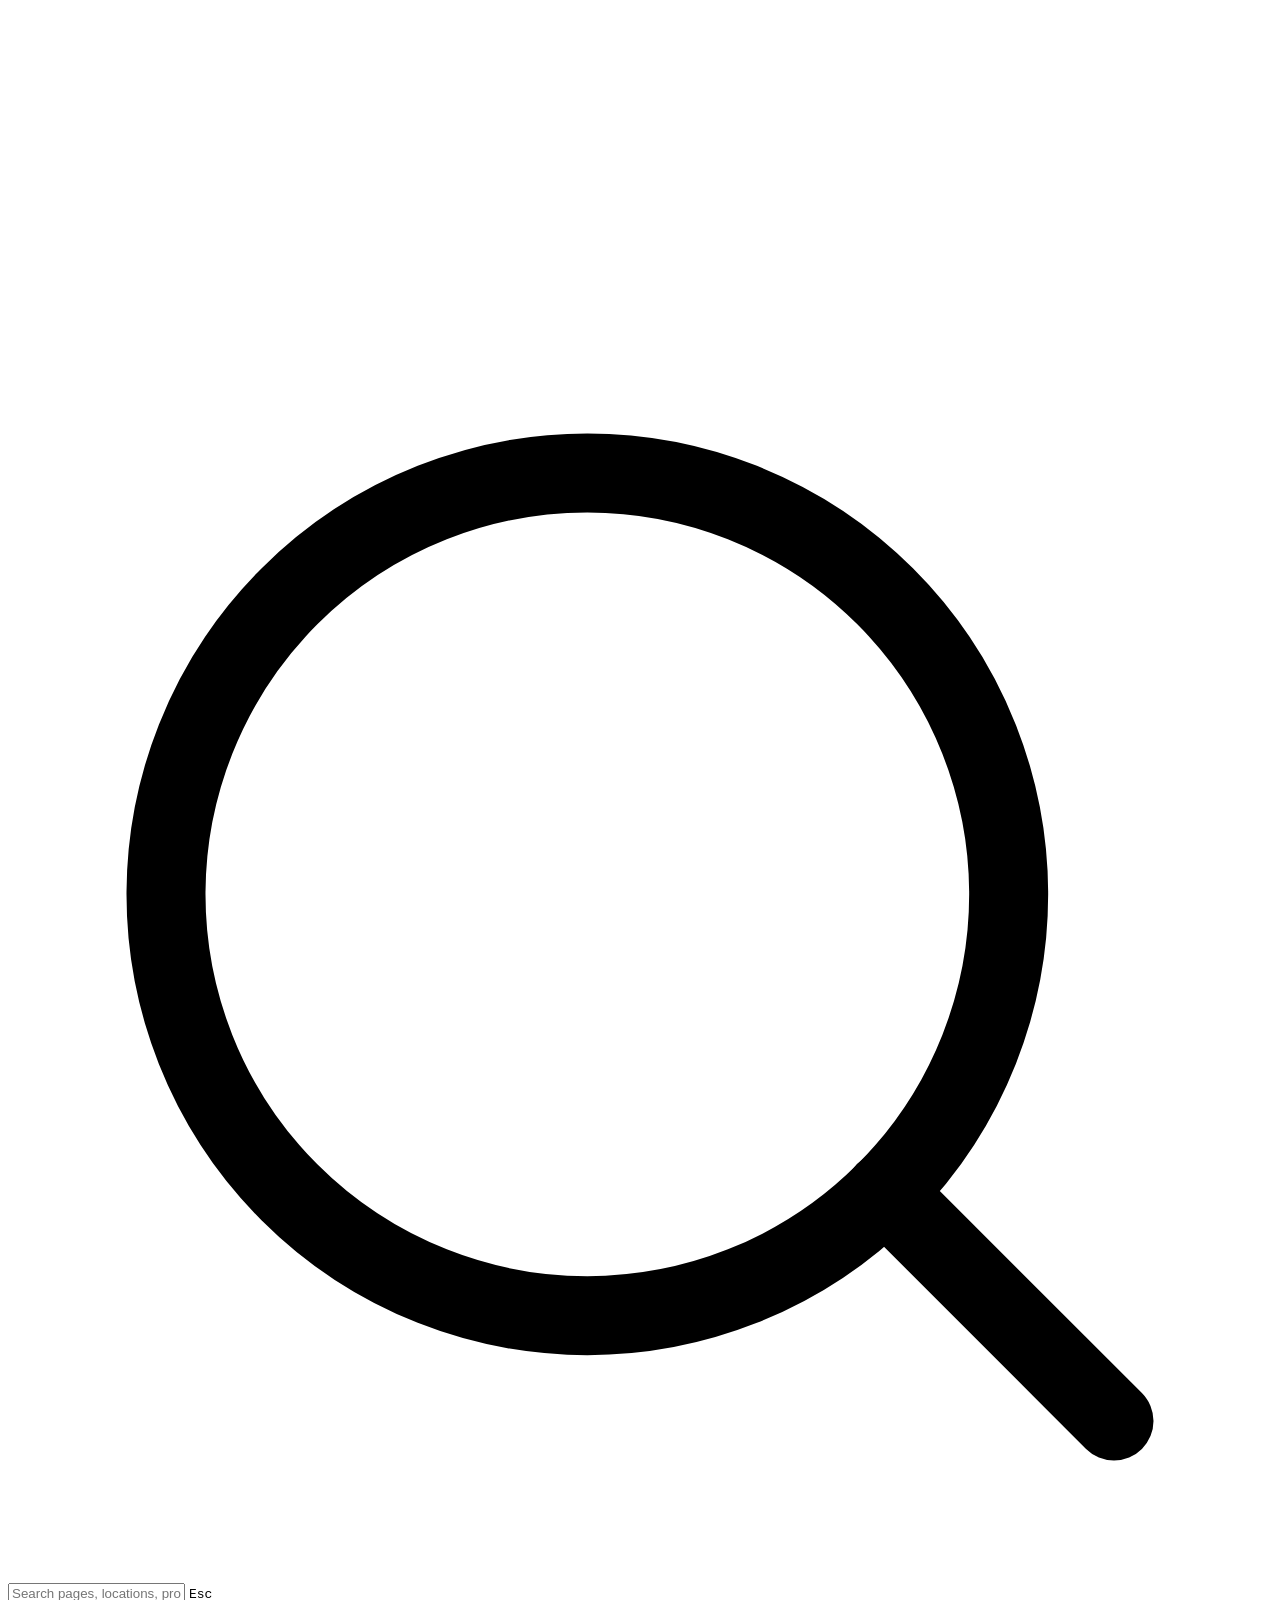
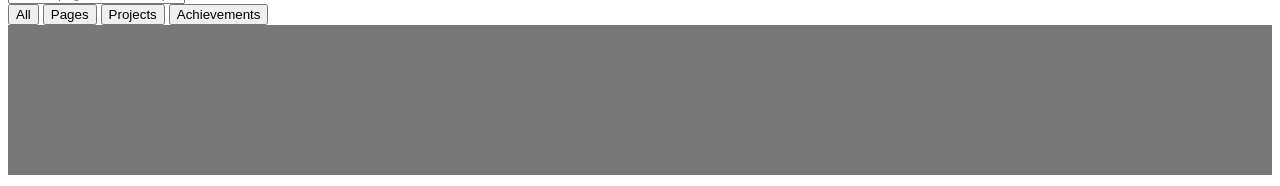
==== commit 42c45352: "feat(ui,docs): bind Shift+2 view toggle, unhide keymap, and add 2-layer docs" ====
--- a/index.html
+++ b/index.html
@@ -3639,7 +3639,7 @@
 
         </a>
 
-        <a href="#keymap" class="exploration-link" role="tab" id="tab-keymap" aria-selected="false" aria-expanded="false" aria-controls="panel-keymap" data-target="panel-keymap">
+        <a href="#keymap" class="exploration-link is-active" role="tab" id="tab-keymap" aria-selected="true" aria-expanded="true" aria-controls="panel-keymap" data-target="panel-keymap">
 
           <span class="exploration-index">02 / NAVIGATE</span>
 
@@ -3647,7 +3647,7 @@
 
           <p>Find the command palette, keyboard navigation, and display guide.</p>
 
-          <span class="exploration-action" data-default="Find your shortcut" data-active="Hide section ↑">Find your shortcut</span>
+          <span class="exploration-action" data-default="Find your shortcut" data-active="Hide section ↑">Hide section ↑</span>
 
         </a>
 
@@ -3735,7 +3735,7 @@
 
             <span class="term-green">Welcome to Aaradhya Dev Tamrakar's Interactive Developer Terminal
 
-              (v59).</span><br />
+              (v59.1).</span><br />
 
             Type <span class="term-gold">'help'</span> or click the preset buttons above to explore.
 
@@ -3771,7 +3771,7 @@
 
       <!-- 02 Shortcuts & Controls Panel -->
 
-      <div class="exploration-panel" id="panel-keymap" role="tabpanel" aria-labelledby="tab-keymap" hidden>
+      <div class="exploration-panel is-open" id="panel-keymap" role="tabpanel" aria-labelledby="tab-keymap">
 
         <section id="keymap" class="cv-auto" aria-label="Keyboard shortcuts and display guidance">
 
@@ -3955,6 +3955,46 @@
 
             </div>
 
+
+
+            <div class="keymap-item">
+
+              <div class="keymap-item-info">
+
+                <span class="keymap-item-title">Graph / Tree View</span>
+
+                <span class="keymap-item-desc">Toggle ecosystem view on Work page</span>
+
+              </div>
+
+              <div class="keymap-keys">
+
+                <kbd>Shift</kbd><span class="keymap-plus">+</span><kbd>2</kbd>
+
+              </div>
+
+            </div>
+
+
+
+            <div class="keymap-item">
+
+              <div class="keymap-item-info">
+
+                <span class="keymap-item-title">Track &amp; Card Toggles</span>
+
+                <span class="keymap-item-desc">Credentials track / expand page cards</span>
+
+              </div>
+
+              <div class="keymap-keys">
+
+                <kbd>Shift</kbd><span class="keymap-plus">+</span><kbd>4</kbd><span class="keymap-sep">/</span><kbd>Alt</kbd><span class="keymap-plus">+</span><kbd>2</kbd>
+
+              </div>
+
+            </div>
+
           </div>
 
 
